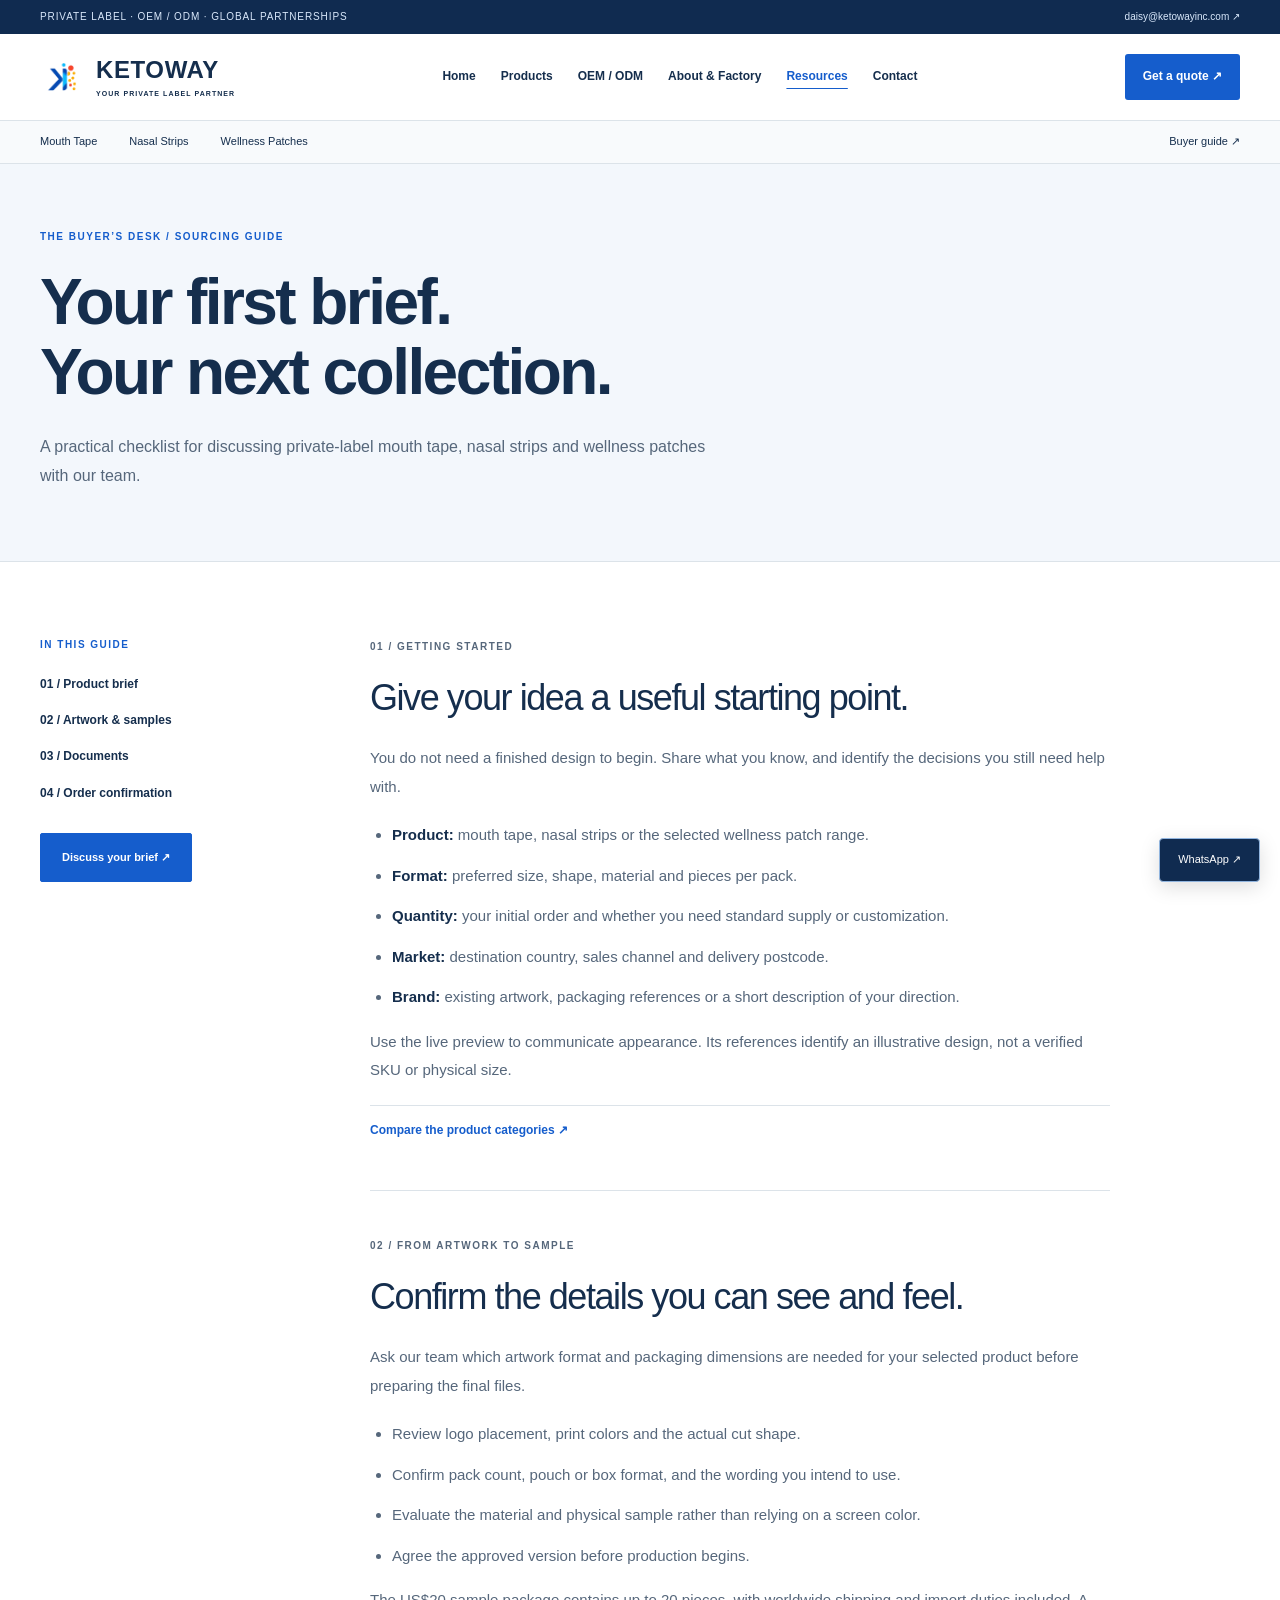
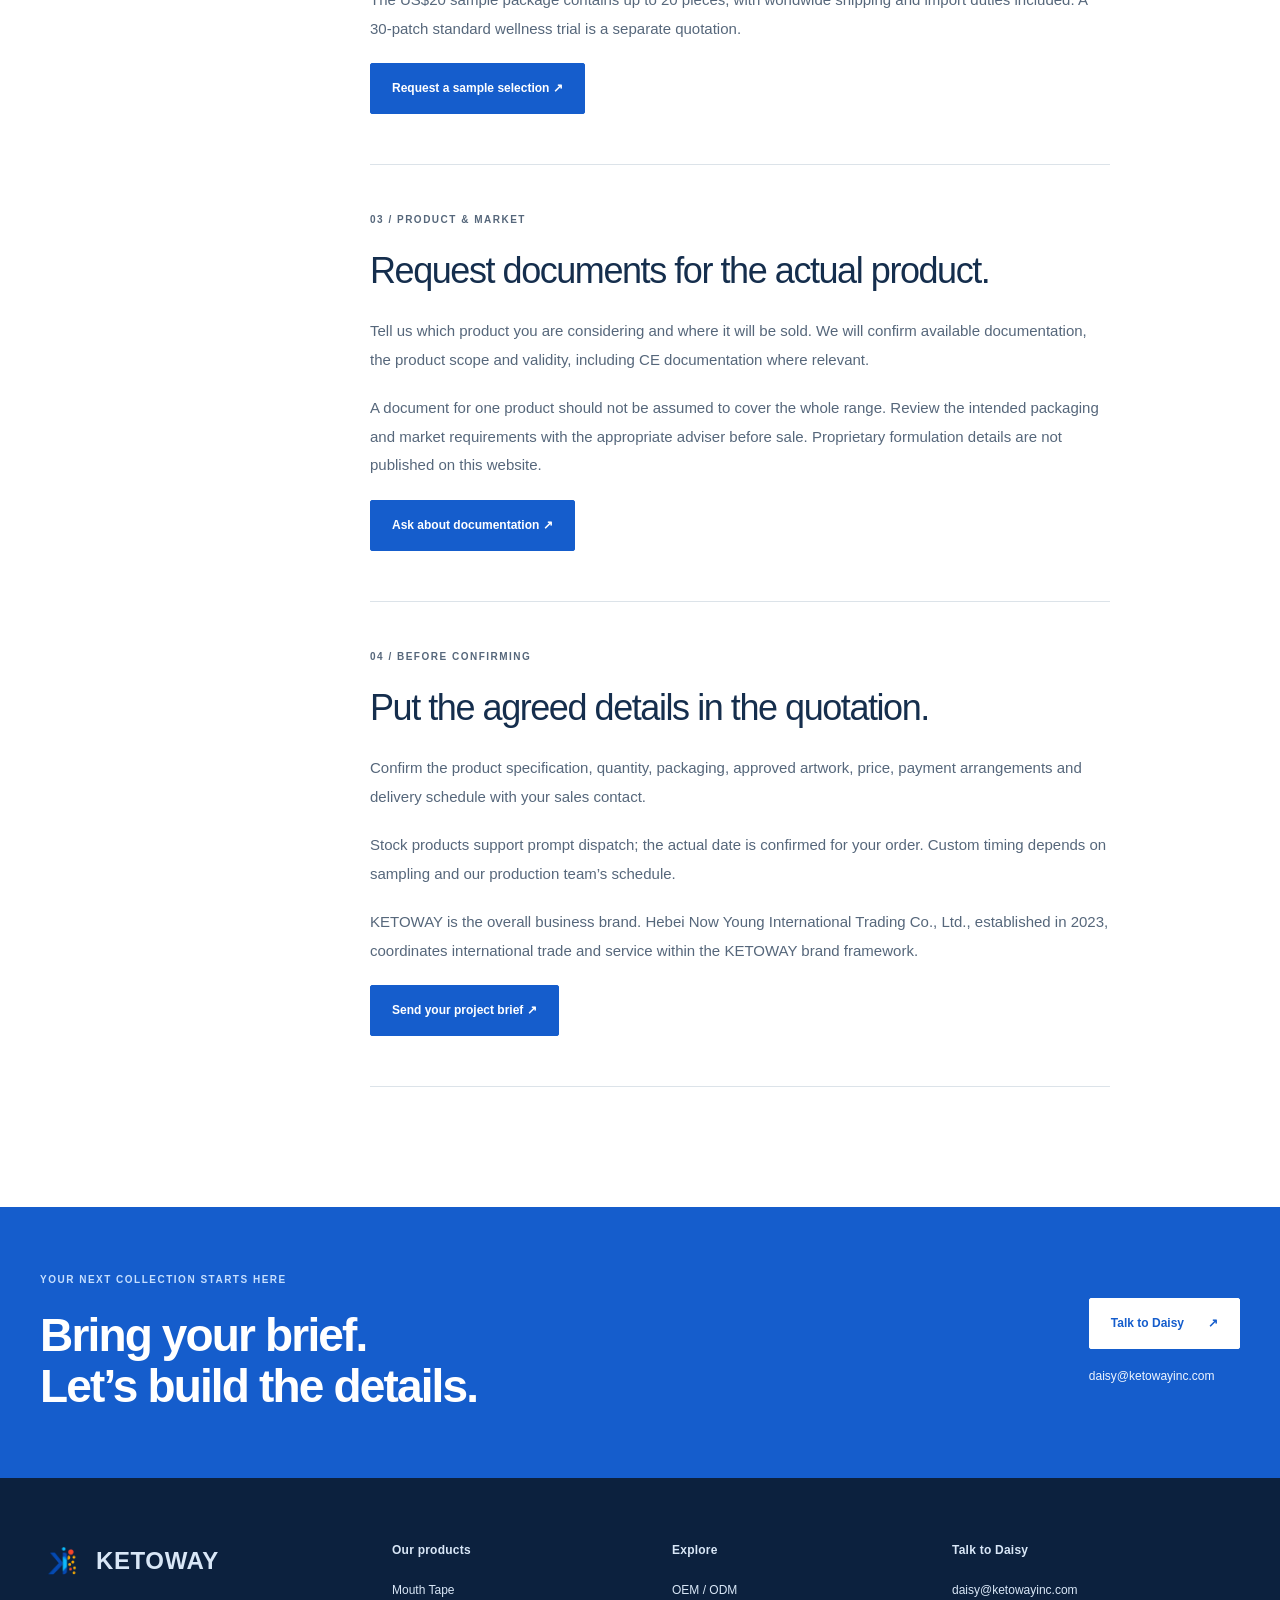
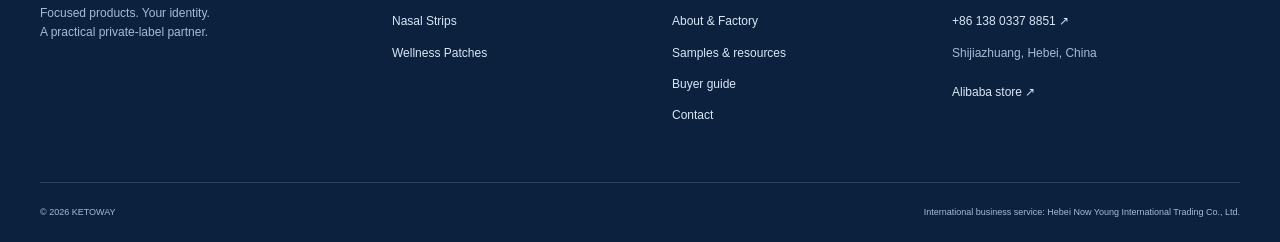
==== buyer-guide.html @ 1aa32ae9 "Refine KETOWAY storytelling, product discovery and buyer resources" ====
<!doctype html><html lang="en"><head><meta charset="utf-8"><meta name="viewport" content="width=device-width,initial-scale=1"><meta name="description" content="Prepare your KETOWAY private-label brief: product options, artwork, samples, documents and order confirmation."><meta name="theme-color" content="#102b50"><title>Private Label Sourcing Guide | KETOWAY</title><link rel="canonical" href="https://www.ketowayinc.com/buyer-guide.html"><link rel="stylesheet" href="styles.css?v=20260922-studio"><link rel="icon" href="assets/ketoway-logo.png"><link rel="stylesheet" href="studio.css?v=20260922-studio"></head><body><a class="skip" href="#main">Skip to content</a><div class="topbar"><div class="container"><span>PRIVATE LABEL · OEM / ODM · GLOBAL PARTNERSHIPS</span><a href="mailto:daisy@ketowayinc.com">daisy@ketowayinc.com ↗</a></div></div><header><div class="container header-inner"><a class="brand" href="index.html" aria-label="KETOWAY home"><img class="" src="assets/ketoway-logo.png" alt="" loading="lazy" decoding="async"><strong>KETOWAY<small>YOUR PRIVATE LABEL PARTNER</small></strong></a><button id="menu-toggle" aria-label="Open navigation" aria-controls="main-nav" aria-expanded="false">☰</button><nav id="main-nav" aria-label="Main navigation"><a href="index.html">Home</a><a href="products.html">Products</a><a href="oem.html">OEM / ODM</a><a href="factory.html">About & Factory</a><a href="resources.html" aria-current="page">Resources</a><a href="contact.html">Contact</a></nav><a class="header-quote" href="contact.html">Get a quote ↗</a></div></header><nav class="category-rail" aria-label="Product shortcuts"><div class="container"><a href="mouth-tape.html">Mouth Tape</a><a href="nasal-strips.html">Nasal Strips</a><a href="functional-patches.html">Wellness Patches</a><a href="buyer-guide.html">Buyer guide ↗</a></div></nav><main id="main"><section class="page-intro"><div class="container"><p class="eyebrow">THE BUYER’S DESK / SOURCING GUIDE</p><h1>Your first brief.<br>Your next collection.</h1><p class="lead">A practical checklist for discussing private-label mouth tape, nasal strips and wellness patches with our team.</p></div></section><div class="container guide-layout"><aside><p class="eyebrow">IN THIS GUIDE</p><nav aria-label="Guide contents"><a href="#brief">01 / Product brief</a><a href="#artwork">02 / Artwork & samples</a><a href="#documents">03 / Documents</a><a href="#order">04 / Order confirmation</a></nav><a class="button" href="contact.html">Discuss your brief ↗</a></aside><article class="guide-article"><section id="brief"><p class="eyebrow">01 / GETTING STARTED</p><h2>Give your idea a useful starting point.</h2><p>You do not need a finished design to begin. Share what you know, and identify the decisions you still need help with.</p><ul><li><strong>Product:</strong> mouth tape, nasal strips or the selected wellness patch range.</li><li><strong>Format:</strong> preferred size, shape, material and pieces per pack.</li><li><strong>Quantity:</strong> your initial order and whether you need standard supply or customization.</li><li><strong>Market:</strong> destination country, sales channel and delivery postcode.</li><li><strong>Brand:</strong> existing artwork, packaging references or a short description of your direction.</li></ul><p>Use the live preview to communicate appearance. Its references identify an illustrative design, not a verified SKU or physical size.</p><a class="text-link" href="products.html">Compare the product categories ↗</a></section><section id="artwork"><p class="eyebrow">02 / FROM ARTWORK TO SAMPLE</p><h2>Confirm the details you can see and feel.</h2><p>Ask our team which artwork format and packaging dimensions are needed for your selected product before preparing the final files.</p><ul><li>Review logo placement, print colors and the actual cut shape.</li><li>Confirm pack count, pouch or box format, and the wording you intend to use.</li><li>Evaluate the material and physical sample rather than relying on a screen color.</li><li>Agree the approved version before production begins.</li></ul><p>The US$20 sample package contains up to 20 pieces, with worldwide shipping and import duties included. A 30-patch standard wellness trial is a separate quotation.</p><a class="button" href="contact.html?request=Sample">Request a sample selection ↗</a></section><section id="documents"><p class="eyebrow">03 / PRODUCT & MARKET</p><h2>Request documents for the actual product.</h2><p>Tell us which product you are considering and where it will be sold. We will confirm available documentation, the product scope and validity, including CE documentation where relevant.</p><p>A document for one product should not be assumed to cover the whole range. Review the intended packaging and market requirements with the appropriate adviser before sale. Proprietary formulation details are not published on this website.</p><a class="button" href="contact.html?request=Documentation">Ask about documentation ↗</a></section><section id="order"><p class="eyebrow">04 / BEFORE CONFIRMING</p><h2>Put the agreed details in the quotation.</h2><p>Confirm the product specification, quantity, packaging, approved artwork, price, payment arrangements and delivery schedule with your sales contact.</p><p>Stock products support prompt dispatch; the actual date is confirmed for your order. Custom timing depends on sampling and our production team’s schedule.</p><p>KETOWAY is the overall business brand. Hebei Now Young International Trading Co., Ltd., established in 2023, coordinates international trade and service within the KETOWAY brand framework.</p><a class="button" href="contact.html">Send your project brief ↗</a></section></article></div><section class="cta"><div class="container cta-inner"><div><p class="eyebrow">YOUR NEXT COLLECTION STARTS HERE</p><h2>Bring your brief.<br>Let’s build the details.</h2></div><div><a class="button" href="contact.html">Talk to Daisy<span aria-hidden="true">↗</span></a><a class="email-link" href="mailto:daisy@ketowayinc.com">daisy@ketowayinc.com</a></div></div></section></main><footer><div class="container footer-grid"><div><a class="brand" href="index.html"><img class="" src="assets/ketoway-logo.png" alt="" loading="lazy" decoding="async"><strong>KETOWAY</strong></a><p>Focused products. Your identity.<br>A practical private-label partner.</p></div><div><h3>Our products</h3><a href="mouth-tape.html">Mouth Tape</a><a href="nasal-strips.html">Nasal Strips</a><a href="functional-patches.html">Wellness Patches</a></div><div><h3>Explore</h3><a href="oem.html">OEM / ODM</a><a href="factory.html">About & Factory</a><a href="resources.html">Samples & resources</a><a href="buyer-guide.html">Buyer guide</a><a href="contact.html">Contact</a></div><div><h3>Talk to Daisy</h3><a href="mailto:daisy@ketowayinc.com">daisy@ketowayinc.com</a><a href="https://wa.me/8613803378851" target="_blank" rel="noopener">+86 138 0337 8851 ↗</a><p>Shijiazhuang, Hebei, China</p><a href="https://ketoway.en.alibaba.com/" target="_blank" rel="noopener">Alibaba store ↗</a></div></div><div class="container footer-bottom"><span>© 2026 KETOWAY</span><span>International business service: Hebei Now Young International Trading Co., Ltd.</span></div></footer><a class="floating-contact" href="https://wa.me/8613803378851" target="_blank" rel="noopener" aria-label="Contact Daisy on WhatsApp">WhatsApp ↗</a><script src="script.js?v=20260922-studio"></script><script src="config-data.js?v=20260922-studio"></script><script src="configurator.js?v=20260922-studio"></script><script src="studio.js?v=20260922-studio"></script></body></html>
---- styles.css ----
/* KETOWAY preview: independent multi-page layout using owned product assets. */
:root{--ink:#173b34;--muted:#64726c;--green:#17594c;--dark:#123e37;--lime:#d5edac;--paper:#fdfdf9;--tint:#f0f3ec;--line:#dce3d9;--orange:#b46c32;--width:1240px}*{box-sizing:border-box}html{scroll-behavior:smooth;scroll-padding-top:100px}body{margin:0;background:var(--paper);color:var(--ink);font-family:Arial,"Microsoft YaHei",sans-serif;line-height:1.6}img{display:block;max-width:100%}a{color:inherit;text-decoration:none}button,input,select,textarea{font:inherit}button,a{-webkit-tap-highlight-color:transparent}a:focus-visible,button:focus-visible,summary:focus-visible{outline:3px solid #d48430;outline-offset:5px}[hidden]{display:none!important}.container{width:min(var(--width),calc(100% - 80px));margin:auto}.skip{position:fixed;top:-100px;background:white;padding:12px;z-index:100}.skip:focus{top:0}.preview-bar{background:#fff0d8;color:#69491e;text-align:center;font-size:11px;letter-spacing:.06em;padding:6px 15px}.preview-bar span{margin-left:15px;letter-spacing:0}.topbar{background:var(--dark);color:#dfede4;font-size:11px;letter-spacing:.08em}.topbar .container{display:flex;justify-content:space-between;padding-block:9px}.topbar a{letter-spacing:0}header{position:sticky;top:0;z-index:30;background:rgba(253,253,249,.97);border-bottom:1px solid var(--line)}.header-inner{display:flex;align-items:center;justify-content:space-between;gap:24px;min-height:90px}.brand{display:flex;align-items:center;gap:9px}.brand img{object-fit:contain}.brand strong{font-size:22px;letter-spacing:.035em;line-height:1}.brand small{display:block;font-size:7px;letter-spacing:.14em;margin-top:8px}nav{display:flex;gap:24px}nav a{font-size:13px;font-weight:600}nav a:hover,nav a[aria-current]{color:var(--green);text-decoration:underline;text-underline-offset:8px}.header-quote{background:var(--green);color:#fff;font-size:12px;font-weight:700;padding:12px 18px;border-radius:4px;white-space:nowrap}#menu-toggle{display:none}h1,h2,h3,p{margin-top:0}h1,h2,h3{line-height:1.1;letter-spacing:-.045em}h1{font-size:clamp(44px,5.1vw,76px);font-weight:600;margin-bottom:26px}h2{font-size:clamp(32px,3.3vw,48px);font-weight:500;margin-bottom:26px}h3{font-size:22px;font-weight:600;letter-spacing:-.025em}p{margin-bottom:20px}em{font-style:normal;color:#487963}.eyebrow{font-size:10px!important;letter-spacing:.17em;font-weight:700;color:var(--green);line-height:1.6;margin-bottom:22px}.lead{font-size:17px;color:var(--muted);line-height:1.8;max-width:530px}.button{display:inline-flex;align-items:center;justify-content:space-between;gap:28px;padding:16px 23px;background:var(--green);color:white;border:1px solid var(--green);border-radius:4px;font-size:13px;line-height:1.4;font-weight:600;cursor:pointer;transition:background .2s,transform .2s}.button:hover{background:#0c4137;transform:translateY(-2px)}.button.secondary{background:transparent;color:var(--ink);border-color:#a5b5a9}.button.secondary:hover{background:#e4eadf}.actions{display:flex;flex-wrap:wrap;gap:12px}.hero{background:#edf1e8;overflow:hidden}.hero-grid{display:grid;grid-template-columns:1fr 1fr;gap:60px;align-items:center;min-height:650px;padding-block:64px}.hero-copy>p:not(.eyebrow){max-width:490px;color:var(--muted);font-size:16px;line-height:1.8;margin-bottom:30px}.hero-foot{font-size:10px;margin-top:38px;color:var(--muted);display:flex;gap:8px;align-items:center}.dot{width:7px;height:7px;background:var(--green);border-radius:50%;display:inline-block}.hero-art{position:relative;padding:10px 10px 55px 25px}.hero-photo{position:relative;background:white;border-radius:110px 8px 8px 8px;overflow:hidden}.hero-photo>img{width:100%;height:435px;object-fit:contain;padding:12px}.image-note{display:block;padding:10px 22px 15px;font-size:9px;letter-spacing:.18em;text-align:right}.hero-factory{position:absolute;bottom:0;left:0;display:flex;align-items:center;background:var(--dark);color:white;border:5px solid #edf1e8;max-width:95%;box-shadow:0 12px 30px #123e3714}.hero-factory img{width:120px;height:95px;object-fit:cover}.hero-factory span{padding:15px 24px}.hero-factory small{display:block;font-size:8px;letter-spacing:.1em;color:#b9cec2;margin-bottom:7px}.hero-factory strong{font-size:13px}.hero-stamp{position:absolute;right:-10px;top:-10px;background:var(--lime);width:87px;height:87px;display:flex;flex-direction:column;align-items:center;justify-content:center;border-radius:50%;font-size:24px;font-weight:700;line-height:1.1;transform:rotate(10deg)}.hero-stamp small{font-size:12px}.service-strip{border-bottom:1px solid var(--line)}.service-strip .container{display:grid;grid-template-columns:repeat(4,1fr);gap:22px;padding-block:23px;font-size:12px}.section{padding:95px 0}.section.compact{padding-top:20px;padding-bottom:65px}.tint{background:var(--tint)}.dark{background:var(--dark);color:#fff}.dark .eyebrow{color:var(--lime)}.section-heading{display:flex;align-items:flex-end;justify-content:space-between;gap:55px;margin-bottom:42px}.section-heading h2{margin-bottom:0}.section-heading>p{max-width:380px;font-size:14px;color:var(--muted);margin:0}.dark .section-heading>p{color:#c0d0c5}.product-grid{display:grid;grid-template-columns:repeat(3,minmax(0,1fr));gap:25px}.product-card{background:white;border:1px solid var(--line);border-radius:7px;overflow:hidden}.product-image{display:block;position:relative;background:#f7f8f3;border-bottom:1px solid var(--line);overflow:hidden}.product-image img{width:100%;height:300px;object-fit:contain;transition:transform .3s}.product-image:hover img{transform:scale(1.035)}.index{position:absolute;z-index:1;top:15px;left:15px;width:30px;height:30px;border-radius:50%;background:#ffffffeb;display:grid;place-items:center;font-size:10px;border:1px solid var(--line)}.product-copy{padding:28px}.product-copy .eyebrow{font-size:8px!important;margin-bottom:12px}.product-copy h3{font-size:27px;margin-bottom:17px}.product-copy>p:not(.eyebrow){font-size:13px;color:var(--muted);min-height:65px}.text-link{display:flex;align-items:center;justify-content:space-between;gap:12px;font-size:12px;font-weight:700;color:var(--green);padding-top:15px;border-top:1px solid var(--line)}.text-link:hover{text-decoration:underline}.split{display:grid;grid-template-columns:1fr 1fr;gap:90px;align-items:start}.custom-grid{display:grid;grid-template-columns:1fr 1fr;gap:25px}.custom-grid article{border-top:1px solid #becbbd;padding-top:20px}.custom-grid article>span{font-size:11px;color:var(--green)}.custom-grid h3{margin:25px 0 12px}.custom-grid p{font-size:13px;color:var(--muted)}.steps{display:grid;grid-template-columns:repeat(4,1fr);list-style:none;padding:0;margin:0;border-top:1px solid var(--line);gap:30px}.steps li{padding-top:25px}.steps li>span{font-size:13px;display:grid;place-items:center;width:40px;height:40px;border:1px solid #a9bbae;border-radius:50%;margin-bottom:28px}.steps h3{font-size:19px}.steps p{font-size:13px;color:var(--muted);margin-bottom:0}.factory-gallery{display:grid;grid-template-columns:1.35fr 1fr 1fr;gap:18px}.factory-gallery figure{margin:0;min-width:0}.factory-gallery img{width:100%;height:310px;object-fit:cover;border-radius:5px}.factory-gallery figcaption{font-size:10px;margin-top:16px;letter-spacing:.04em}.section-bottom{display:flex;justify-content:space-between;align-items:center;gap:25px;margin-top:38px}.section-bottom p{font-size:12px;margin:0;color:#bfd0c5}.dark .button.secondary{color:#fff;border-color:#63897b}.dark .button.secondary:hover{background:#23554a}.three-grid,.four-grid{display:grid;gap:20px;grid-template-columns:repeat(3,minmax(0,1fr))}.four-grid{grid-template-columns:repeat(4,minmax(0,1fr))}.info-card{padding:30px;border:1px solid var(--line);border-radius:5px}.info-card p{color:var(--muted);font-size:13px;margin-bottom:0}.icon-text{font-size:26px;color:var(--green);display:block;margin-bottom:35px}.dark .info-card{border-color:#42665b}.dark .info-card p{color:#c0d0c5}.dark .icon-text{color:var(--lime)}.placeholder{display:flex;gap:16px;align-items:flex-start;border:1px dashed #c1ac85;background:#fbf6ec;padding:26px;border-radius:5px;color:#705735}.placeholder-code{flex-shrink:0;font-size:23px;font-weight:500;min-width:28px;line-height:1.2}.placeholder small{font-size:8px;letter-spacing:.07em}.placeholder h3{font-size:18px;line-height:1.3;margin:12px 0}.placeholder p{font-size:12px;margin:0;line-height:1.7}.sample-block{display:grid;grid-template-columns:1fr 1fr;gap:100px;align-items:center}.sample-block h2{font-size:62px}.sample-block h2 span{display:block;font-size:16px;letter-spacing:0;margin-top:16px}.sample-block p{font-size:14px;color:var(--muted)}.fine{font-size:11px!important;color:var(--muted);line-height:1.7}.faq{border-top:1px solid var(--line)}.faq details{border-bottom:1px solid var(--line);padding:20px 0}.faq summary{cursor:pointer;display:flex;justify-content:space-between;gap:20px;font-size:15px;font-weight:600;list-style:none}.faq summary::-webkit-details-marker{display:none}.faq details[open] summary span{transform:rotate(45deg)}.faq p{font-size:13px;color:var(--muted);margin:17px 0 0}.cta{background:var(--lime);padding:65px 0}.cta-inner{display:flex;align-items:center;justify-content:space-between;gap:40px}.cta h2{margin:0}.email-link{display:block;margin-top:18px;font-size:12px}footer{background:#112f29;color:#d9e4dc;padding:65px 0 0}.footer-grid{display:grid;grid-template-columns:1.3fr 1fr 1fr 1.2fr;gap:40px}.footer-grid .brand{margin-bottom:25px}.footer-grid p{font-size:12px;color:#a9c1b4}.footer-grid h3{font-size:12px;letter-spacing:.02em;margin-bottom:24px}.footer-grid>div>a:not(.brand){display:block;font-size:12px;margin-bottom:12px}.footer-bottom{border-top:1px solid #365249;margin-top:45px;padding-block:22px;display:flex;justify-content:space-between;gap:15px;font-size:9px;color:#a9c1b4}.floating-contact{position:fixed;bottom:18px;right:20px;z-index:25;background:var(--green);border:1px solid #c9deca;color:white;padding:12px 18px;border-radius:30px;font-size:12px;box-shadow:0 5px 20px #0002}.breadcrumb{display:flex;gap:12px;font-size:11px;color:var(--muted);padding-top:25px}.page-intro{padding:50px 0 40px}.page-intro h1{font-size:clamp(40px,4.5vw,64px)}.page-intro .container>p:last-child{max-width:690px;color:var(--muted);font-size:16px}.table-wrap{overflow:auto}table{border-collapse:collapse;width:100%;font-size:13px;background:white;min-width:650px}caption{text-align:left;font-size:11px;padding-bottom:15px;color:var(--muted)}th,td{padding:23px;text-align:left;border-bottom:1px solid var(--line)}thead{background:#e5ecdf}table .text-link{border:0;padding:0;white-space:nowrap}.product-detail{display:grid;grid-template-columns:1fr 1fr;gap:65px;align-items:start;padding-top:30px}.detail-image{background:#f3f4ee;padding:20px;border-radius:6px}.detail-image img{width:100%;height:440px;object-fit:contain;background:white}.detail-image p{font-size:10px;margin:18px 0 0;color:var(--muted)}.detail-copy{padding-top:15px}.detail-copy h1{font-size:clamp(40px,4vw,59px)}.detail-copy .lead{font-size:15px}.tags{display:flex;gap:8px;flex-wrap:wrap;margin:25px 0}.tags span{border:1px solid #cdd9c8;padding:6px 10px;border-radius:3px;font-size:10px}.detail-benefits{margin-bottom:28px}.detail-benefits p{font-size:12px;border-bottom:1px solid var(--line);padding:12px 0;margin:0;color:var(--muted)}.detail-benefits b{color:var(--ink);display:inline-block;margin-right:12px}.detail-copy .fine{margin-top:20px}.detail-nav{background:var(--tint);border-block:1px solid var(--line);padding:18px 0}.detail-nav .container{display:flex;gap:36px;flex-wrap:wrap}.detail-nav a{font-size:12px}.spec-list{margin:0}.spec-list>div{display:grid;grid-template-columns:.8fr 1.2fr;gap:25px;padding:20px 0;border-bottom:1px solid var(--line)}.spec-list>div:first-child{border-top:1px solid var(--line)}dt{font-size:12px;font-weight:600}dd{font-size:13px;color:var(--muted);margin:0}.format-grid{display:grid;grid-template-columns:repeat(3,minmax(0,1fr));gap:20px}.format-card{background:white;border:1px solid var(--line);padding:20px}.format-number{font-size:10px;color:var(--muted)}.image-pending{height:150px;display:flex;flex-direction:column;align-items:center;justify-content:center;background:repeating-linear-gradient(135deg,#f7f4ed,#f7f4ed 10px,#f1eee5 10px,#f1eee5 11px);margin:16px 0 24px;color:#8a795a;font-size:30px}.image-pending small{font-size:8px;margin-top:12px;letter-spacing:.08em}.format-card h3{font-size:18px;min-height:40px}.space-top{margin-top:25px}.wide-photo{position:relative}.wide-photo img{width:100%;height:380px;object-fit:cover;border-radius:5px}.wide-photo span{position:absolute;left:30px;bottom:25px;background:var(--dark);color:#fff;padding:12px 20px;font-size:11px;letter-spacing:.06em}.stack{display:grid;gap:20px}.contact-grid{display:grid;grid-template-columns:.8fr 1.2fr;gap:65px}.contact-panel{background:var(--dark);color:white;padding:40px;border-radius:5px}.contact-panel .eyebrow{color:var(--lime)}.contact-panel dl{margin:35px 0}.contact-panel dt{color:#bed1c4;font-size:10px;margin-top:25px}.contact-panel dd{color:white;margin-top:7px;font-size:14px;overflow-wrap:anywhere}.contact-panel .text-link{color:var(--lime);border-color:#47675a}form h2{font-size:32px}form label{display:grid;gap:8px;font-size:11px;font-weight:600;margin-bottom:20px}.form-grid{display:grid;grid-template-columns:1fr 1fr;gap:0 20px}input,select,textarea{width:100%;min-width:0;padding:12px;border:1px solid #cbd7c7;background:white;color:var(--ink);border-radius:3px;font-size:14px}input:focus,select:focus,textarea:focus{outline:2px solid #609b79;outline-offset:1px}textarea{resize:vertical}form .fine{margin-top:20px}#form-status{font-size:13px}
@media(min-width:1600px){.hero-grid{min-height:720px}}
@media(max-width:1100px){.container{width:calc(100% - 48px)}.header-inner{gap:14px}nav{gap:15px}nav a{font-size:11px}.header-quote{display:none}.hero-grid{gap:28px}.hero-photo>img{height:360px}.hero-stamp{right:-5px}.split,.sample-block{gap:45px}.product-copy{padding:22px}.product-image img{height:250px}.product-copy h3{font-size:24px}.four-grid{grid-template-columns:repeat(2,minmax(0,1fr))}.three-grid{gap:14px}.placeholder{padding:20px}.contact-grid{gap:30px}}
@media(max-width:780px){.container{width:calc(100% - 36px)}.preview-bar{font-size:9px}.preview-bar span{display:block;margin:2px 0 0}.topbar .container{font-size:9px;gap:10px;letter-spacing:0}.header-inner{min-height:74px}.brand strong{font-size:20px}.brand img{width:42px}#menu-toggle{display:block;padding:8px 12px;border:1px solid var(--line);background:transparent;color:var(--ink);border-radius:3px;font-size:22px}#main-nav{display:none;position:absolute;top:100%;left:0;right:0;background:var(--paper);border-bottom:1px solid var(--line);padding:20px;box-shadow:0 15px 20px #0001}#main-nav.is-open{display:grid;grid-template-columns:1fr 1fr;gap:0}#main-nav a{font-size:14px;padding:14px}.hero-grid{grid-template-columns:1fr;padding-block:40px 45px;gap:35px}.hero h1{font-size:54px}.hero-art{max-width:540px;width:100%;margin:auto;padding-left:10px}.hero-photo>img{height:340px}.hero-foot{margin-top:25px}.hero-copy>p:not(.eyebrow){font-size:14px}.hero-stamp{width:72px;height:72px;font-size:20px;right:0}.service-strip .container{grid-template-columns:1fr 1fr;gap:14px;font-size:10px}.section{padding:62px 0}.section-heading{display:block;margin-bottom:30px}.section-heading>p{margin-top:22px}.product-grid{grid-template-columns:1fr}.product-card{display:grid;grid-template-columns:1fr 1fr}.product-image{border:0;border-right:1px solid var(--line);display:flex;align-items:center}.product-image img{height:290px}.product-copy>p:not(.eyebrow){min-height:0}.split,.sample-block,.contact-grid,.product-detail{grid-template-columns:1fr;gap:35px}.three-grid{grid-template-columns:1fr}.steps{grid-template-columns:1fr 1fr;gap:30px}.factory-gallery{grid-template-columns:1fr 1fr}.factory-gallery figure:first-child{grid-column:1/-1}.factory-gallery img{height:230px}.factory-gallery figure:first-child img{height:320px}.section-bottom{align-items:flex-start;flex-direction:column}.sample-block{gap:30px}.sample-block h2{font-size:50px}.cta-inner{display:block}.cta-inner>div:last-child{margin-top:30px}.footer-grid{grid-template-columns:1fr 1fr;gap:32px}.footer-bottom{flex-direction:column;gap:5px;padding-bottom:75px}.page-intro{padding-top:35px}.format-grid{grid-template-columns:repeat(2,minmax(0,1fr))}.detail-image img{height:350px}.detail-nav .container{gap:18px}.detail-nav a{font-size:10px}.contact-panel{padding:30px}.wide-photo img{height:280px}.wide-photo span{left:15px;font-size:9px;max-width:85%}}
@media(max-width:450px){h1{font-size:42px}.hero h1{font-size:49px}.hero-copy .button{font-size:11px;padding:14px;gap:13px}.hero-photo>img{height:295px}.hero-factory img{width:88px;height:78px}.hero-factory span{padding:12px}.hero-factory strong{font-size:11px}.hero-factory small{font-size:7px}.product-card{display:block}.product-image img{height:310px}.product-image{border-right:0;border-bottom:1px solid var(--line)}.product-copy{padding:25px}.custom-grid{gap:20px}.custom-grid h3{font-size:19px}.steps h3{font-size:17px}.steps p{font-size:12px}.factory-gallery img{height:160px}.factory-gallery figure:first-child img{height:240px}.factory-gallery figcaption{font-size:8px}.four-grid{grid-template-columns:1fr}.format-grid{grid-template-columns:1fr}.spec-list>div{grid-template-columns:1fr;gap:9px}.form-grid{grid-template-columns:1fr}.contact-panel h2{font-size:34px}.footer-grid{gap:30px 15px}.footer-grid>div:first-child,.footer-grid>div:last-child{grid-column:1/-1}.detail-image img{height:300px}.detail-copy .actions .button{width:100%}.topbar .container>span{font-size:8px}.section.compact{padding-bottom:40px}}
@media(prefers-reduced-motion:reduce){html{scroll-behavior:auto}*,*::before,*::after{transition:none!important}}

/* Blue-white precision manufacturing direction. Local fonts; no tracking or external font requests. */
:root{--ink:#132b4b;--muted:#586b82;--green:#155dcc;--dark:#102b50;--lime:#b9dcff;--paper:#fff;--tint:#f3f7fc;--line:#dce5ef;--width:1280px}
body{font-family:Arial,Helvetica,sans-serif;-webkit-font-smoothing:antialiased}header{background:#fffffff5;backdrop-filter:blur(14px)}.topbar{background:#102b50;color:#d9e8fb}.topbar .container{padding-block:9px;font-size:10px;letter-spacing:.09em}.header-inner{min-height:86px}.brand img{width:47px;height:36px}.brand strong{font-size:24px;letter-spacing:.025em}.brand small{font-size:7px;letter-spacing:.15em}nav{gap:25px}nav a{font-size:12px}.header-quote{border-radius:3px;padding:13px 18px}h1,h2,h3{letter-spacing:-.045em}h1{font-weight:600}h2{font-size:clamp(32px,3.5vw,48px);line-height:1.12;font-weight:600}h3{line-height:1.2}.eyebrow{font-size:10px!important;letter-spacing:.15em;color:#155dcc}.button{border-radius:3px;font-size:12px;padding:16px 21px;gap:24px}.button:hover{background:#1049a2}.button.secondary{border-color:#b5c6dc;color:#193b65;background:transparent}.button.secondary:hover{background:#e7f0fc}.actions{gap:10px}.hero{background:linear-gradient(110deg,#f5f8fd 0%,#eef4fb 60%,#e6effb 100%);position:relative}.hero-grid{grid-template-columns:1.03fr 1fr;min-height:670px;gap:65px;padding-block:53px 55px}.hero h1{font-size:clamp(52px,5.5vw,78px);line-height:1.015;letter-spacing:-.055em;margin:27px 0}.hero h1 span{color:#155dcc}.hero-copy>.eyebrow{display:flex;gap:9px;align-items:center;margin:0}.status-dot{width:6px;height:6px;background:#155dcc;display:inline-block}.hero-copy>p:not(.eyebrow){font-size:15px;line-height:1.85;margin-bottom:27px}.hero-foot{display:block;font-size:9px;letter-spacing:.1em;line-height:1.9;color:#2d4b70;margin-top:32px}.hero-foot span{font-size:10px;letter-spacing:0;color:var(--muted)}.hero-stage{background:white;border:1px solid #d5e1f0;box-shadow:0 18px 65px #264c7710;padding:0;transform:rotate(-1deg)}.stage-heading{display:flex;justify-content:space-between;padding:17px 22px;border-bottom:1px solid var(--line);font-size:8px;letter-spacing:.13em;color:#546d8a}.stage-main{position:relative;padding:0 0 12px;height:345px;overflow:hidden}.stage-main>img{width:100%;height:100%;object-fit:contain}.stage-label{position:absolute;left:22px;right:22px;bottom:15px;display:flex;align-items:end;justify-content:space-between;pointer-events:none}.stage-label>span{font-size:8px;line-height:1.6;letter-spacing:.1em;color:#355374;background:#ffffffea;padding:5px}.stage-label b{background:#155dcc;color:white;font-size:13px;line-height:1.25;padding:12px 15px;font-weight:500}.stage-bottom{display:grid;grid-template-columns:1fr 1fr;border-top:1px solid var(--line)}.stage-bottom>a{display:flex;gap:13px;padding:14px;align-items:center;min-width:0}.stage-bottom>a+a{border-left:1px solid var(--line)}.stage-bottom img{width:64px;height:64px;object-fit:cover}.stage-bottom span{font-size:11px;line-height:1.5}.stage-bottom b{display:block;color:#155dcc;font-size:15px}.service-strip{background:white}.service-strip .container{padding-block:24px;font-size:11px;color:#355374;text-align:center;gap:0}.service-strip span+span{border-left:1px solid var(--line)}.section{padding:86px 0}.section-heading{gap:40px;margin-bottom:36px}.section-heading>p{line-height:1.8;font-size:13px}.product-grid{gap:22px}.product-card{border-radius:4px;box-shadow:none}.product-image{background:#f7f9fc;border-color:var(--line);position:relative}.product-image img{height:295px;width:100%;object-fit:contain;background:white}.product-image.nasal-strips img{padding:12px}.product-badge{position:absolute;top:15px;left:15px;font-size:8px;letter-spacing:.07em;background:#fff;color:#36526f;border:1px solid var(--line);padding:6px 9px}.product-copy{padding:26px}.product-copy h3{font-size:27px}.product-copy>p:not(.eyebrow){min-height:70px;font-size:13px}.card-spec{font-size:11px;color:#3c5d84;margin:8px 0 20px}.text-link{font-size:12px}.small-number{display:block;font-size:11px;color:#155dcc;margin-bottom:34px}.info-card{border-radius:3px;background:#fff;padding:28px}.info-card h3{font-size:21px;margin-bottom:16px}.info-card p{line-height:1.8}.buyer-grid .info-card{background:transparent;border:0;border-top:1px solid #bbcce1;border-radius:0;padding:25px 0}.buyer-grid{gap:32px}.buyer-grid h3{font-size:21px}.buyer-grid .small-number{margin-bottom:23px}.split{gap:70px;align-items:start}.oem-feature{align-items:center}.editorial-photo{position:relative;overflow:hidden;border-radius:3px}.editorial-photo img{width:100%;height:465px;object-fit:cover}.editorial-photo>span{position:absolute;left:20px;bottom:20px;background:#102b50ef;color:white;font-size:9px;letter-spacing:.1em;padding:13px 17px}.custom-list{margin:25px 0 30px;border-top:1px solid var(--line)}.custom-list>div{display:flex;gap:24px;border-bottom:1px solid var(--line);padding:15px 0;font-size:13px}.custom-list span{color:#155dcc;font-size:10px}.dark{background:#102b50}.dark .eyebrow{color:#9ccbff}.dark .section-heading>p,.dark .section-bottom p{color:#c0d1e7}.dark .button.secondary{border-color:#728fac;color:#fff}.dark .button.secondary:hover{background:#234771}.factory-gallery img{height:290px;border-radius:3px}.factory-gallery figcaption{display:flex;gap:15px;font-size:10px;color:#dae7f6}.factory-gallery figcaption span{color:#86b8f8}.steps{gap:32px}.steps li>span{border-radius:3px;border-color:#bed0e7;color:#155dcc;font-size:12px}.steps h3{font-size:21px}.steps p{line-height:1.8}.document-panel{display:grid;grid-template-columns:70px 1fr auto;gap:35px;align-items:center}.document-panel h2{font-size:34px;margin-bottom:18px}.document-panel p:not(.eyebrow){max-width:620px;font-size:13px;color:var(--muted);margin:0;line-height:1.8}.document-symbol{width:66px;height:83px;border:1px solid #b6cce8;display:grid;place-items:center;font-size:35px;background:#fff;color:#155dcc}.sample-block{gap:90px;grid-template-columns:1.2fr 1fr}.sample-block h2{font-size:43px}.sample-block>div>p:not(.eyebrow){max-width:400px}.sample-ticket{border:1px solid #bed0e7;background:#f4f8ff;padding:28px 35px;position:relative}.ticket-top{display:flex;justify-content:space-between;font-size:9px;letter-spacing:.1em;color:#155dcc}.price{font-size:98px;line-height:1.15;letter-spacing:-.075em;font-weight:600;padding:12px 0 16px;color:#155dcc}.price small{font-size:24px;letter-spacing:-.02em;margin-right:8px;font-weight:400}.sample-ticket ul{list-style:none;padding:0;margin:0 0 20px}.sample-ticket li{font-size:13px;padding:9px 0;border-bottom:1px solid #dce6f4}.sample-ticket li:before{content:'✓';margin-right:12px;color:#155dcc}.sample-ticket p{font-size:11px!important;line-height:1.7;margin:0}.faq summary{font-size:14px;line-height:1.6}.faq p{line-height:1.9}.cta{background:#155dcc;color:white;padding:65px 0}.cta .eyebrow{color:#c6dfff}.cta .button{background:white;color:#155dcc;border-color:white}.cta .button:hover{background:#e7f1ff}.cta h2{font-size:46px}.email-link{color:#eef5ff}footer{background:#0c213e;color:#d9e7f7}.footer-grid p,.footer-bottom{color:#a7bbd4}.footer-bottom{border-color:#2d4260}.floating-contact{background:#102b50;border-color:#91b5df;border-radius:4px;font-size:11px}.page-intro{background:#f3f7fc;padding:65px 0 50px;border-bottom:1px solid var(--line)}.page-intro h1{font-size:clamp(43px,5vw,66px)}.page-intro .lead{max-width:710px}.section.compact{padding-top:48px;padding-bottom:65px}.breadcrumb{padding-top:25px}.product-detail{gap:70px}.detail-image{background:#f3f7fc;border:1px solid var(--line);padding:24px}.detail-image img{height:420px}.detail-image.nasal-strips img{padding:12px}.detail-image p{line-height:1.7}.detail-copy h1{font-size:54px}.tags span{border-color:#c2d5ec;color:#31567d;background:#f6f9fd}.detail-benefits b{display:block;font-size:9px;letter-spacing:.1em;margin-bottom:6px}.detail-benefits p{font-size:14px}.detail-nav a{font-size:12px}.spec-list>div{gap:25px;grid-template-columns:.65fr 1.35fr}.spec-list dd{line-height:1.8}.option-grid{display:grid;grid-template-columns:repeat(3,1fr);gap:18px}.option-card{background:white;border:1px solid var(--line);padding:24px;transition:border-color .2s}.option-card:hover{border-color:#155dcc}.option-card>span{font-size:11px;color:#155dcc}.option-card h3{margin:30px 0 24px;font-size:23px}.option-card p{font-size:11px;color:#155dcc;margin:0}.process-photo{width:100%;object-fit:contain;border:1px solid var(--line)}.table-wrap:focus-visible{outline:2px solid #155dcc;outline-offset:5px}thead{background:#e9f1fb}td,th{line-height:1.7}.placeholder{display:block;background:#f5f8fc;border-color:#b8cbe3;color:#395575}.placeholder .small-number{margin-bottom:25px}.contact-panel{background:#102b50;padding:38px}.contact-panel h2{font-size:45px}.contact-panel>p{font-size:13px;color:#c7d7ed}.contact-panel .eyebrow{color:#acd0ff}.contact-panel dt{color:#b4cdeb}.contact-panel .text-link{color:#c8e1ff;border-color:#426083}.contact-sample{padding:23px 0 0;margin-top:30px;border-top:1px solid #426083;font-size:14px}.contact-sample p{font-size:12px;color:#bed0e8;margin-top:10px;margin-bottom:0}.contact-grid{grid-template-columns:.85fr 1.15fr;gap:65px}input,select,textarea{border-color:#c4d3e5;padding:13px}input:focus,select:focus,textarea:focus{outline-color:#155dcc}form label{font-size:12px}form .fine{font-size:12px!important}a:focus-visible,button:focus-visible,summary:focus-visible{outline-color:#367aff}#form-status{line-height:1.8}.space-top{margin-top:25px}
@media(min-width:1600px){.hero-grid{min-height:700px}}
@media(max-width:1100px){.hero-grid{gap:35px}.hero h1{font-size:62px}.stage-bottom>a{gap:9px;padding:10px}.stage-bottom img{width:50px;height:50px}.stage-bottom span{font-size:10px}.document-panel{grid-template-columns:55px 1fr;gap:25px}.document-panel .button{grid-column:2;justify-self:start}.split,.product-detail,.contact-grid{gap:40px}.sample-block{gap:50px}.product-copy{padding:22px}}
@media(max-width:780px){.topbar .container{font-size:8px;letter-spacing:0}.topbar .container>span{max-width:50%}.header-inner{min-height:74px}.brand strong{font-size:22px}.hero-grid{grid-template-columns:1fr;padding-block:38px 40px;gap:35px}.hero h1{font-size:60px}.hero-copy>p:not(.eyebrow){font-size:15px}.hero-foot{margin-top:24px}.hero-stage{transform:none;max-width:520px;width:100%;margin:auto}.stage-main{height:310px}.stage-bottom>a{padding:12px}.stage-bottom img{width:56px;height:56px}.stage-bottom span{font-size:11px}.service-strip .container{grid-template-columns:1fr 1fr;gap:16px;font-size:10px;padding-block:20px}.service-strip span:nth-child(3){border-left:0}.section{padding:57px 0}.section-heading{margin-bottom:30px}.section-heading>p{margin-top:20px}.product-card{display:block}.product-image img{height:300px}.product-copy>p:not(.eyebrow){min-height:0}.product-copy{padding:25px}.product-grid{gap:25px}.product-image{border:0;border-bottom:1px solid var(--line);display:block}.split,.product-detail,.contact-grid{grid-template-columns:1fr;gap:35px}.editorial-photo img{height:350px}.buyer-grid{gap:20px}.buyer-grid h3{font-size:20px}.buyer-grid p{font-size:12px}.factory-gallery img{height:210px}.factory-gallery figure:first-child img{height:320px}.factory-gallery figcaption{font-size:9px;gap:8px}.document-panel{grid-template-columns:1fr;gap:20px}.document-symbol{width:45px;height:56px;font-size:25px}.document-panel .button{grid-column:1}.document-panel h2{font-size:32px}.sample-block{grid-template-columns:1fr;gap:30px}.sample-block h2{font-size:36px}.sample-ticket{padding:25px}.cta h2{font-size:37px}.page-intro{padding:40px 0 30px}.detail-copy h1{font-size:45px}.option-grid{grid-template-columns:1fr 1fr}.contact-panel{padding:30px}.footer-bottom{font-size:10px;line-height:1.8}.footer-grid>div{min-width:0}.footer-grid a{overflow-wrap:anywhere}.section.compact{padding-top:30px}.steps{gap:25px}.steps h3{font-size:19px}.detail-image img{height:360px}.brand img{width:42px;height:32px}}
@media(max-width:450px){.hero h1{font-size:53px}.hero-copy .button{font-size:11px;padding:14px 16px;gap:16px}.hero-copy>.eyebrow{font-size:8px!important}.stage-main{height:270px}.stage-label{left:14px;right:14px;bottom:8px}.stage-label b{font-size:11px}.stage-bottom span{font-size:10px}.stage-bottom img{width:46px;height:46px}.stage-heading{padding:13px;font-size:7px}.hero-foot{font-size:8px}.hero-foot span{font-size:9px}.four-grid.buyer-grid{grid-template-columns:1fr 1fr}.buyer-grid h3{font-size:18px}.factory-gallery img{height:150px}.factory-gallery figure:first-child img{height:250px}.factory-gallery figcaption{line-height:1.7}.option-grid{grid-template-columns:1fr}.spec-list>div{grid-template-columns:1fr;gap:8px}.detail-image img{height:300px}.steps{grid-template-columns:1fr 1fr}.floating-contact{right:12px;bottom:12px}.topbar .container>a{font-size:8px}.product-copy h3{font-size:27px}.contact-panel dd{font-size:14px}}

/* Image-led product showroom: full-width artwork, restrained supporting copy. */
.header-inner{width:min(1680px,calc(100% - 80px))}.showroom-subtitle strong{margin-left:.2em}.poster-zoom{display:inline-block;font-size:11px;color:#155dcc;margin-top:12px;text-decoration:underline;text-underline-offset:3px}
.showroom-hero{position:relative;background:#edf4fc;overflow:hidden;isolation:isolate}.showroom-art{width:100%;aspect-ratio:2.5;min-height:510px;max-height:850px}.showroom-art>img{width:100%;height:100%;object-fit:cover;object-position:center}.showroom-copy{position:absolute;left:7%;top:50%;transform:translateY(-50%);width:36%;z-index:1}.showroom-copy .eyebrow{font-size:clamp(9px,.75vw,13px)!important;letter-spacing:.14em;margin-bottom:22px;color:#1855a5}.showroom-copy h1{font-size:clamp(36px,3.7vw,74px);line-height:1.02;letter-spacing:-.035em;color:#102f59;margin:0 0 23px;font-weight:750}.showroom-subtitle{font-size:clamp(21px,1.8vw,35px);line-height:1.3;color:#315675;margin-bottom:22px;letter-spacing:-.02em}.showroom-subtitle strong{color:#155dcc;font-weight:600}.showroom-detail{font-size:clamp(11px,.9vw,15px);color:#425e7c;margin-bottom:28px}.showroom-copy .button{font-size:12px;padding:14px 18px;gap:18px}.hero-art-note{position:absolute;right:30px;bottom:16px;font-size:8px;color:#3e5876;background:#ffffffb8;padding:5px 8px;letter-spacing:.08em}.collection-nav{display:grid;grid-template-columns:1fr 1fr 1fr 1fr;gap:0;background:#fff;border-bottom:1px solid var(--line);padding:0 5%;width:100%}.collection-nav>a{display:flex;gap:20px;align-items:center;padding:24px 23px;font-size:15px;font-weight:600;border-right:1px solid var(--line);min-width:0}.collection-nav>a:first-child{border-left:1px solid var(--line)}.collection-nav span{font-size:10px;color:#687e99;letter-spacing:.04em}.collection-nav b{margin-left:auto;color:#155dcc;font-size:19px}.collection-nav a:hover{background:#edf4fc;color:#155dcc;text-decoration:none}.collection-nav .sample-nav{background:#155dcc;color:white}.collection-nav .sample-nav span,.collection-nav .sample-nav b{color:white}.collection-nav .sample-nav:hover{background:#1049a2}.collection-intro{text-align:center;padding-top:66px;padding-bottom:52px}.collection-intro .eyebrow{margin-bottom:15px}.collection-intro h2{font-size:44px;margin-bottom:18px}.collection-intro>p:last-child{font-size:14px;line-height:1.8;color:var(--muted);margin:0}.collection-poster{padding-bottom:32px;background:white;scroll-margin-top:84px}.collection-poster+.collection-poster{border-top:1px solid var(--line);padding-top:45px}.poster-heading{display:flex;justify-content:space-between;align-items:center;gap:35px;padding-bottom:28px}.poster-heading .eyebrow{margin-bottom:11px}.poster-heading h2{font-size:32px;letter-spacing:-.03em;margin-bottom:12px;line-height:1.2}.poster-heading p:not(.eyebrow){font-size:13px;color:var(--muted);line-height:1.8;margin:0;max-width:770px}.poster-heading>.button{flex-shrink:0}.poster-art{display:block;width:100%;background:#f1f4fa;overflow:hidden}.poster-art>img{display:block;width:100%;height:auto;aspect-ratio:1920/899;object-fit:cover}.poster-facts{display:grid;grid-template-columns:1.3fr 1fr 1.3fr;gap:25px;padding:25px 0 14px}.poster-facts>div{padding-right:20px;border-right:1px solid var(--line)}.poster-facts>div:last-child{border:0}.poster-facts span{display:block;font-size:9px;letter-spacing:.1em;color:#657b96;margin-bottom:9px}.poster-facts strong{font-size:13px;line-height:1.7;font-weight:600;color:#284c76}.poster-note{font-size:10px;color:#62738b;line-height:1.8;margin:0}.poster-oem{padding:70px 0;background:#edf4fc}.poster-oem-heading{max-width:830px;margin:0 auto 50px;text-align:center}.poster-oem-heading h2{font-size:44px}.poster-oem-heading>p:not(.eyebrow){max-width:650px;margin:0 auto 25px;font-size:14px;color:var(--muted);line-height:1.8}.oem-number-row{display:grid;grid-template-columns:repeat(4,1fr);gap:35px;border-top:1px solid #c4d4e9;padding-top:30px}.oem-number-row>div>span{display:block;font-size:40px;color:#8cabd1;font-weight:600;letter-spacing:-.04em;margin-bottom:19px}.oem-number-row h3{font-size:20px}.oem-number-row p{font-size:13px;color:var(--muted);margin:0}.production-poster{background:#102b50;color:white;padding-top:65px}.production-poster .poster-heading{padding-bottom:35px}.production-poster .eyebrow{color:#a8ccff}.production-poster .poster-heading h2{font-size:40px}.production-poster .poster-heading p:not(.eyebrow){color:#c1d2e7}.production-poster .button.secondary{color:white;border-color:#90aacc}.production-poster .button.secondary:hover{background:#23476e}.production-art{display:block;max-width:1680px;margin:auto;background:#e9eef4}.production-art img{width:100%;height:auto;object-fit:contain}.production-caption{display:flex;justify-content:space-between;gap:20px;font-size:10px;letter-spacing:.09em;padding-block:28px 32px;color:#c5d7ef}.detail-lookbook{background:#f3f6fb;padding:35px 0 25px}.detail-lookbook h2{font-size:30px}.detail-lookbook>img{width:100%;height:auto}.detail-lookbook .poster-note{padding-top:15px}.showroom-hero~.section{padding-block:65px}
@media(min-width:2000px){.showroom-copy{left:max(7%,calc((100% - 1800px)/2));width:34%}.showroom-art{aspect-ratio:auto;height:800px}.showroom-art img{object-fit:cover}}
@media(max-width:1100px){.showroom-copy{left:4%;width:40%}.showroom-copy h1{font-size:40px}.showroom-copy .eyebrow{font-size:9px!important}.showroom-copy .button{padding:12px;font-size:10px;gap:12px}.showroom-detail{font-size:11px}.showroom-art{min-height:470px}.collection-nav{padding:0}.collection-nav>a{font-size:12px;gap:12px;padding:20px 16px}.collection-nav span{font-size:8px}.poster-heading h2{font-size:29px}.poster-heading>.button{font-size:11px;padding:13px}.poster-facts{gap:18px}.oem-number-row{gap:20px}.oem-number-row h3{font-size:18px}}
@media(max-width:780px){.showroom-hero{display:flex;flex-direction:column}.showroom-art{order:0;min-height:0;max-height:none;aspect-ratio:1.4;width:100%;overflow:hidden}.showroom-art>img{width:168%;max-width:none;height:100%;object-fit:cover;object-position:right;transform:translateX(-40%)}.showroom-copy{position:static;transform:none;order:1;width:100%;padding:25px 24px 30px;background:#edf4fc}.showroom-copy .eyebrow{margin-bottom:12px;font-size:9px!important}.showroom-copy h1{font-size:38px;line-height:1.07;margin-bottom:13px}.showroom-subtitle{font-size:21px;margin-bottom:14px}.showroom-subtitle br{display:none}.showroom-detail{font-size:12px;margin-bottom:20px}.showroom-copy .button{padding:14px 16px;font-size:11px;gap:15px}.hero-art-note{top:10px;right:10px;bottom:auto;font-size:6px}.collection-nav{grid-template-columns:1fr 1fr}.collection-nav>a{padding:17px 14px;font-size:12px;border-bottom:1px solid var(--line)}.collection-nav>a:first-child{border-left:0}.collection-nav b{font-size:16px}.collection-intro{padding-top:40px;padding-bottom:35px}.collection-intro h2{font-size:34px}.collection-intro>p:last-child{font-size:12px}.poster-heading{display:block;padding-bottom:22px}.poster-heading h2{font-size:28px}.poster-heading>.button{margin-top:20px}.poster-heading p:not(.eyebrow){font-size:13px}.collection-poster{padding-bottom:26px}.collection-poster+.collection-poster{padding-top:30px}.poster-art{overflow-x:auto;-webkit-overflow-scrolling:touch}.poster-art>img{width:100%;min-width:0;height:auto;aspect-ratio:1920/899}.poster-facts{grid-template-columns:1fr;padding-top:19px;gap:12px}.poster-facts>div{display:grid;grid-template-columns:105px 1fr;gap:12px;border:0;border-bottom:1px solid var(--line);padding:0 0 10px}.poster-facts span{font-size:8px;margin:0;padding-top:4px}.poster-facts strong{font-size:12px}.poster-note{font-size:9px}.poster-oem{padding:45px 0}.poster-oem-heading{margin-bottom:30px}.poster-oem-heading h2{font-size:33px}.poster-oem-heading>p:not(.eyebrow){font-size:13px}.oem-number-row{grid-template-columns:1fr 1fr;gap:28px 20px;padding-top:25px}.oem-number-row>div>span{font-size:32px;margin-bottom:12px}.oem-number-row h3{font-size:18px}.oem-number-row p{font-size:12px}.production-poster{padding-top:40px}.production-poster .poster-heading h2{font-size:33px}.production-caption{display:grid;grid-template-columns:1fr 1fr;font-size:8px;gap:15px;padding-block:22px}.detail-lookbook h2{font-size:27px}.showroom-hero~.section{padding-block:48px}}
@media(max-width:780px){.header-inner{width:calc(100% - 36px)}}
@media(max-width:360px){.showroom-copy{padding-inline:18px}.showroom-copy h1{font-size:33px}.showroom-copy .button{padding:12px;font-size:10px}.collection-nav>a{font-size:11px;gap:8px}.poster-heading h2{font-size:26px}}

.configurator{background:#f0f3fa;display:grid;grid-template-columns:minmax(0,1.05fr) minmax(0,1fr);gap:30px;padding:35px max(35px,calc((100% - 1280px)/2));align-items:center;min-height:650px}.config-controls{padding:25px 35px 25px 0;max-width:650px}.config-controls .eyebrow{font-size:9px!important;margin-bottom:14px}.config-controls h3{font-size:35px;margin-bottom:12px}.config-intro{font-size:13px;line-height:1.8;color:#5b6e89;margin-bottom:25px}.config-field{border:0;padding:0;margin:0 0 21px;min-width:0}.config-field legend{font-size:12px;font-weight:600;padding:0;margin-bottom:12px;color:#28486d}.shape-options{display:grid;grid-template-columns:repeat(4,minmax(0,1fr));gap:9px}.shape-choice{cursor:pointer;display:flex;align-items:center;justify-content:center;flex-direction:column;gap:8px;background:#ffffff8c;border:1px solid #ccd8e9;border-radius:5px;padding:9px 5px;min-height:63px;color:#547093;transition:background .15s,border-color .15s}.shape-silhouette{display:block;width:63px;height:29px;background:#272b34;mask-size:contain;mask-position:center;mask-repeat:no-repeat;-webkit-mask-size:contain;-webkit-mask-position:center;-webkit-mask-repeat:no-repeat}.shape-ref{font-size:9px;letter-spacing:.05em}.shape-choice:hover{border-color:#6c9cde;background:white}.shape-choice[aria-pressed=true]{border:2px solid #155dcc;padding:8px 4px;background:#fff;box-shadow:0 0 0 2px #155dcc12;color:#155dcc}.finish-options{display:flex;flex-wrap:wrap;gap:8px}.finish-choice{padding:4px;border:2px solid transparent;background:transparent;border-radius:50%;cursor:pointer;display:grid;place-items:center;width:37px;height:37px}.finish-chip{width:25px;height:25px;border-radius:50%;border:1px solid #0002;display:block;background-repeat:repeat}.finish-choice:hover{border-color:#9ab6df}.finish-choice[aria-pressed=true]{border-color:#155dcc;background:#fff;box-shadow:0 0 0 2px #155dcc12}.pattern-options .finish-chip{background-size:25px 25px!important}.config-summary{font-size:12px;line-height:1.7;color:#254970;min-height:22px;margin:0 0 15px;padding:12px 0;border-top:1px solid #cfdaea}.config-actions{display:flex;align-items:center;gap:24px}.config-actions .button{font-size:12px}.config-reset{border:0;border-bottom:1px solid #93a8c5;background:transparent;padding:8px 0;cursor:pointer;color:#355d8e;font-size:12px}.config-disclaimer{font-size:10px;color:#647690;line-height:1.8;margin:17px 0 0;max-width:500px}.config-view{min-width:0;align-self:center}.config-figure{position:relative;margin:0;max-width:490px;margin-inline:auto;line-height:0;overflow:hidden;border-radius:3px;background:#f0f3fa}.config-model{width:100%;height:auto;display:block}.config-mouth{max-width:395px}.config-body{max-width:405px}.applied-patch{position:absolute;display:block;mask-repeat:no-repeat;mask-position:center;mask-size:100% 100%;-webkit-mask-repeat:no-repeat;-webkit-mask-position:center;-webkit-mask-size:100% 100%;background-repeat:repeat;opacity:.97}.patch-fabric{position:absolute;inset:0;background-image:repeating-linear-gradient(0deg,#fff1 0,#fff1 1px,transparent 1px,transparent 3px),repeating-linear-gradient(90deg,#0001 0,#0001 1px,transparent 1px,transparent 3px);mix-blend-mode:soft-light}.config-detail{position:absolute;right:12px;bottom:12px;padding:13px 16px;background:#ffffffef;border:1px solid #cbd9ea;border-radius:4px;min-width:130px;line-height:1.4;display:grid;gap:10px;justify-items:center}.detail-label{font-size:7px;letter-spacing:.08em;color:#53749b}.flat-patch{display:block;width:83px;height:45px;mask-size:contain;mask-position:center;mask-repeat:no-repeat;-webkit-mask-size:contain;-webkit-mask-position:center;-webkit-mask-repeat:no-repeat}.config-body .flat-patch{width:57px;height:57px}.config-view-caption{font-size:11px;text-align:center;color:#526d90;margin:15px 0 0;line-height:1.6}.detail-lookbook .configurator{padding-top:20px}.config-placeholder{font-size:14px;padding:30px}.config-placeholder a{color:#155dcc;text-decoration:underline}
.config-model-stage{position:relative;line-height:0}
@media(max-width:1100px){.configurator{padding:25px;gap:15px}.config-controls{padding:20px 15px 20px 0}.config-controls h3{font-size:30px}.shape-options{gap:6px}.shape-silhouette{width:55px}.config-actions{gap:15px}.config-actions .button{font-size:11px;padding:14px}}
@media(max-width:780px){.configurator{grid-template-columns:minmax(0,1fr) minmax(0,.82fr);padding:20px 18px;gap:16px;min-height:0;align-items:start}.config-controls{padding:0;min-width:0}.config-controls h3{font-size:25px}.config-controls .eyebrow{font-size:7px!important;letter-spacing:.06em}.config-intro{font-size:11px;margin-bottom:18px}.config-field legend{font-size:11px}.shape-options{grid-template-columns:repeat(3,minmax(0,1fr));gap:5px}.shape-choice{min-height:48px;gap:5px;padding:6px 3px}.shape-choice[aria-pressed=true]{padding:5px 2px}.shape-silhouette{width:43px;height:22px}.shape-ref{font-size:8px}.finish-options{gap:3px}.finish-choice{width:30px;height:30px;padding:3px}.finish-chip{width:20px;height:20px}.config-field{margin-bottom:17px}.config-view{position:sticky;top:95px;padding-top:15px;align-self:start}.config-detail{position:static;min-width:0;padding:10px;gap:6px;border-inline:0;border-bottom:0;border-radius:0}.detail-label{font-size:7px}.flat-patch{width:75px;height:35px}.config-body .flat-patch{width:43px;height:43px}.config-actions{flex-wrap:wrap;gap:10px}.config-actions .button{font-size:10px;padding:12px 10px;gap:8px}.config-summary{font-size:10px}.config-disclaimer{font-size:9px}.config-view-caption{font-size:9px}.config-reset{font-size:11px;padding:4px 0}.config-controls h3{line-height:1.2}.config-model{min-height:0}.config-view .config-figure{overflow:visible}.config-view .config-model{border-radius:3px}.config-view .applied-patch{z-index:1}.config-detail{position:relative}.config-figure{line-height:0}}
@media(max-width:400px){.configurator{padding-inline:12px;gap:10px;grid-template-columns:1fr .76fr}.config-controls h3{font-size:22px}.shape-silhouette{width:38px;height:20px}.finish-choice{width:28px;height:28px}.config-intro{font-size:10px}.config-actions .button{font-size:9px;padding:10px 8px}.config-view{top:86px}.config-view-caption{overflow-wrap:anywhere}}
---- studio.css ----
/* Original KETOWAY implementation: large-image storytelling and editorial hierarchy. */
:root{--paper:#fff;--ink:#152e4d;--muted:#56677b;--line:#dce3e9}
body{background:#fff}.header-inner{min-height:86px}h1,h2,h3{letter-spacing:-.04em}.button{border-radius:2px}.category-rail{display:block;border-bottom:1px solid var(--line);background:#f8fafc}.category-rail .container{display:flex;gap:32px;padding-block:12px}.category-rail a{font-size:11px;font-weight:500}.category-rail a:last-child{margin-left:auto}
.studio-hero{background:#f7f7f3}.studio-intro{padding-block:54px 44px}.studio-intro>.eyebrow{margin-bottom:25px}.studio-intro>div{display:grid;grid-template-columns:1fr 1fr;gap:60px;align-items:end}.studio-intro h1{font-size:clamp(52px,5.6vw,90px);font-weight:500;line-height:1.03;margin:0}.studio-intro h1 em{font-family:Georgia,serif;font-weight:400;color:#155dcc}.studio-pitch>p{font-size:16px;line-height:1.8;max-width:470px}.studio-pitch .studio-audience{font-size:9px;letter-spacing:.1em;margin:23px 0 0;color:#56677b}.studio-panorama{display:block;position:relative;overflow:hidden;background:#071a2c}.studio-panorama img{width:100%;height:auto;max-height:670px;object-fit:cover}.studio-panorama>span{position:absolute;bottom:0;left:0;background:#102b50e8;color:#fff;padding:13px 35px;font-size:10px;letter-spacing:.15em}.studio-jump{display:flex;justify-content:space-between;border-bottom:1px solid var(--line);padding-block:24px;gap:20px}.studio-jump a{font-size:11px;font-weight:500;white-space:nowrap}.studio-section-heading{margin-bottom:50px}.studio-section-heading h2{font-size:clamp(34px,4vw,56px);font-weight:500;margin-bottom:20px}.studio-section-heading>p:not(.eyebrow){color:var(--muted);font-size:15px;max-width:570px}.range-section{padding-block:85px}.range-story{display:grid;grid-template-columns:1.1fr 1fr;gap:70px;align-items:center;padding-block:38px;border-top:1px solid var(--line)}.range-story:nth-of-type(even) .range-photo{order:2}.range-photo{position:relative;background:#f4f6f8;min-width:0}.range-photo img{width:100%;height:460px;object-fit:contain;padding:28px;background:#f8fafc}.range-photo>span{display:block;background:white;font-size:8px;letter-spacing:.12em;color:var(--muted);padding-top:12px}.range-story-copy h2{font-size:clamp(32px,3.4vw,48px);font-weight:500}.range-story-copy>p:not(.eyebrow){font-size:14px;line-height:1.9;max-width:440px;color:var(--muted)}.range-story-copy .range-spec{font-size:11px!important;border-top:1px solid var(--line);padding-top:16px}.range-story-copy .button{font-size:11px;padding:14px 17px}.studio-custom-heading{padding-block:65px;background:white}.studio-custom-heading h2{font-size:clamp(35px,4.3vw,60px);font-weight:500}.studio-custom-heading>p:not(.eyebrow){max-width:550px;font-size:15px;color:var(--muted)}.studio-custom-heading nav{flex-wrap:wrap;margin-top:30px}.studio-custom-heading nav a{border-bottom:1px solid #a3b4cc;padding-bottom:8px;font-size:12px}.collection-poster .poster-heading{padding-top:40px;padding-bottom:30px}.collection-poster .poster-heading h2{font-size:30px}.collection-poster{border-top:1px solid var(--line)}.partnership-section{background:#102b50;color:white;padding-block:90px}.partnership-section .eyebrow{color:#accdfb}.partnership-section .studio-section-heading>p:not(.eyebrow){color:#c7d5e7}.partnership-steps{display:grid;grid-template-columns:repeat(4,1fr);gap:32px;padding:0;margin:45px 0;list-style:none}.partnership-steps li{border-top:1px solid #546984;padding-top:25px}.partnership-steps span{font-family:Georgia,serif;font-size:36px;color:#9fc7ff}.partnership-steps h3{font-size:21px;margin:25px 0 16px}.partnership-steps p{font-size:13px;color:#c7d5e7;line-height:1.8}.partnership-section .button{background:white;color:#102b50;border-color:white}.studio-journal{background:#f7f7f3}.journal-grid{display:grid;grid-template-columns:repeat(3,1fr);gap:35px}.journal-grid>a{border-top:2px solid #173b61;padding:24px 0 15px;display:flex;flex-direction:column;align-items:start}.journal-grid span{font-size:9px;letter-spacing:.1em;color:#64738a}.journal-grid h3{font-size:28px;line-height:1.2;margin:35px 0 20px;max-width:310px}.journal-grid p{font-size:14px;color:var(--muted);line-height:1.8}.journal-grid b{margin-top:auto;font-size:12px;padding-top:15px;color:#155dcc}.journal-grid>a:hover h3{text-decoration:underline;text-decoration-thickness:1px;text-underline-offset:5px}.studio-sample{padding:75px 0}.studio-sample>.container{display:grid;grid-template-columns:1.4fr 1fr;gap:50px;align-items:center}.studio-sample h2{font-size:clamp(35px,4vw,54px);font-weight:500}.studio-sample p{font-size:14px;color:var(--muted)}.studio-price{border-left:1px solid var(--line);padding-left:60px;display:flex;flex-direction:column;align-items:start}.studio-price>span{font-size:10px;letter-spacing:.12em}.studio-price strong{font-size:110px;line-height:1.4;font-weight:500;color:#155dcc;letter-spacing:-.08em}.studio-price small{font-size:25px;letter-spacing:0;margin-right:8px}.catalog-tools{display:grid;grid-template-columns:1fr 1.5fr;gap:16px 35px;margin-bottom:30px;align-items:end}.catalog-tools label{font-size:12px;font-weight:600}.catalog-tools input{margin-top:8px}.catalog-filters{display:flex;flex-wrap:wrap;gap:8px}.catalog-filters button{border:1px solid var(--line);background:white;color:var(--ink);padding:11px 16px;cursor:pointer;font-size:12px}.catalog-filters button[aria-pressed=true]{background:#102b50;color:white;border-color:#102b50}#catalog-status{grid-column:1/-1;margin:0;font-size:12px;color:var(--muted)}#catalog-empty{padding:35px;border:1px solid var(--line)}#catalog-empty a{text-decoration:underline}.guide-layout{display:grid;grid-template-columns:240px 1fr;gap:90px;padding-block:75px}.guide-layout aside{position:sticky;top:115px;align-self:start}.guide-layout aside nav{display:grid;gap:17px;margin-bottom:30px}.guide-layout aside nav a{font-size:12px}.guide-layout aside .button{font-size:11px}.guide-article{max-width:740px}.guide-article section{padding-bottom:50px;margin-bottom:45px;border-bottom:1px solid var(--line);scroll-margin-top:110px}.guide-article h2{font-size:36px;font-weight:500}.guide-article p,.guide-article li{font-size:15px;color:var(--muted);line-height:1.9}.guide-article li{margin-bottom:12px}.guide-article ul{padding-left:22px}.guide-article strong{color:var(--ink)}
@media(max-width:1100px){.studio-intro>div{gap:30px}.range-story{gap:35px}.range-photo img{height:360px}.partnership-steps{gap:22px}.guide-layout{gap:40px}.studio-jump{overflow:auto;justify-content:start}.studio-pitch .actions .button{font-size:11px;padding:14px}.journal-grid h3{font-size:25px}}
@media(max-width:780px){.header-inner{min-height:74px}.category-rail .container{gap:20px;overflow:auto}.category-rail a{white-space:nowrap;font-size:10px}.category-rail a:last-child{margin-left:0}.studio-intro{padding-block:35px}.studio-intro>div{grid-template-columns:1fr;gap:25px}.studio-intro h1{font-size:54px}.studio-pitch>p{font-size:14px}.studio-panorama img{min-height:220px;object-fit:cover}.studio-panorama>span{font-size:7px;padding:10px 15px;letter-spacing:.06em}.studio-jump{padding-block:18px;gap:25px}.studio-jump a{font-size:10px}.range-section{padding-block:55px}.studio-section-heading{margin-bottom:30px}.range-story{grid-template-columns:1fr;gap:25px;padding-block:30px 45px}.range-story:nth-of-type(even) .range-photo{order:0}.range-photo img{height:340px;padding:20px}.range-story-copy h2{font-size:36px}.studio-custom-heading{padding-block:40px}.studio-custom-heading nav{gap:20px}.collection-poster .poster-heading h2{font-size:25px}.partnership-section{padding-block:60px}.partnership-steps{grid-template-columns:1fr 1fr;gap:25px}.partnership-steps h3{font-size:18px}.journal-grid{grid-template-columns:1fr;gap:20px}.journal-grid h3{margin-top:20px;font-size:27px;max-width:none}.studio-sample>.container{grid-template-columns:1fr;gap:25px}.studio-price{padding:20px 0 0;border-left:0;border-top:1px solid var(--line)}.studio-price strong{font-size:88px}.catalog-tools{grid-template-columns:1fr}.catalog-filters button{padding:10px 12px;font-size:11px}.guide-layout{grid-template-columns:1fr;padding-block:40px}.guide-layout aside{position:static;border-bottom:1px solid var(--line);padding-bottom:25px}.guide-layout aside nav{grid-template-columns:1fr 1fr;gap:15px}.guide-article h2{font-size:30px}.guide-article p,.guide-article li{font-size:14px}.studio-pitch .studio-audience{font-size:8px}.studio-sample{padding-block:55px}}
@media(prefers-reduced-motion:reduce){html{scroll-behavior:auto}*{transition:none!important}}
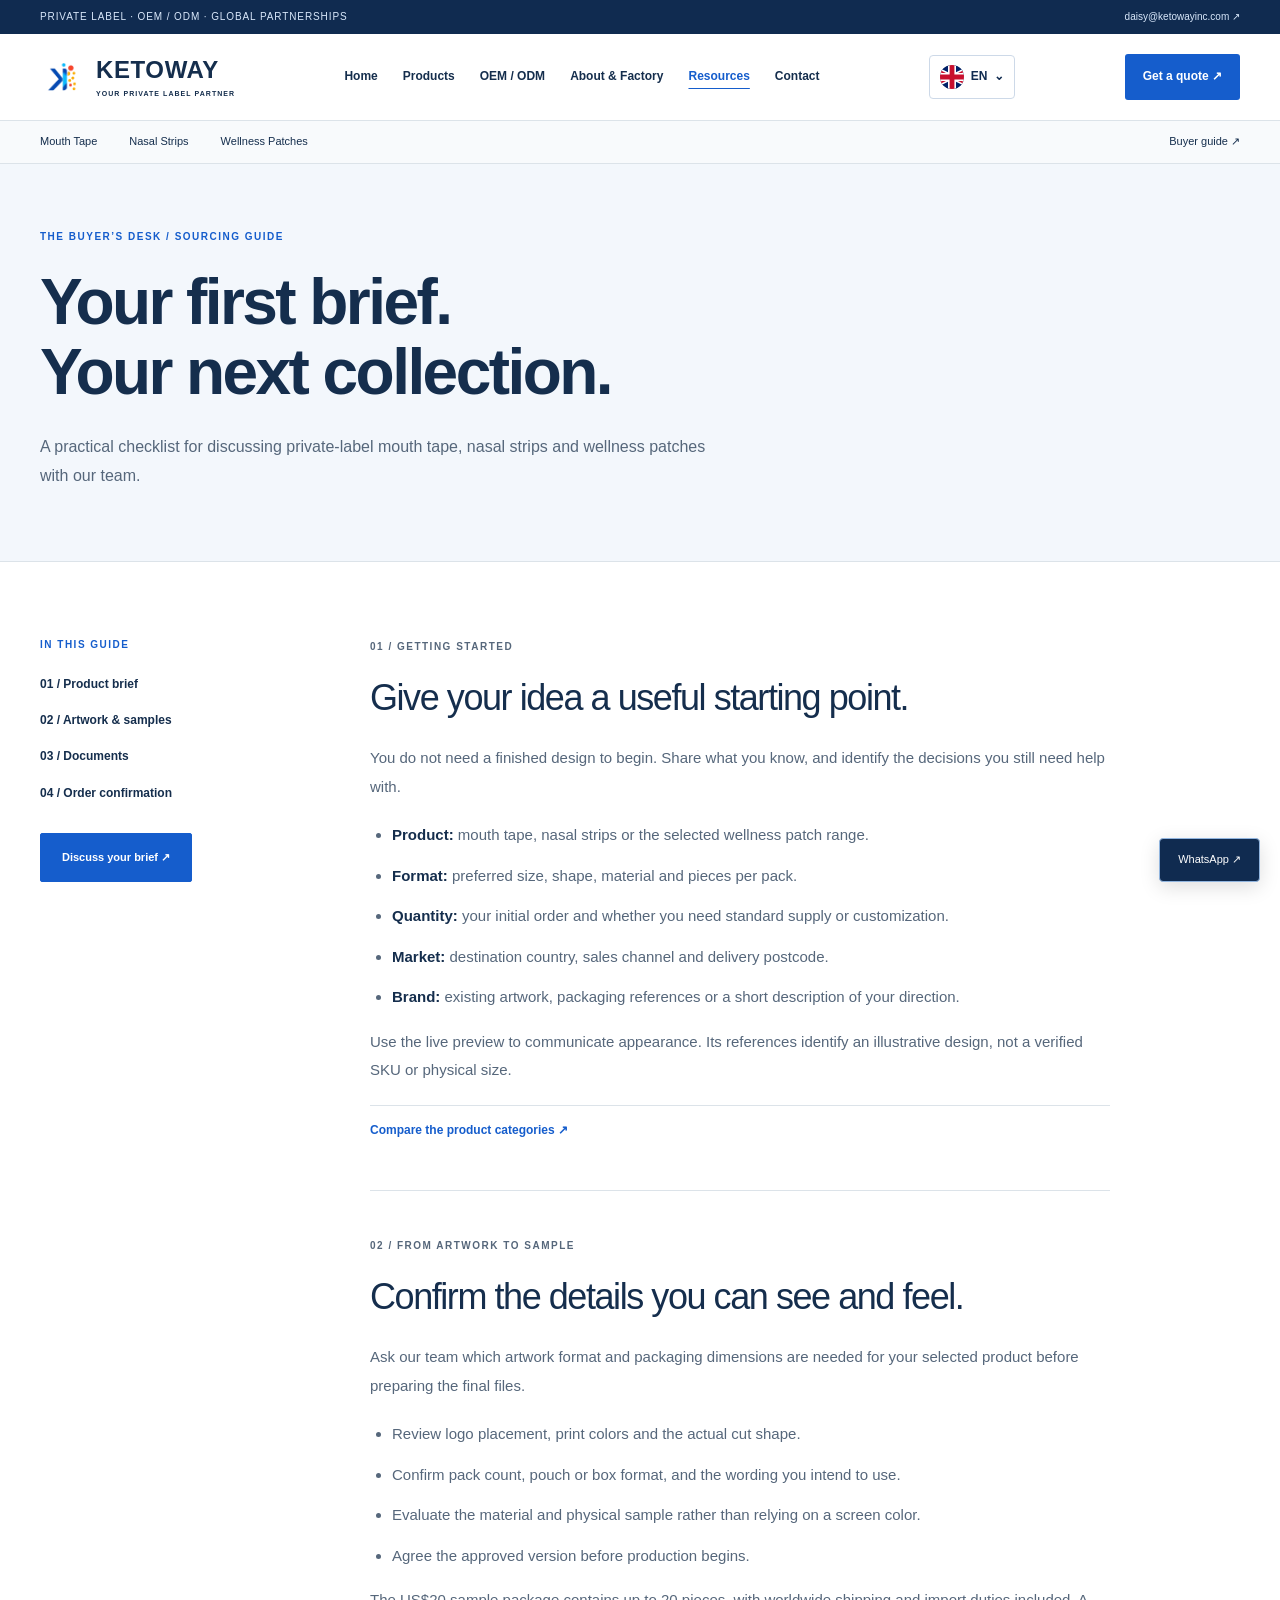
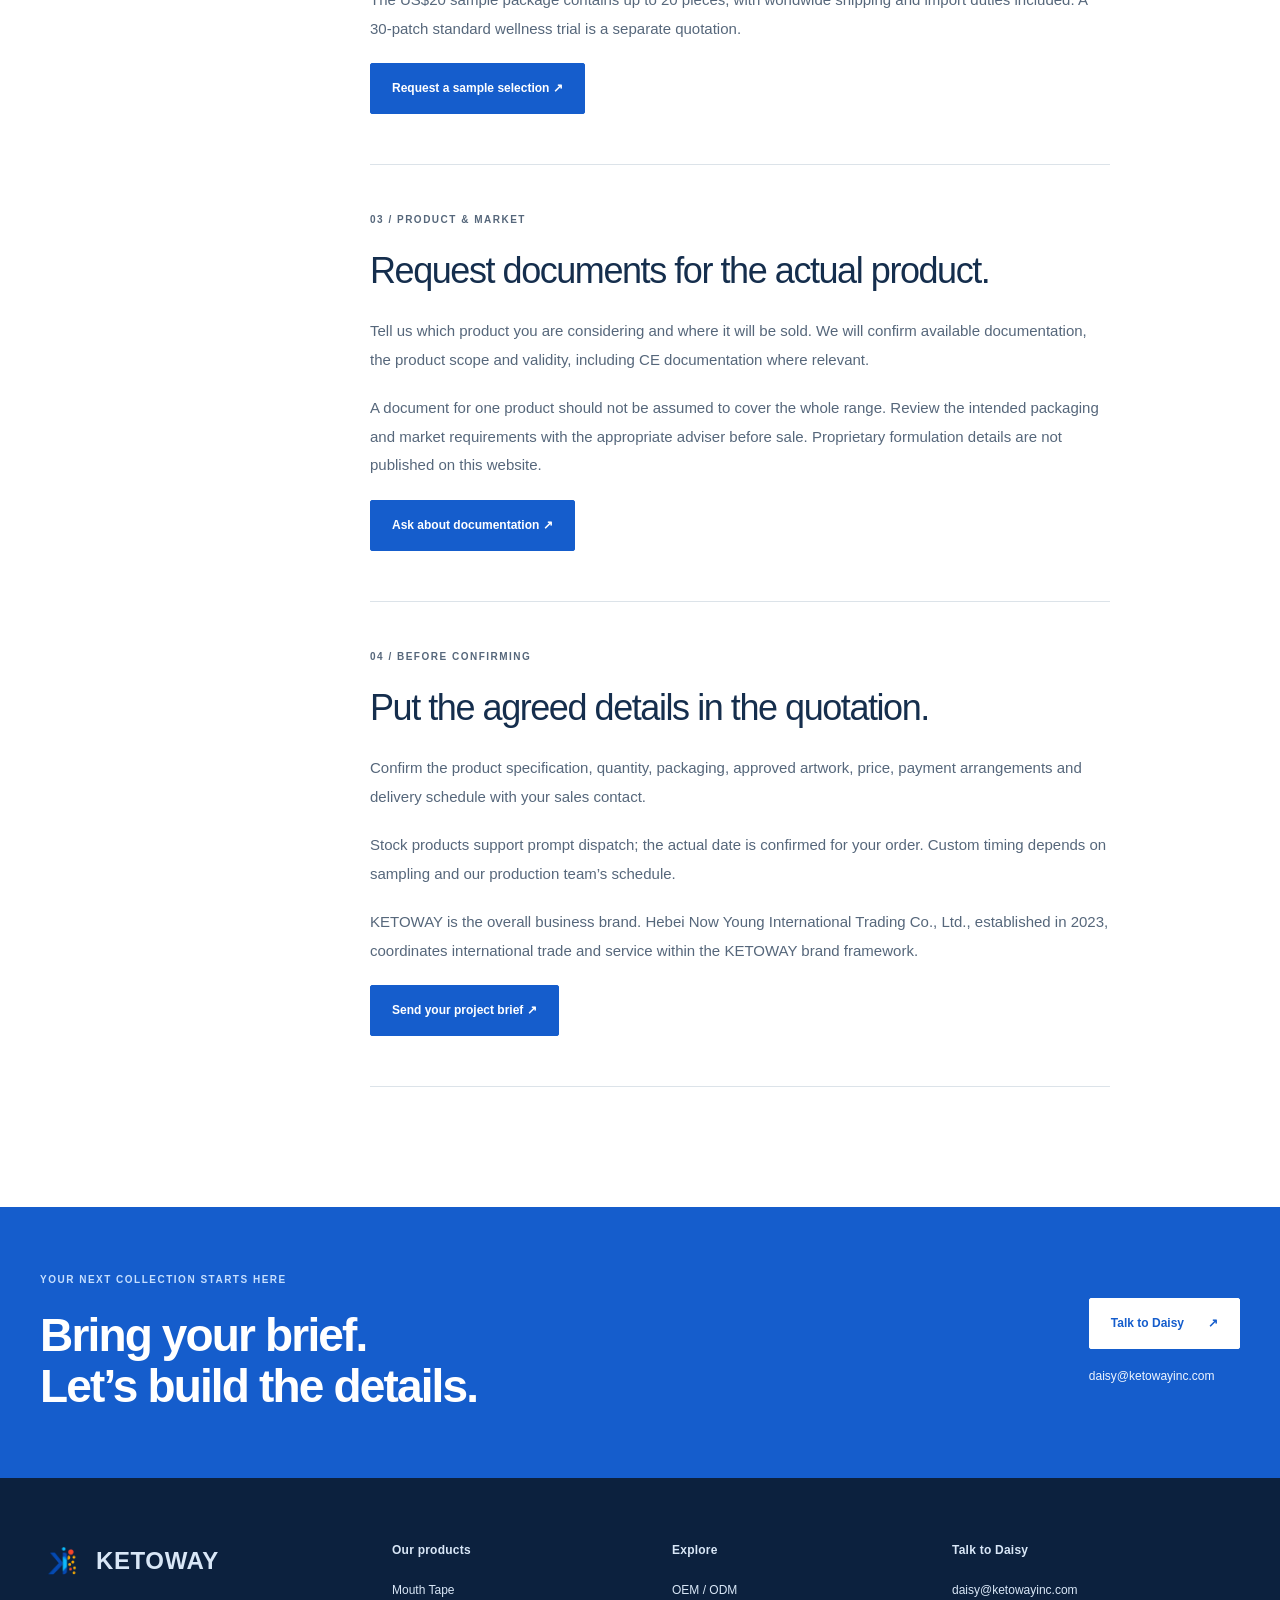
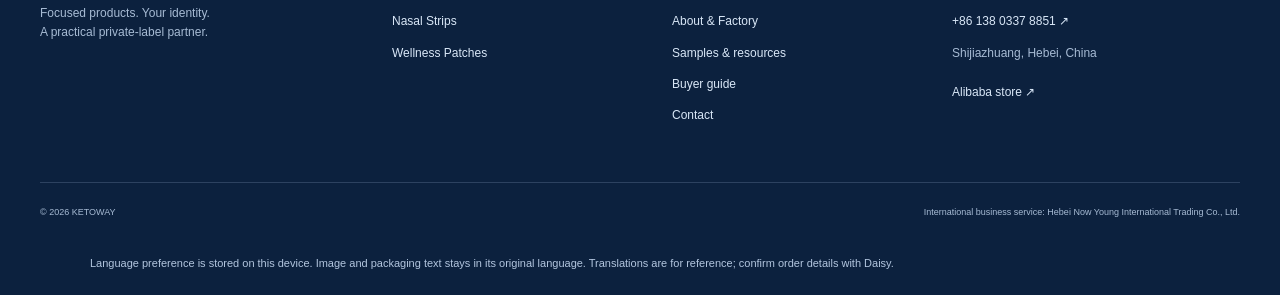
==== commit 7898f2b7: "Add persistent five-language site translation with company flag assets" ====
--- a/buyer-guide.html
+++ b/buyer-guide.html
@@ -1 +1 @@
-<!doctype html><html lang="en"><head><meta charset="utf-8"><meta name="viewport" content="width=device-width,initial-scale=1"><meta name="description" content="Prepare your KETOWAY private-label brief: product options, artwork, samples, documents and order confirmation."><meta name="theme-color" content="#102b50"><title>Private Label Sourcing Guide | KETOWAY</title><link rel="canonical" href="https://www.ketowayinc.com/buyer-guide.html"><link rel="stylesheet" href="styles.css?v=20260922-studio"><link rel="icon" href="assets/ketoway-logo.png"><link rel="stylesheet" href="studio.css?v=20260922-studio"></head><body><a class="skip" href="#main">Skip to content</a><div class="topbar"><div class="container"><span>PRIVATE LABEL · OEM / ODM · GLOBAL PARTNERSHIPS</span><a href="mailto:daisy@ketowayinc.com">daisy@ketowayinc.com ↗</a></div></div><header><div class="container header-inner"><a class="brand" href="index.html" aria-label="KETOWAY home"><img class="" src="assets/ketoway-logo.png" alt="" loading="lazy" decoding="async"><strong>KETOWAY<small>YOUR PRIVATE LABEL PARTNER</small></strong></a><button id="menu-toggle" aria-label="Open navigation" aria-controls="main-nav" aria-expanded="false">☰</button><nav id="main-nav" aria-label="Main navigation"><a href="index.html">Home</a><a href="products.html">Products</a><a href="oem.html">OEM / ODM</a><a href="factory.html">About & Factory</a><a href="resources.html" aria-current="page">Resources</a><a href="contact.html">Contact</a></nav><a class="header-quote" href="contact.html">Get a quote ↗</a></div></header><nav class="category-rail" aria-label="Product shortcuts"><div class="container"><a href="mouth-tape.html">Mouth Tape</a><a href="nasal-strips.html">Nasal Strips</a><a href="functional-patches.html">Wellness Patches</a><a href="buyer-guide.html">Buyer guide ↗</a></div></nav><main id="main"><section class="page-intro"><div class="container"><p class="eyebrow">THE BUYER’S DESK / SOURCING GUIDE</p><h1>Your first brief.<br>Your next collection.</h1><p class="lead">A practical checklist for discussing private-label mouth tape, nasal strips and wellness patches with our team.</p></div></section><div class="container guide-layout"><aside><p class="eyebrow">IN THIS GUIDE</p><nav aria-label="Guide contents"><a href="#brief">01 / Product brief</a><a href="#artwork">02 / Artwork & samples</a><a href="#documents">03 / Documents</a><a href="#order">04 / Order confirmation</a></nav><a class="button" href="contact.html">Discuss your brief ↗</a></aside><article class="guide-article"><section id="brief"><p class="eyebrow">01 / GETTING STARTED</p><h2>Give your idea a useful starting point.</h2><p>You do not need a finished design to begin. Share what you know, and identify the decisions you still need help with.</p><ul><li><strong>Product:</strong> mouth tape, nasal strips or the selected wellness patch range.</li><li><strong>Format:</strong> preferred size, shape, material and pieces per pack.</li><li><strong>Quantity:</strong> your initial order and whether you need standard supply or customization.</li><li><strong>Market:</strong> destination country, sales channel and delivery postcode.</li><li><strong>Brand:</strong> existing artwork, packaging references or a short description of your direction.</li></ul><p>Use the live preview to communicate appearance. Its references identify an illustrative design, not a verified SKU or physical size.</p><a class="text-link" href="products.html">Compare the product categories ↗</a></section><section id="artwork"><p class="eyebrow">02 / FROM ARTWORK TO SAMPLE</p><h2>Confirm the details you can see and feel.</h2><p>Ask our team which artwork format and packaging dimensions are needed for your selected product before preparing the final files.</p><ul><li>Review logo placement, print colors and the actual cut shape.</li><li>Confirm pack count, pouch or box format, and the wording you intend to use.</li><li>Evaluate the material and physical sample rather than relying on a screen color.</li><li>Agree the approved version before production begins.</li></ul><p>The US$20 sample package contains up to 20 pieces, with worldwide shipping and import duties included. A 30-patch standard wellness trial is a separate quotation.</p><a class="button" href="contact.html?request=Sample">Request a sample selection ↗</a></section><section id="documents"><p class="eyebrow">03 / PRODUCT & MARKET</p><h2>Request documents for the actual product.</h2><p>Tell us which product you are considering and where it will be sold. We will confirm available documentation, the product scope and validity, including CE documentation where relevant.</p><p>A document for one product should not be assumed to cover the whole range. Review the intended packaging and market requirements with the appropriate adviser before sale. Proprietary formulation details are not published on this website.</p><a class="button" href="contact.html?request=Documentation">Ask about documentation ↗</a></section><section id="order"><p class="eyebrow">04 / BEFORE CONFIRMING</p><h2>Put the agreed details in the quotation.</h2><p>Confirm the product specification, quantity, packaging, approved artwork, price, payment arrangements and delivery schedule with your sales contact.</p><p>Stock products support prompt dispatch; the actual date is confirmed for your order. Custom timing depends on sampling and our production team’s schedule.</p><p>KETOWAY is the overall business brand. Hebei Now Young International Trading Co., Ltd., established in 2023, coordinates international trade and service within the KETOWAY brand framework.</p><a class="button" href="contact.html">Send your project brief ↗</a></section></article></div><section class="cta"><div class="container cta-inner"><div><p class="eyebrow">YOUR NEXT COLLECTION STARTS HERE</p><h2>Bring your brief.<br>Let’s build the details.</h2></div><div><a class="button" href="contact.html">Talk to Daisy<span aria-hidden="true">↗</span></a><a class="email-link" href="mailto:daisy@ketowayinc.com">daisy@ketowayinc.com</a></div></div></section></main><footer><div class="container footer-grid"><div><a class="brand" href="index.html"><img class="" src="assets/ketoway-logo.png" alt="" loading="lazy" decoding="async"><strong>KETOWAY</strong></a><p>Focused products. Your identity.<br>A practical private-label partner.</p></div><div><h3>Our products</h3><a href="mouth-tape.html">Mouth Tape</a><a href="nasal-strips.html">Nasal Strips</a><a href="functional-patches.html">Wellness Patches</a></div><div><h3>Explore</h3><a href="oem.html">OEM / ODM</a><a href="factory.html">About & Factory</a><a href="resources.html">Samples & resources</a><a href="buyer-guide.html">Buyer guide</a><a href="contact.html">Contact</a></div><div><h3>Talk to Daisy</h3><a href="mailto:daisy@ketowayinc.com">daisy@ketowayinc.com</a><a href="https://wa.me/8613803378851" target="_blank" rel="noopener">+86 138 0337 8851 ↗</a><p>Shijiazhuang, Hebei, China</p><a href="https://ketoway.en.alibaba.com/" target="_blank" rel="noopener">Alibaba store ↗</a></div></div><div class="container footer-bottom"><span>© 2026 KETOWAY</span><span>International business service: Hebei Now Young International Trading Co., Ltd.</span></div></footer><a class="floating-contact" href="https://wa.me/8613803378851" target="_blank" rel="noopener" aria-label="Contact Daisy on WhatsApp">WhatsApp ↗</a><script src="script.js?v=20260922-studio"></script><script src="config-data.js?v=20260922-studio"></script><script src="configurator.js?v=20260922-studio"></script><script src="studio.js?v=20260922-studio"></script></body></html>+<!doctype html><html lang="en"><head><meta charset="utf-8"><meta name="viewport" content="width=device-width,initial-scale=1"><meta name="description" content="Prepare your KETOWAY private-label brief: product options, artwork, samples, documents and order confirmation."><meta name="theme-color" content="#102b50"><title>Private Label Sourcing Guide | KETOWAY</title><link rel="canonical" href="https://www.ketowayinc.com/buyer-guide.html"><link rel="stylesheet" href="styles.css?v=20260922-studio"><link rel="icon" href="assets/ketoway-logo.png"><link rel="stylesheet" href="studio.css?v=20260922-studio"><link rel="stylesheet" href="languages.css?v=20260923-language"></head><body><a class="skip" href="#main">Skip to content</a><div class="topbar"><div class="container"><span>PRIVATE LABEL · OEM / ODM · GLOBAL PARTNERSHIPS</span><a href="mailto:daisy@ketowayinc.com">daisy@ketowayinc.com ↗</a></div></div><header><div class="container header-inner"><a class="brand" href="index.html" aria-label="KETOWAY home"><img class="" src="assets/ketoway-logo.png" alt="" loading="lazy" decoding="async"><strong>KETOWAY<small>YOUR PRIVATE LABEL PARTNER</small></strong></a><button id="menu-toggle" aria-label="Open navigation" aria-controls="main-nav" aria-expanded="false">☰</button><nav id="main-nav" aria-label="Main navigation"><a href="index.html">Home</a><a href="products.html">Products</a><a href="oem.html">OEM / ODM</a><a href="factory.html">About & Factory</a><a href="resources.html" aria-current="page">Resources</a><a href="contact.html">Contact</a></nav><a class="header-quote" href="contact.html">Get a quote ↗</a></div></header><nav class="category-rail" aria-label="Product shortcuts"><div class="container"><a href="mouth-tape.html">Mouth Tape</a><a href="nasal-strips.html">Nasal Strips</a><a href="functional-patches.html">Wellness Patches</a><a href="buyer-guide.html">Buyer guide ↗</a></div></nav><main id="main"><section class="page-intro"><div class="container"><p class="eyebrow">THE BUYER’S DESK / SOURCING GUIDE</p><h1>Your first brief.<br>Your next collection.</h1><p class="lead">A practical checklist for discussing private-label mouth tape, nasal strips and wellness patches with our team.</p></div></section><div class="container guide-layout"><aside><p class="eyebrow">IN THIS GUIDE</p><nav aria-label="Guide contents"><a href="#brief">01 / Product brief</a><a href="#artwork">02 / Artwork & samples</a><a href="#documents">03 / Documents</a><a href="#order">04 / Order confirmation</a></nav><a class="button" href="contact.html">Discuss your brief ↗</a></aside><article class="guide-article"><section id="brief"><p class="eyebrow">01 / GETTING STARTED</p><h2>Give your idea a useful starting point.</h2><p>You do not need a finished design to begin. Share what you know, and identify the decisions you still need help with.</p><ul><li><strong>Product:</strong> mouth tape, nasal strips or the selected wellness patch range.</li><li><strong>Format:</strong> preferred size, shape, material and pieces per pack.</li><li><strong>Quantity:</strong> your initial order and whether you need standard supply or customization.</li><li><strong>Market:</strong> destination country, sales channel and delivery postcode.</li><li><strong>Brand:</strong> existing artwork, packaging references or a short description of your direction.</li></ul><p>Use the live preview to communicate appearance. Its references identify an illustrative design, not a verified SKU or physical size.</p><a class="text-link" href="products.html">Compare the product categories ↗</a></section><section id="artwork"><p class="eyebrow">02 / FROM ARTWORK TO SAMPLE</p><h2>Confirm the details you can see and feel.</h2><p>Ask our team which artwork format and packaging dimensions are needed for your selected product before preparing the final files.</p><ul><li>Review logo placement, print colors and the actual cut shape.</li><li>Confirm pack count, pouch or box format, and the wording you intend to use.</li><li>Evaluate the material and physical sample rather than relying on a screen color.</li><li>Agree the approved version before production begins.</li></ul><p>The US$20 sample package contains up to 20 pieces, with worldwide shipping and import duties included. A 30-patch standard wellness trial is a separate quotation.</p><a class="button" href="contact.html?request=Sample">Request a sample selection ↗</a></section><section id="documents"><p class="eyebrow">03 / PRODUCT & MARKET</p><h2>Request documents for the actual product.</h2><p>Tell us which product you are considering and where it will be sold. We will confirm available documentation, the product scope and validity, including CE documentation where relevant.</p><p>A document for one product should not be assumed to cover the whole range. Review the intended packaging and market requirements with the appropriate adviser before sale. Proprietary formulation details are not published on this website.</p><a class="button" href="contact.html?request=Documentation">Ask about documentation ↗</a></section><section id="order"><p class="eyebrow">04 / BEFORE CONFIRMING</p><h2>Put the agreed details in the quotation.</h2><p>Confirm the product specification, quantity, packaging, approved artwork, price, payment arrangements and delivery schedule with your sales contact.</p><p>Stock products support prompt dispatch; the actual date is confirmed for your order. Custom timing depends on sampling and our production team’s schedule.</p><p>KETOWAY is the overall business brand. Hebei Now Young International Trading Co., Ltd., established in 2023, coordinates international trade and service within the KETOWAY brand framework.</p><a class="button" href="contact.html">Send your project brief ↗</a></section></article></div><section class="cta"><div class="container cta-inner"><div><p class="eyebrow">YOUR NEXT COLLECTION STARTS HERE</p><h2>Bring your brief.<br>Let’s build the details.</h2></div><div><a class="button" href="contact.html">Talk to Daisy<span aria-hidden="true">↗</span></a><a class="email-link" href="mailto:daisy@ketowayinc.com">daisy@ketowayinc.com</a></div></div></section></main><footer><div class="container footer-grid"><div><a class="brand" href="index.html"><img class="" src="assets/ketoway-logo.png" alt="" loading="lazy" decoding="async"><strong>KETOWAY</strong></a><p>Focused products. Your identity.<br>A practical private-label partner.</p></div><div><h3>Our products</h3><a href="mouth-tape.html">Mouth Tape</a><a href="nasal-strips.html">Nasal Strips</a><a href="functional-patches.html">Wellness Patches</a></div><div><h3>Explore</h3><a href="oem.html">OEM / ODM</a><a href="factory.html">About & Factory</a><a href="resources.html">Samples & resources</a><a href="buyer-guide.html">Buyer guide</a><a href="contact.html">Contact</a></div><div><h3>Talk to Daisy</h3><a href="mailto:daisy@ketowayinc.com">daisy@ketowayinc.com</a><a href="https://wa.me/8613803378851" target="_blank" rel="noopener">+86 138 0337 8851 ↗</a><p>Shijiazhuang, Hebei, China</p><a href="https://ketoway.en.alibaba.com/" target="_blank" rel="noopener">Alibaba store ↗</a></div></div><div class="container footer-bottom"><span>© 2026 KETOWAY</span><span>International business service: Hebei Now Young International Trading Co., Ltd.</span></div><div class="language-note container" data-language-note></div></footer><a class="floating-contact" href="https://wa.me/8613803378851" target="_blank" rel="noopener" aria-label="Contact Daisy on WhatsApp">WhatsApp ↗</a><script src="script.js?v=20260922-studio"></script><script src="config-data.js?v=20260922-studio"></script><script src="configurator.js?v=20260922-studio"></script><script src="studio.js?v=20260922-studio"></script><script src="translations.js?v=20260923-language"></script><script src="languages.js?v=20260923-language"></script></body></html>
--- a/languages.css
+++ b/languages.css
@@ -0,0 +1,6 @@
+.language-picker{position:relative;flex-shrink:0;color:#102b50}.language-picker summary{display:flex;align-items:center;gap:7px;cursor:pointer;list-style:none;border:1px solid #cdd9e8;background:#fff;border-radius:4px;padding:9px 10px;min-height:42px;font-size:12px;font-weight:600}.language-picker summary::-webkit-details-marker{display:none}.language-picker summary:focus-visible{outline:2px solid #155dcc;outline-offset:3px}.language-flag{display:inline-flex;flex:none;width:24px;height:24px;align-items:center;justify-content:center;border-radius:50%;overflow:hidden;background-color:#102b50;color:#fff;font-size:9px;line-height:1;font-weight:700}.flag-de,.flag-es,.flag-fr{background-image:url('assets/language-flags.jpg');background-size:720px 60.375px;background-repeat:no-repeat}.flag-de{background-position:-136px -19px}.flag-es{background-position:-192.5px -19px}.flag-fr{background-position:-220.875px -19px}.flag-cn{background:#c7252d;font-size:14px}.language-panel{position:absolute;right:0;top:calc(100% + 12px);width:270px;max-width:calc(100vw - 28px);background:#fff;border:1px solid #d8e1ee;box-shadow:0 14px 45px #102b5026;padding:20px;border-radius:7px;z-index:80}.language-panel>strong{display:block;font-size:14px;margin-bottom:15px}.language-panel button{display:flex;align-items:center;gap:12px;width:100%;padding:10px 8px;border:0;border-radius:3px;background:#fff;color:#173451;cursor:pointer;font-size:14px;text-align:left;min-height:44px}.language-panel button:hover,.language-panel button[aria-pressed=true]{background:#edf4ff}.language-check{margin-left:auto;visibility:hidden;color:#155dcc}.language-panel button[aria-pressed=true] .language-check{visibility:visible}.language-panel p{font-size:11px;line-height:1.6;color:#54667c;border-top:1px solid #d8e1ee;padding-top:14px;margin:12px 0 0}.language-note{font-size:11px;line-height:1.8;color:#b3c6df;padding-block:12px 22px;max-width:1100px}html:not([lang=en]) h1,html:not([lang=en]) h2,html:not([lang=en]) h3{overflow-wrap:anywhere}html:not([lang=en]) .studio-intro h1{font-size:clamp(38px,4.5vw,72px)}html:not([lang=en]) .button{white-space:normal}html:not([lang=en]) #main-nav{gap:15px}html:not([lang=en]) #main-nav a{font-size:12px}html:not([lang=en]) .studio-jump{overflow:auto;justify-content:flex-start}html:not([lang=en]) .category-rail .container{overflow:auto}html:not([lang=en]) .category-rail a{white-space:nowrap}html:not([lang=en]) .config-controls h3{font-size:28px}html:not([lang=en]) .configurator{min-width:0}html:not([lang=en]) .config-actions .button{overflow-wrap:anywhere}html:not([lang=en]) .header-quote{display:none}
+.language-flag svg{width:100%;height:100%;display:block}.flag-cn{background:#de2910}
+@media(max-width:1250px){.header-quote{display:none}.header-inner{gap:12px}#main-nav{gap:12px}}
+@media(max-width:1050px) and (min-width:781px){html:not([lang=en]) .brand small{display:none}html:not([lang=en]) .brand strong{font-size:18px}html:not([lang=en]) #main-nav{gap:9px}html:not([lang=en]) #main-nav a{font-size:10px}}
+@media(max-width:780px){.header-inner{gap:8px}.brand strong{font-size:18px}.brand small{font-size:6px;letter-spacing:.08em}.brand img{width:32px}.language-picker{order:2}#menu-toggle{order:3;margin-left:0;font-size:20px;padding:6px 9px}.language-picker summary{font-size:10px;padding:6px;gap:4px;min-height:38px}.language-flag{width:22px;height:22px}.language-panel{right:-43px}.language-panel .language-flag{width:24px;height:24px}.header-inner .brand{margin-right:auto}.language-panel button{font-size:14px}html:not([lang=en]) .config-controls h3{font-size:21px}html:not([lang=en]) .config-field legend{font-size:10px}html:not([lang=en]) .studio-intro h1{font-size:43px}html:not([lang=en]) .config-actions .button{font-size:10px}.language-note{padding-bottom:75px}}
+@media(max-width:360px){.brand strong{font-size:16px}.brand small{display:none}.brand img{width:29px}.language-panel{right:-39px}}
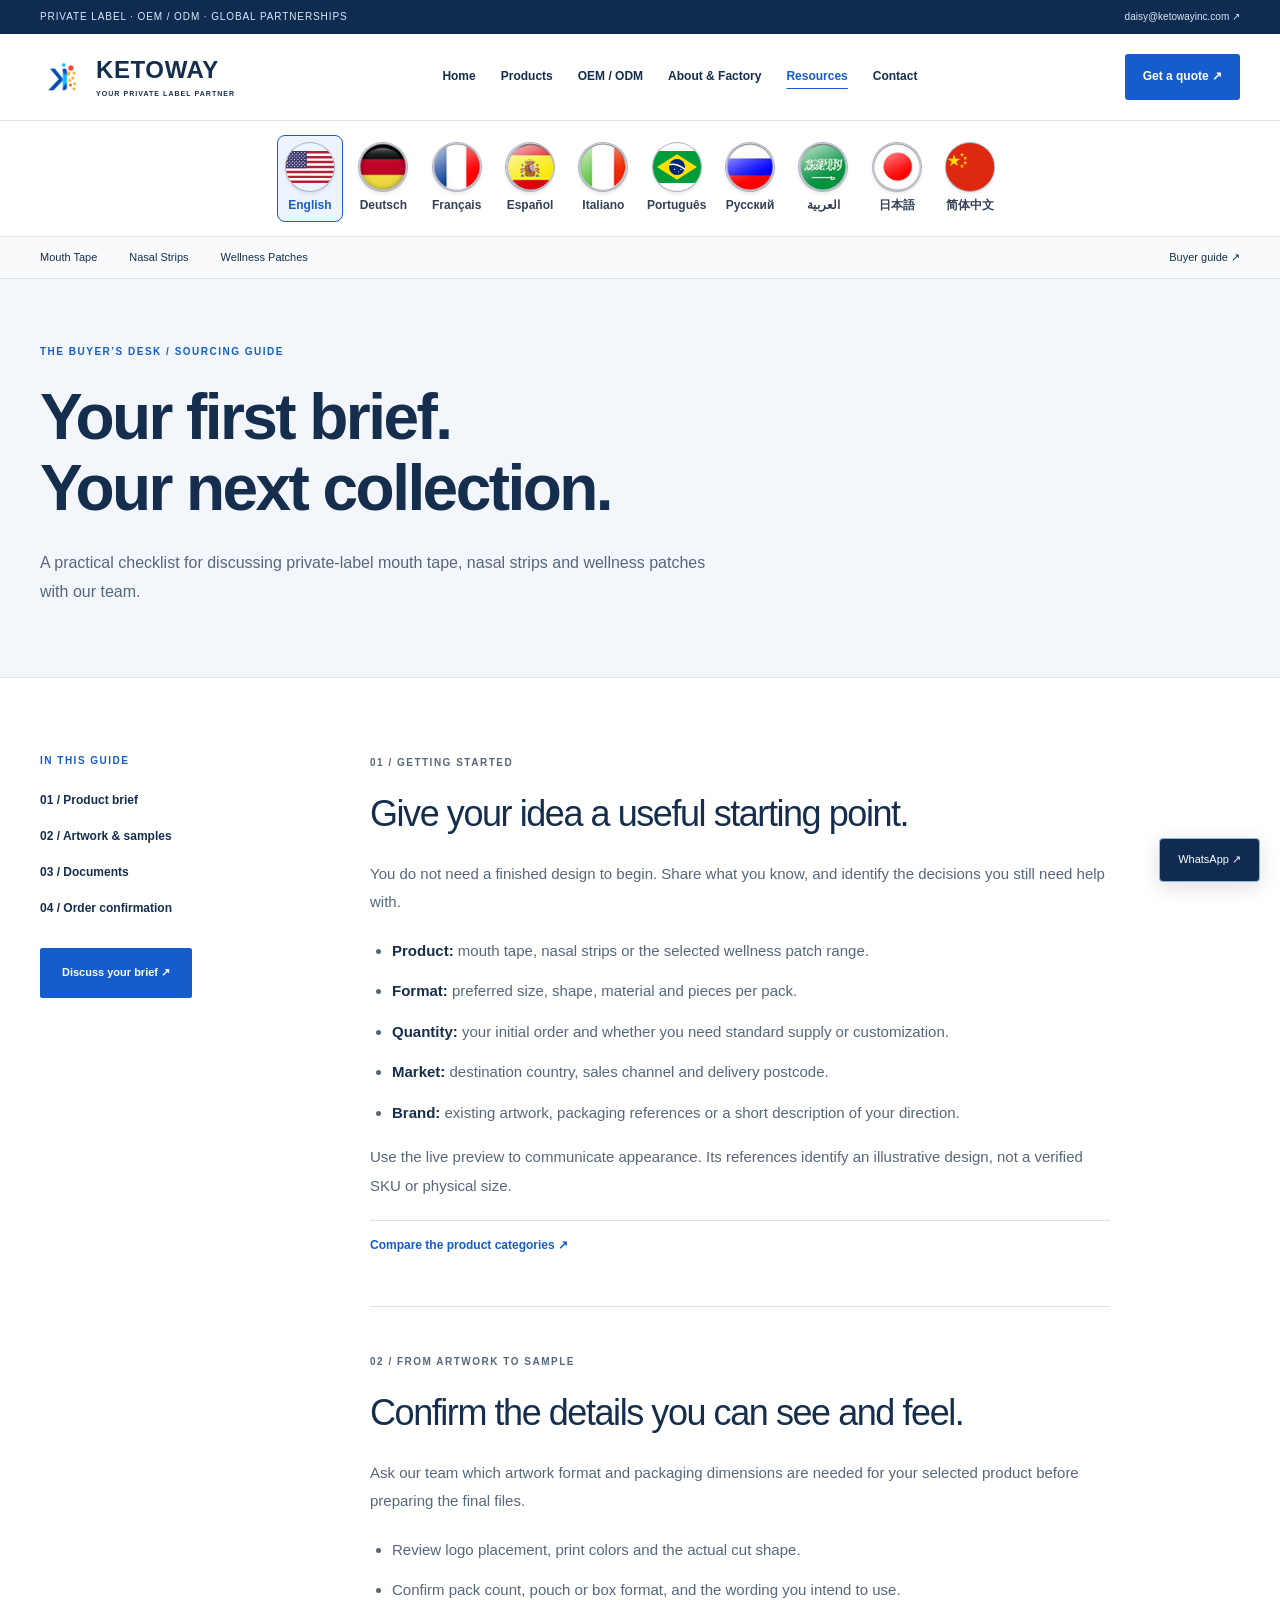
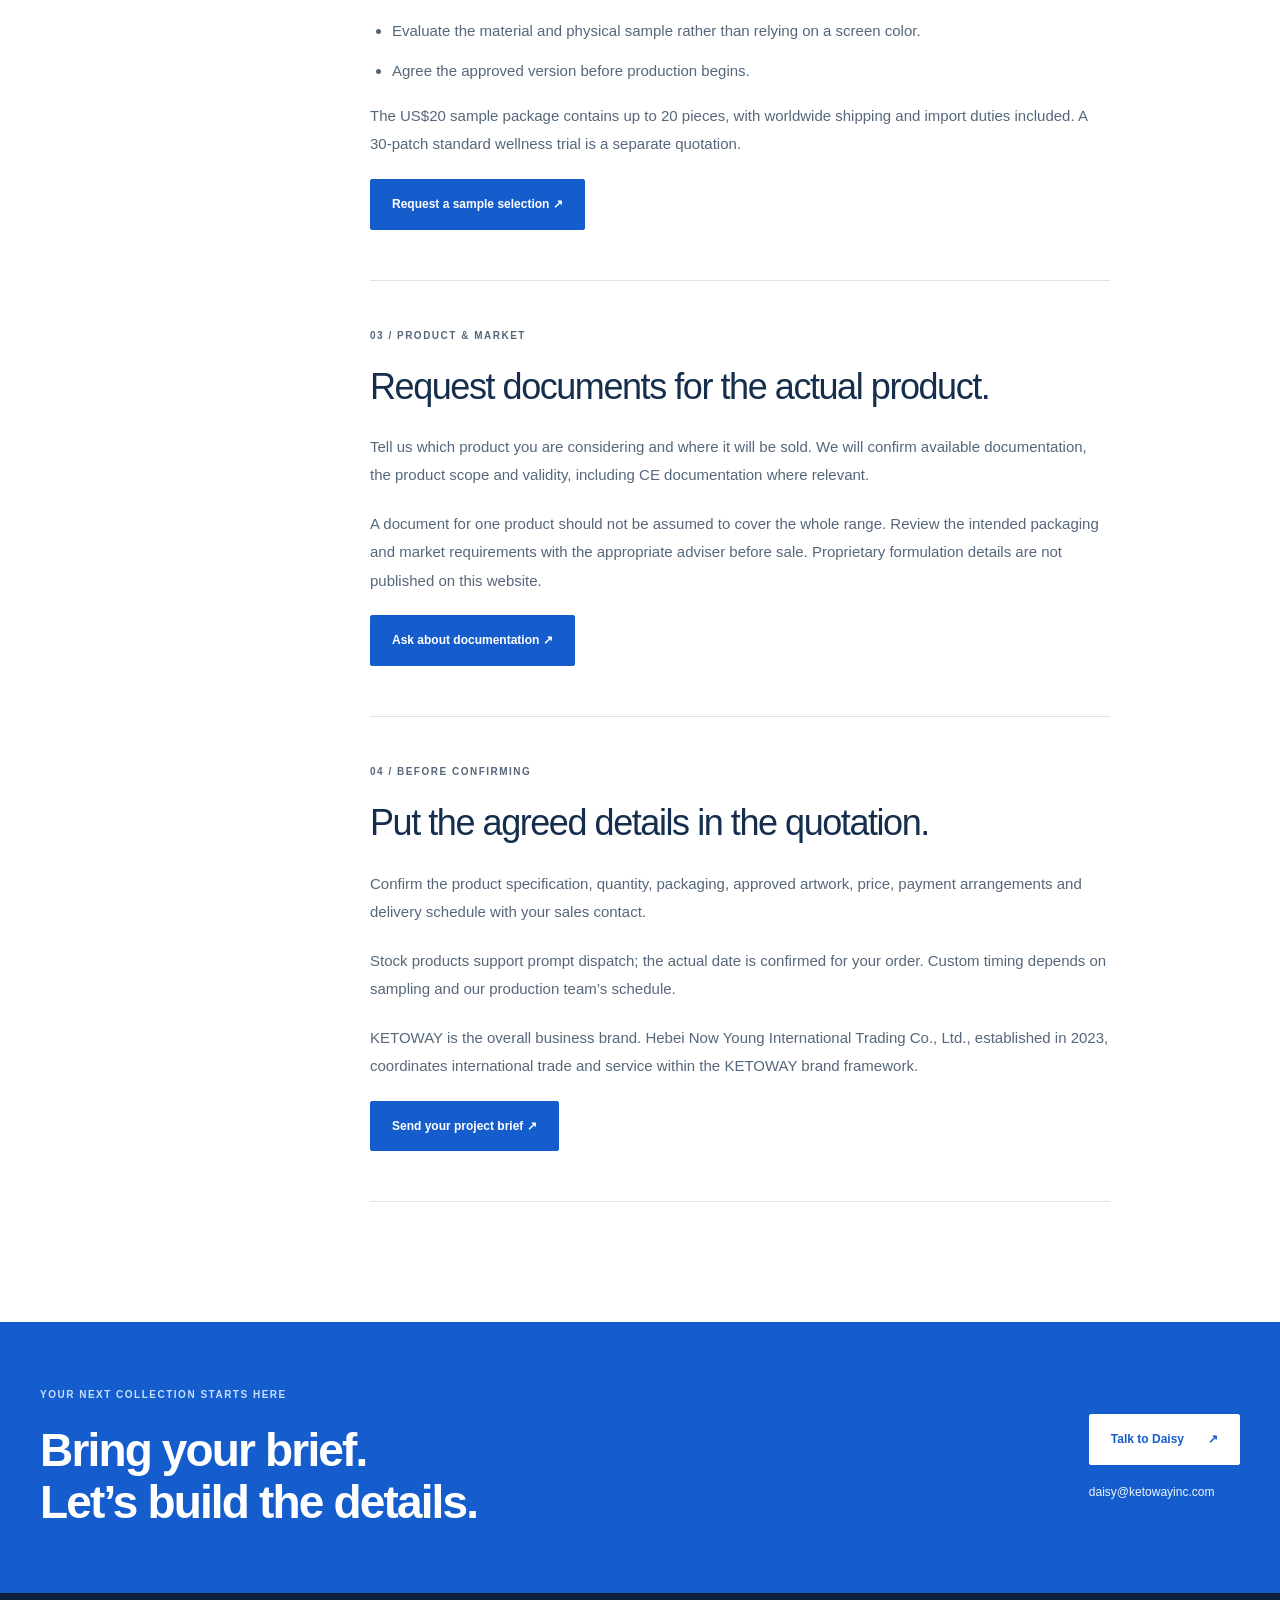
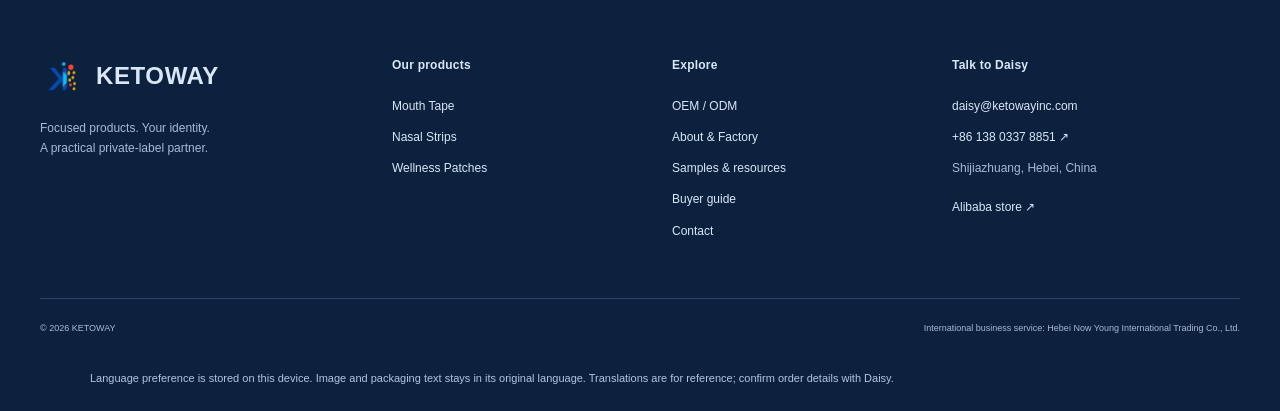
==== commit 88618db7: "Replace language dropdown with ten-language horizontal flag bar and RTL support" ====
--- a/buyer-guide.html
+++ b/buyer-guide.html
@@ -1 +1 @@
-<!doctype html><html lang="en"><head><meta charset="utf-8"><meta name="viewport" content="width=device-width,initial-scale=1"><meta name="description" content="Prepare your KETOWAY private-label brief: product options, artwork, samples, documents and order confirmation."><meta name="theme-color" content="#102b50"><title>Private Label Sourcing Guide | KETOWAY</title><link rel="canonical" href="https://www.ketowayinc.com/buyer-guide.html"><link rel="stylesheet" href="styles.css?v=20260922-studio"><link rel="icon" href="assets/ketoway-logo.png"><link rel="stylesheet" href="studio.css?v=20260922-studio"><link rel="stylesheet" href="languages.css?v=20260923-language"></head><body><a class="skip" href="#main">Skip to content</a><div class="topbar"><div class="container"><span>PRIVATE LABEL · OEM / ODM · GLOBAL PARTNERSHIPS</span><a href="mailto:daisy@ketowayinc.com">daisy@ketowayinc.com ↗</a></div></div><header><div class="container header-inner"><a class="brand" href="index.html" aria-label="KETOWAY home"><img class="" src="assets/ketoway-logo.png" alt="" loading="lazy" decoding="async"><strong>KETOWAY<small>YOUR PRIVATE LABEL PARTNER</small></strong></a><button id="menu-toggle" aria-label="Open navigation" aria-controls="main-nav" aria-expanded="false">☰</button><nav id="main-nav" aria-label="Main navigation"><a href="index.html">Home</a><a href="products.html">Products</a><a href="oem.html">OEM / ODM</a><a href="factory.html">About & Factory</a><a href="resources.html" aria-current="page">Resources</a><a href="contact.html">Contact</a></nav><a class="header-quote" href="contact.html">Get a quote ↗</a></div></header><nav class="category-rail" aria-label="Product shortcuts"><div class="container"><a href="mouth-tape.html">Mouth Tape</a><a href="nasal-strips.html">Nasal Strips</a><a href="functional-patches.html">Wellness Patches</a><a href="buyer-guide.html">Buyer guide ↗</a></div></nav><main id="main"><section class="page-intro"><div class="container"><p class="eyebrow">THE BUYER’S DESK / SOURCING GUIDE</p><h1>Your first brief.<br>Your next collection.</h1><p class="lead">A practical checklist for discussing private-label mouth tape, nasal strips and wellness patches with our team.</p></div></section><div class="container guide-layout"><aside><p class="eyebrow">IN THIS GUIDE</p><nav aria-label="Guide contents"><a href="#brief">01 / Product brief</a><a href="#artwork">02 / Artwork & samples</a><a href="#documents">03 / Documents</a><a href="#order">04 / Order confirmation</a></nav><a class="button" href="contact.html">Discuss your brief ↗</a></aside><article class="guide-article"><section id="brief"><p class="eyebrow">01 / GETTING STARTED</p><h2>Give your idea a useful starting point.</h2><p>You do not need a finished design to begin. Share what you know, and identify the decisions you still need help with.</p><ul><li><strong>Product:</strong> mouth tape, nasal strips or the selected wellness patch range.</li><li><strong>Format:</strong> preferred size, shape, material and pieces per pack.</li><li><strong>Quantity:</strong> your initial order and whether you need standard supply or customization.</li><li><strong>Market:</strong> destination country, sales channel and delivery postcode.</li><li><strong>Brand:</strong> existing artwork, packaging references or a short description of your direction.</li></ul><p>Use the live preview to communicate appearance. Its references identify an illustrative design, not a verified SKU or physical size.</p><a class="text-link" href="products.html">Compare the product categories ↗</a></section><section id="artwork"><p class="eyebrow">02 / FROM ARTWORK TO SAMPLE</p><h2>Confirm the details you can see and feel.</h2><p>Ask our team which artwork format and packaging dimensions are needed for your selected product before preparing the final files.</p><ul><li>Review logo placement, print colors and the actual cut shape.</li><li>Confirm pack count, pouch or box format, and the wording you intend to use.</li><li>Evaluate the material and physical sample rather than relying on a screen color.</li><li>Agree the approved version before production begins.</li></ul><p>The US$20 sample package contains up to 20 pieces, with worldwide shipping and import duties included. A 30-patch standard wellness trial is a separate quotation.</p><a class="button" href="contact.html?request=Sample">Request a sample selection ↗</a></section><section id="documents"><p class="eyebrow">03 / PRODUCT & MARKET</p><h2>Request documents for the actual product.</h2><p>Tell us which product you are considering and where it will be sold. We will confirm available documentation, the product scope and validity, including CE documentation where relevant.</p><p>A document for one product should not be assumed to cover the whole range. Review the intended packaging and market requirements with the appropriate adviser before sale. Proprietary formulation details are not published on this website.</p><a class="button" href="contact.html?request=Documentation">Ask about documentation ↗</a></section><section id="order"><p class="eyebrow">04 / BEFORE CONFIRMING</p><h2>Put the agreed details in the quotation.</h2><p>Confirm the product specification, quantity, packaging, approved artwork, price, payment arrangements and delivery schedule with your sales contact.</p><p>Stock products support prompt dispatch; the actual date is confirmed for your order. Custom timing depends on sampling and our production team’s schedule.</p><p>KETOWAY is the overall business brand. Hebei Now Young International Trading Co., Ltd., established in 2023, coordinates international trade and service within the KETOWAY brand framework.</p><a class="button" href="contact.html">Send your project brief ↗</a></section></article></div><section class="cta"><div class="container cta-inner"><div><p class="eyebrow">YOUR NEXT COLLECTION STARTS HERE</p><h2>Bring your brief.<br>Let’s build the details.</h2></div><div><a class="button" href="contact.html">Talk to Daisy<span aria-hidden="true">↗</span></a><a class="email-link" href="mailto:daisy@ketowayinc.com">daisy@ketowayinc.com</a></div></div></section></main><footer><div class="container footer-grid"><div><a class="brand" href="index.html"><img class="" src="assets/ketoway-logo.png" alt="" loading="lazy" decoding="async"><strong>KETOWAY</strong></a><p>Focused products. Your identity.<br>A practical private-label partner.</p></div><div><h3>Our products</h3><a href="mouth-tape.html">Mouth Tape</a><a href="nasal-strips.html">Nasal Strips</a><a href="functional-patches.html">Wellness Patches</a></div><div><h3>Explore</h3><a href="oem.html">OEM / ODM</a><a href="factory.html">About & Factory</a><a href="resources.html">Samples & resources</a><a href="buyer-guide.html">Buyer guide</a><a href="contact.html">Contact</a></div><div><h3>Talk to Daisy</h3><a href="mailto:daisy@ketowayinc.com">daisy@ketowayinc.com</a><a href="https://wa.me/8613803378851" target="_blank" rel="noopener">+86 138 0337 8851 ↗</a><p>Shijiazhuang, Hebei, China</p><a href="https://ketoway.en.alibaba.com/" target="_blank" rel="noopener">Alibaba store ↗</a></div></div><div class="container footer-bottom"><span>© 2026 KETOWAY</span><span>International business service: Hebei Now Young International Trading Co., Ltd.</span></div><div class="language-note container" data-language-note></div></footer><a class="floating-contact" href="https://wa.me/8613803378851" target="_blank" rel="noopener" aria-label="Contact Daisy on WhatsApp">WhatsApp ↗</a><script src="script.js?v=20260922-studio"></script><script src="config-data.js?v=20260922-studio"></script><script src="configurator.js?v=20260922-studio"></script><script src="studio.js?v=20260922-studio"></script><script src="translations.js?v=20260923-language"></script><script src="languages.js?v=20260923-language"></script></body></html>+<!doctype html><html lang="en"><head><meta charset="utf-8"><meta name="viewport" content="width=device-width,initial-scale=1"><meta name="description" content="Prepare your KETOWAY private-label brief: product options, artwork, samples, documents and order confirmation."><meta name="theme-color" content="#102b50"><title>Private Label Sourcing Guide | KETOWAY</title><link rel="canonical" href="https://www.ketowayinc.com/buyer-guide.html"><link rel="stylesheet" href="styles.css?v=20260922-studio"><link rel="icon" href="assets/ketoway-logo.png"><link rel="stylesheet" href="studio.css?v=20260922-studio"><link rel="stylesheet" href="languages.css?v=20260923-flags10"></head><body><a class="skip" href="#main">Skip to content</a><div class="topbar"><div class="container"><span>PRIVATE LABEL · OEM / ODM · GLOBAL PARTNERSHIPS</span><a href="mailto:daisy@ketowayinc.com">daisy@ketowayinc.com ↗</a></div></div><header><div class="container header-inner"><a class="brand" href="index.html" aria-label="KETOWAY home"><img class="" src="assets/ketoway-logo.png" alt="" loading="lazy" decoding="async"><strong>KETOWAY<small>YOUR PRIVATE LABEL PARTNER</small></strong></a><button id="menu-toggle" aria-label="Open navigation" aria-controls="main-nav" aria-expanded="false">☰</button><nav id="main-nav" aria-label="Main navigation"><a href="index.html">Home</a><a href="products.html">Products</a><a href="oem.html">OEM / ODM</a><a href="factory.html">About & Factory</a><a href="resources.html" aria-current="page">Resources</a><a href="contact.html">Contact</a></nav><a class="header-quote" href="contact.html">Get a quote ↗</a></div></header><nav class="category-rail" aria-label="Product shortcuts"><div class="container"><a href="mouth-tape.html">Mouth Tape</a><a href="nasal-strips.html">Nasal Strips</a><a href="functional-patches.html">Wellness Patches</a><a href="buyer-guide.html">Buyer guide ↗</a></div></nav><main id="main"><section class="page-intro"><div class="container"><p class="eyebrow">THE BUYER’S DESK / SOURCING GUIDE</p><h1>Your first brief.<br>Your next collection.</h1><p class="lead">A practical checklist for discussing private-label mouth tape, nasal strips and wellness patches with our team.</p></div></section><div class="container guide-layout"><aside><p class="eyebrow">IN THIS GUIDE</p><nav aria-label="Guide contents"><a href="#brief">01 / Product brief</a><a href="#artwork">02 / Artwork & samples</a><a href="#documents">03 / Documents</a><a href="#order">04 / Order confirmation</a></nav><a class="button" href="contact.html">Discuss your brief ↗</a></aside><article class="guide-article"><section id="brief"><p class="eyebrow">01 / GETTING STARTED</p><h2>Give your idea a useful starting point.</h2><p>You do not need a finished design to begin. Share what you know, and identify the decisions you still need help with.</p><ul><li><strong>Product:</strong> mouth tape, nasal strips or the selected wellness patch range.</li><li><strong>Format:</strong> preferred size, shape, material and pieces per pack.</li><li><strong>Quantity:</strong> your initial order and whether you need standard supply or customization.</li><li><strong>Market:</strong> destination country, sales channel and delivery postcode.</li><li><strong>Brand:</strong> existing artwork, packaging references or a short description of your direction.</li></ul><p>Use the live preview to communicate appearance. Its references identify an illustrative design, not a verified SKU or physical size.</p><a class="text-link" href="products.html">Compare the product categories ↗</a></section><section id="artwork"><p class="eyebrow">02 / FROM ARTWORK TO SAMPLE</p><h2>Confirm the details you can see and feel.</h2><p>Ask our team which artwork format and packaging dimensions are needed for your selected product before preparing the final files.</p><ul><li>Review logo placement, print colors and the actual cut shape.</li><li>Confirm pack count, pouch or box format, and the wording you intend to use.</li><li>Evaluate the material and physical sample rather than relying on a screen color.</li><li>Agree the approved version before production begins.</li></ul><p>The US$20 sample package contains up to 20 pieces, with worldwide shipping and import duties included. A 30-patch standard wellness trial is a separate quotation.</p><a class="button" href="contact.html?request=Sample">Request a sample selection ↗</a></section><section id="documents"><p class="eyebrow">03 / PRODUCT & MARKET</p><h2>Request documents for the actual product.</h2><p>Tell us which product you are considering and where it will be sold. We will confirm available documentation, the product scope and validity, including CE documentation where relevant.</p><p>A document for one product should not be assumed to cover the whole range. Review the intended packaging and market requirements with the appropriate adviser before sale. Proprietary formulation details are not published on this website.</p><a class="button" href="contact.html?request=Documentation">Ask about documentation ↗</a></section><section id="order"><p class="eyebrow">04 / BEFORE CONFIRMING</p><h2>Put the agreed details in the quotation.</h2><p>Confirm the product specification, quantity, packaging, approved artwork, price, payment arrangements and delivery schedule with your sales contact.</p><p>Stock products support prompt dispatch; the actual date is confirmed for your order. Custom timing depends on sampling and our production team’s schedule.</p><p>KETOWAY is the overall business brand. Hebei Now Young International Trading Co., Ltd., established in 2023, coordinates international trade and service within the KETOWAY brand framework.</p><a class="button" href="contact.html">Send your project brief ↗</a></section></article></div><section class="cta"><div class="container cta-inner"><div><p class="eyebrow">YOUR NEXT COLLECTION STARTS HERE</p><h2>Bring your brief.<br>Let’s build the details.</h2></div><div><a class="button" href="contact.html">Talk to Daisy<span aria-hidden="true">↗</span></a><a class="email-link" href="mailto:daisy@ketowayinc.com">daisy@ketowayinc.com</a></div></div></section></main><footer><div class="container footer-grid"><div><a class="brand" href="index.html"><img class="" src="assets/ketoway-logo.png" alt="" loading="lazy" decoding="async"><strong>KETOWAY</strong></a><p>Focused products. Your identity.<br>A practical private-label partner.</p></div><div><h3>Our products</h3><a href="mouth-tape.html">Mouth Tape</a><a href="nasal-strips.html">Nasal Strips</a><a href="functional-patches.html">Wellness Patches</a></div><div><h3>Explore</h3><a href="oem.html">OEM / ODM</a><a href="factory.html">About & Factory</a><a href="resources.html">Samples & resources</a><a href="buyer-guide.html">Buyer guide</a><a href="contact.html">Contact</a></div><div><h3>Talk to Daisy</h3><a href="mailto:daisy@ketowayinc.com">daisy@ketowayinc.com</a><a href="https://wa.me/8613803378851" target="_blank" rel="noopener">+86 138 0337 8851 ↗</a><p>Shijiazhuang, Hebei, China</p><a href="https://ketoway.en.alibaba.com/" target="_blank" rel="noopener">Alibaba store ↗</a></div></div><div class="container footer-bottom"><span>© 2026 KETOWAY</span><span>International business service: Hebei Now Young International Trading Co., Ltd.</span></div><div class="language-note container" data-language-note></div></footer><a class="floating-contact" href="https://wa.me/8613803378851" target="_blank" rel="noopener" aria-label="Contact Daisy on WhatsApp">WhatsApp ↗</a><script src="script.js?v=20260922-studio"></script><script src="config-data.js?v=20260922-studio"></script><script src="configurator.js?v=20260922-studio"></script><script src="studio.js?v=20260922-studio"></script><script src="translations.js?v=20260923-flags10"></script><script src="languages.js?v=20260923-flags10"></script></body></html>
--- a/languages.css
+++ b/languages.css
@@ -1,6 +1,9 @@
-.language-picker{position:relative;flex-shrink:0;color:#102b50}.language-picker summary{display:flex;align-items:center;gap:7px;cursor:pointer;list-style:none;border:1px solid #cdd9e8;background:#fff;border-radius:4px;padding:9px 10px;min-height:42px;font-size:12px;font-weight:600}.language-picker summary::-webkit-details-marker{display:none}.language-picker summary:focus-visible{outline:2px solid #155dcc;outline-offset:3px}.language-flag{display:inline-flex;flex:none;width:24px;height:24px;align-items:center;justify-content:center;border-radius:50%;overflow:hidden;background-color:#102b50;color:#fff;font-size:9px;line-height:1;font-weight:700}.flag-de,.flag-es,.flag-fr{background-image:url('assets/language-flags.jpg');background-size:720px 60.375px;background-repeat:no-repeat}.flag-de{background-position:-136px -19px}.flag-es{background-position:-192.5px -19px}.flag-fr{background-position:-220.875px -19px}.flag-cn{background:#c7252d;font-size:14px}.language-panel{position:absolute;right:0;top:calc(100% + 12px);width:270px;max-width:calc(100vw - 28px);background:#fff;border:1px solid #d8e1ee;box-shadow:0 14px 45px #102b5026;padding:20px;border-radius:7px;z-index:80}.language-panel>strong{display:block;font-size:14px;margin-bottom:15px}.language-panel button{display:flex;align-items:center;gap:12px;width:100%;padding:10px 8px;border:0;border-radius:3px;background:#fff;color:#173451;cursor:pointer;font-size:14px;text-align:left;min-height:44px}.language-panel button:hover,.language-panel button[aria-pressed=true]{background:#edf4ff}.language-check{margin-left:auto;visibility:hidden;color:#155dcc}.language-panel button[aria-pressed=true] .language-check{visibility:visible}.language-panel p{font-size:11px;line-height:1.6;color:#54667c;border-top:1px solid #d8e1ee;padding-top:14px;margin:12px 0 0}.language-note{font-size:11px;line-height:1.8;color:#b3c6df;padding-block:12px 22px;max-width:1100px}html:not([lang=en]) h1,html:not([lang=en]) h2,html:not([lang=en]) h3{overflow-wrap:anywhere}html:not([lang=en]) .studio-intro h1{font-size:clamp(38px,4.5vw,72px)}html:not([lang=en]) .button{white-space:normal}html:not([lang=en]) #main-nav{gap:15px}html:not([lang=en]) #main-nav a{font-size:12px}html:not([lang=en]) .studio-jump{overflow:auto;justify-content:flex-start}html:not([lang=en]) .category-rail .container{overflow:auto}html:not([lang=en]) .category-rail a{white-space:nowrap}html:not([lang=en]) .config-controls h3{font-size:28px}html:not([lang=en]) .configurator{min-width:0}html:not([lang=en]) .config-actions .button{overflow-wrap:anywhere}html:not([lang=en]) .header-quote{display:none}
+.language-note{font-size:11px;line-height:1.8;color:#b3c6df;padding-block:12px 22px;max-width:1100px}html:not([lang=en]) h1,html:not([lang=en]) h2,html:not([lang=en]) h3{overflow-wrap:anywhere}html:not([lang=en]) .studio-intro h1{font-size:clamp(38px,4.5vw,72px)}html:not([lang=en]) .button{white-space:normal}html:not([lang=en]) #main-nav{gap:15px}html:not([lang=en]) #main-nav a{font-size:12px}html:not([lang=en]) .studio-jump{overflow:auto;justify-content:flex-start}html:not([lang=en]) .category-rail .container{overflow:auto}html:not([lang=en]) .category-rail a{white-space:nowrap}html:not([lang=en]) .config-controls h3{font-size:28px}html:not([lang=en]) .configurator{min-width:0}html:not([lang=en]) .config-actions .button{overflow-wrap:anywhere}html:not([lang=en]) .header-quote{display:none}
 .language-flag svg{width:100%;height:100%;display:block}.flag-cn{background:#de2910}
 @media(max-width:1250px){.header-quote{display:none}.header-inner{gap:12px}#main-nav{gap:12px}}
 @media(max-width:1050px) and (min-width:781px){html:not([lang=en]) .brand small{display:none}html:not([lang=en]) .brand strong{font-size:18px}html:not([lang=en]) #main-nav{gap:9px}html:not([lang=en]) #main-nav a{font-size:10px}}
 @media(max-width:780px){.header-inner{gap:8px}.brand strong{font-size:18px}.brand small{font-size:6px;letter-spacing:.08em}.brand img{width:32px}.language-picker{order:2}#menu-toggle{order:3;margin-left:0;font-size:20px;padding:6px 9px}.language-picker summary{font-size:10px;padding:6px;gap:4px;min-height:38px}.language-flag{width:22px;height:22px}.language-panel{right:-43px}.language-panel .language-flag{width:24px;height:24px}.header-inner .brand{margin-right:auto}.language-panel button{font-size:14px}html:not([lang=en]) .config-controls h3{font-size:21px}html:not([lang=en]) .config-field legend{font-size:10px}html:not([lang=en]) .studio-intro h1{font-size:43px}html:not([lang=en]) .config-actions .button{font-size:10px}.language-note{padding-bottom:75px}}
 @media(max-width:360px){.brand strong{font-size:16px}.brand small{display:none}.brand img{width:29px}.language-panel{right:-39px}}
+
+.language-strip{background:#fff;border-bottom:1px solid #e1e7ef;padding:14px 20px;direction:ltr}.language-options{display:grid;grid-template-columns:repeat(10,minmax(0,1fr));max-width:1050px;margin:auto;gap:8px}.language-options button{display:flex;flex-direction:column;align-items:center;justify-content:center;gap:7px;border:1px solid transparent;border-radius:8px;padding:7px 2px;background:white;color:#334155;font:600 12px/1.3 Arial,sans-serif;cursor:pointer;min-width:0}.language-options button:hover{background:#f1f6fe}.language-options button[aria-pressed=true]{background:#edf4ff;border-color:#155dcc;color:#155dcc}.language-options button:focus-visible{outline:3px solid #155dcc;outline-offset:2px}.language-check{display:none}.language-flag{display:block;width:48px;height:48px;border-radius:50%;overflow:hidden;flex:none;background-repeat:no-repeat;box-shadow:0 0 0 1px #aab4c2,0 2px 4px #0002}.language-flag svg{width:100%;height:100%;object-fit:cover}.flag-de,.flag-fr,.flag-es,.flag-it,.flag-ru,.flag-jp,.flag-sa{background-image:url('assets/language-flags.jpg');background-size:1440px 120.75px}.flag-de{background-position:-272.25px -37.5px}.flag-es{background-position:-384.75px -37.5px}.flag-fr{background-position:-444px -37.5px}.flag-it{background-position:-501px -37.5px}.flag-ru{background-position:-557.25px -37.5px}.flag-jp{background-position:-669.75px -37.5px}.flag-sa{background-position:-725.25px -37.5px}.language-flag svg{object-fit:cover}html[dir=rtl] .configurator{direction:ltr}html[dir=rtl] .config-controls{direction:rtl;text-align:right}html[dir=rtl] a[href^='mailto:'],html[dir=rtl] a[href^='tel:']{direction:ltr;unicode-bidi:isolate}html[dir=rtl] .config-view,html[dir=rtl] .config-stage{direction:ltr}html[dir=rtl] input[type=email]{direction:ltr}html[dir=rtl] .brand{direction:ltr}
+@media(max-width:780px){.language-strip{padding:10px 12px}.language-options{grid-template-columns:repeat(5,minmax(0,1fr));gap:5px}.language-options button{font-size:10px;padding:6px 1px;gap:5px}.language-flag{width:48px;height:48px}.language-strip .language-flag{transform:scale(.83);margin:-4px}}
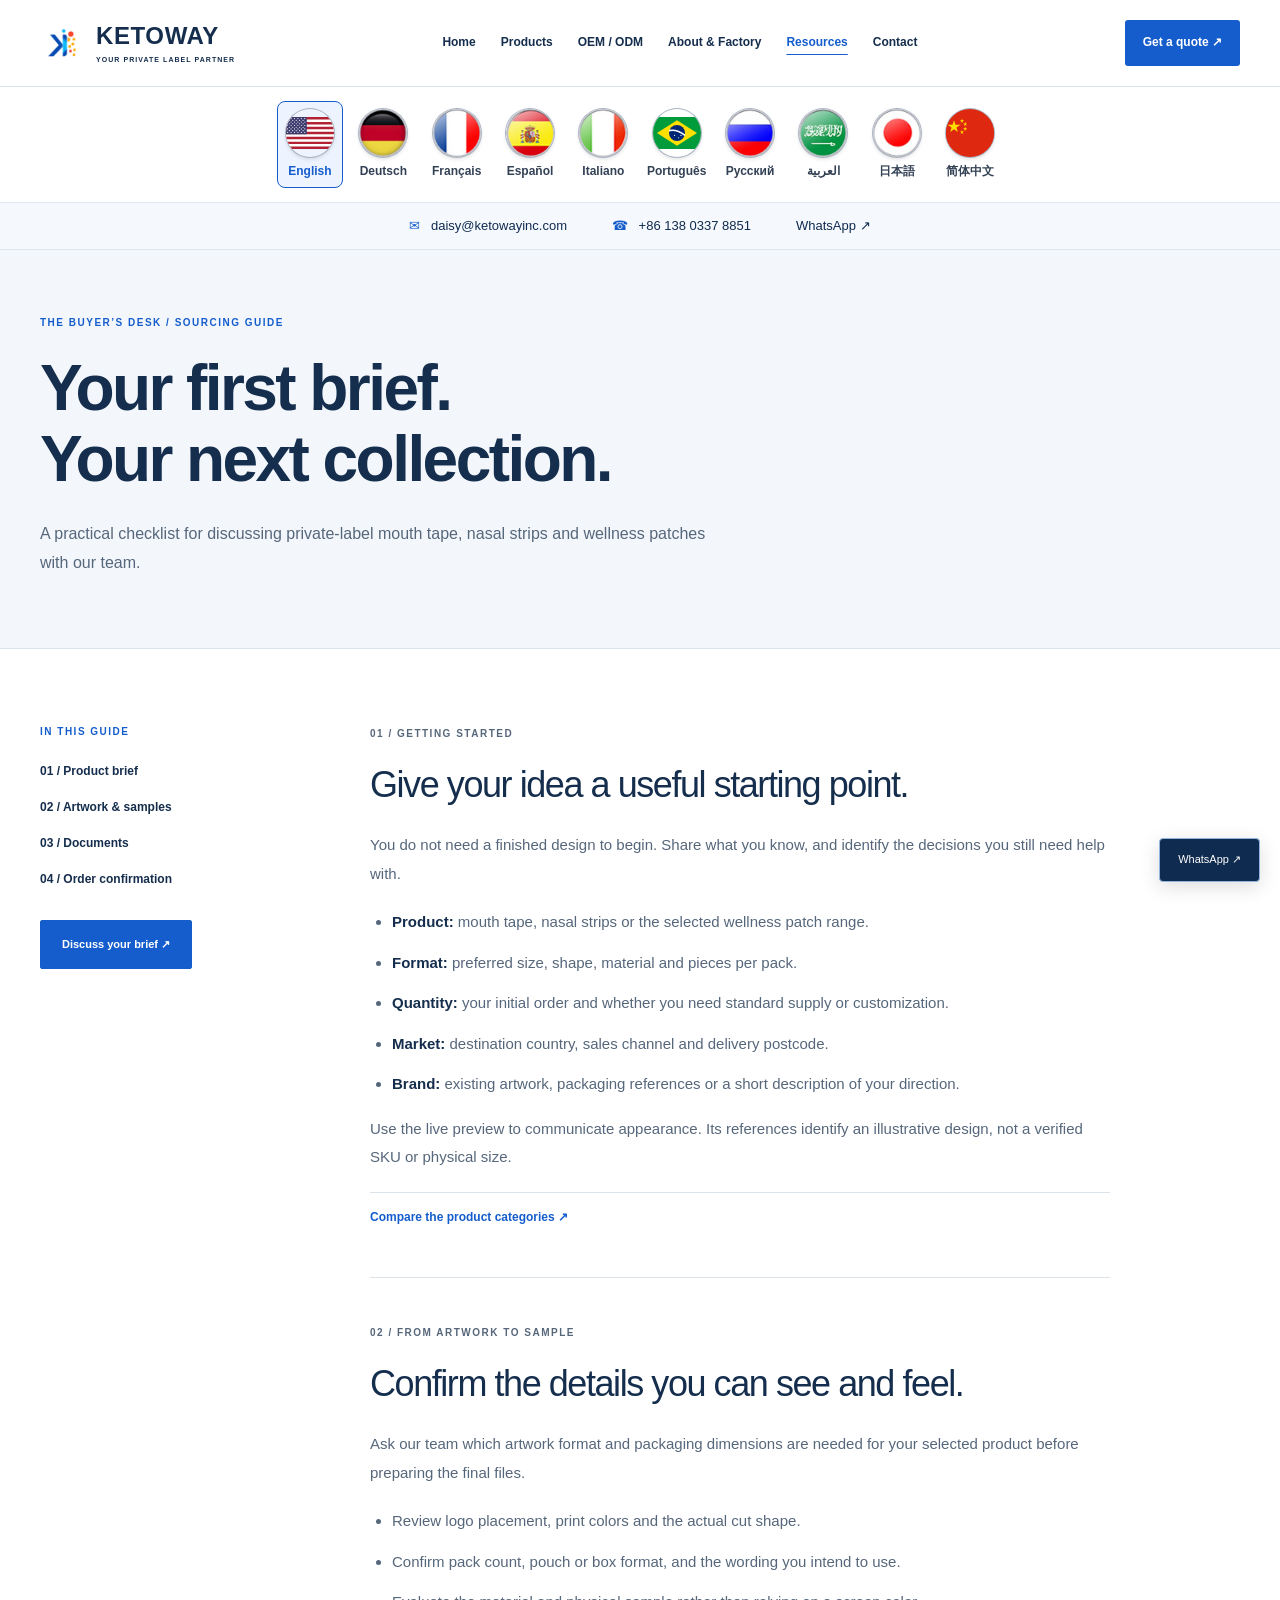
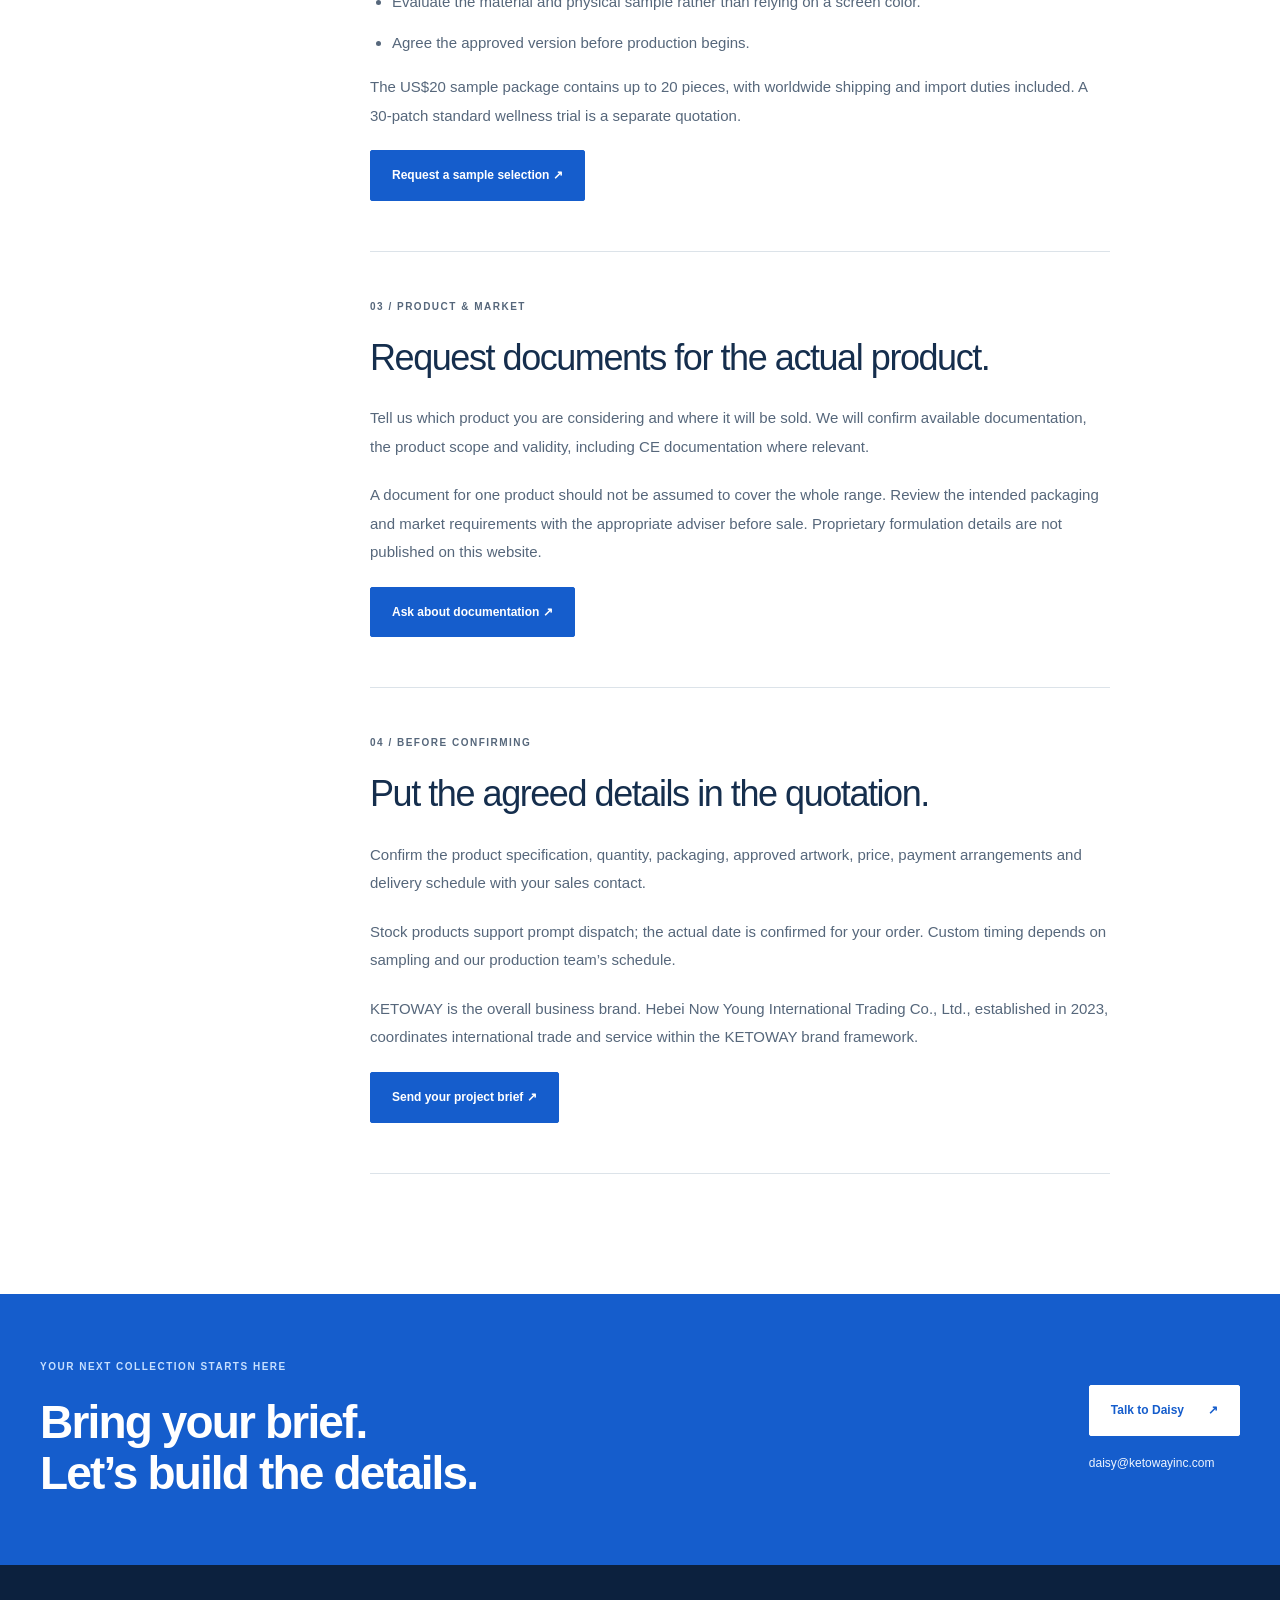
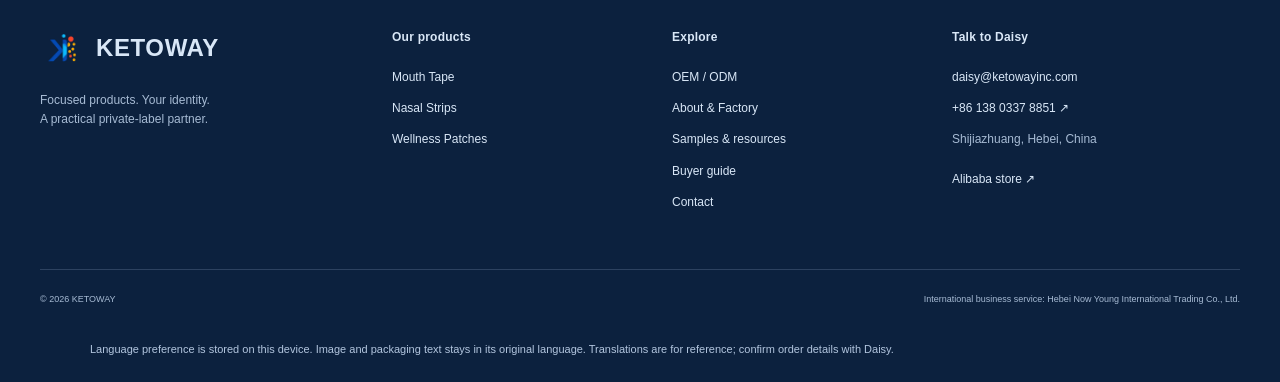
==== commit f19378df: "Move contact details below flags and lead homepage with product panorama" ====
--- a/buyer-guide.html
+++ b/buyer-guide.html
@@ -1 +1 @@
-<!doctype html><html lang="en"><head><meta charset="utf-8"><meta name="viewport" content="width=device-width,initial-scale=1"><meta name="description" content="Prepare your KETOWAY private-label brief: product options, artwork, samples, documents and order confirmation."><meta name="theme-color" content="#102b50"><title>Private Label Sourcing Guide | KETOWAY</title><link rel="canonical" href="https://www.ketowayinc.com/buyer-guide.html"><link rel="stylesheet" href="styles.css?v=20260922-studio"><link rel="icon" href="assets/ketoway-logo.png"><link rel="stylesheet" href="studio.css?v=20260922-studio"><link rel="stylesheet" href="languages.css?v=20260923-flags10"></head><body><a class="skip" href="#main">Skip to content</a><div class="topbar"><div class="container"><span>PRIVATE LABEL · OEM / ODM · GLOBAL PARTNERSHIPS</span><a href="mailto:daisy@ketowayinc.com">daisy@ketowayinc.com ↗</a></div></div><header><div class="container header-inner"><a class="brand" href="index.html" aria-label="KETOWAY home"><img class="" src="assets/ketoway-logo.png" alt="" loading="lazy" decoding="async"><strong>KETOWAY<small>YOUR PRIVATE LABEL PARTNER</small></strong></a><button id="menu-toggle" aria-label="Open navigation" aria-controls="main-nav" aria-expanded="false">☰</button><nav id="main-nav" aria-label="Main navigation"><a href="index.html">Home</a><a href="products.html">Products</a><a href="oem.html">OEM / ODM</a><a href="factory.html">About & Factory</a><a href="resources.html" aria-current="page">Resources</a><a href="contact.html">Contact</a></nav><a class="header-quote" href="contact.html">Get a quote ↗</a></div></header><nav class="category-rail" aria-label="Product shortcuts"><div class="container"><a href="mouth-tape.html">Mouth Tape</a><a href="nasal-strips.html">Nasal Strips</a><a href="functional-patches.html">Wellness Patches</a><a href="buyer-guide.html">Buyer guide ↗</a></div></nav><main id="main"><section class="page-intro"><div class="container"><p class="eyebrow">THE BUYER’S DESK / SOURCING GUIDE</p><h1>Your first brief.<br>Your next collection.</h1><p class="lead">A practical checklist for discussing private-label mouth tape, nasal strips and wellness patches with our team.</p></div></section><div class="container guide-layout"><aside><p class="eyebrow">IN THIS GUIDE</p><nav aria-label="Guide contents"><a href="#brief">01 / Product brief</a><a href="#artwork">02 / Artwork & samples</a><a href="#documents">03 / Documents</a><a href="#order">04 / Order confirmation</a></nav><a class="button" href="contact.html">Discuss your brief ↗</a></aside><article class="guide-article"><section id="brief"><p class="eyebrow">01 / GETTING STARTED</p><h2>Give your idea a useful starting point.</h2><p>You do not need a finished design to begin. Share what you know, and identify the decisions you still need help with.</p><ul><li><strong>Product:</strong> mouth tape, nasal strips or the selected wellness patch range.</li><li><strong>Format:</strong> preferred size, shape, material and pieces per pack.</li><li><strong>Quantity:</strong> your initial order and whether you need standard supply or customization.</li><li><strong>Market:</strong> destination country, sales channel and delivery postcode.</li><li><strong>Brand:</strong> existing artwork, packaging references or a short description of your direction.</li></ul><p>Use the live preview to communicate appearance. Its references identify an illustrative design, not a verified SKU or physical size.</p><a class="text-link" href="products.html">Compare the product categories ↗</a></section><section id="artwork"><p class="eyebrow">02 / FROM ARTWORK TO SAMPLE</p><h2>Confirm the details you can see and feel.</h2><p>Ask our team which artwork format and packaging dimensions are needed for your selected product before preparing the final files.</p><ul><li>Review logo placement, print colors and the actual cut shape.</li><li>Confirm pack count, pouch or box format, and the wording you intend to use.</li><li>Evaluate the material and physical sample rather than relying on a screen color.</li><li>Agree the approved version before production begins.</li></ul><p>The US$20 sample package contains up to 20 pieces, with worldwide shipping and import duties included. A 30-patch standard wellness trial is a separate quotation.</p><a class="button" href="contact.html?request=Sample">Request a sample selection ↗</a></section><section id="documents"><p class="eyebrow">03 / PRODUCT & MARKET</p><h2>Request documents for the actual product.</h2><p>Tell us which product you are considering and where it will be sold. We will confirm available documentation, the product scope and validity, including CE documentation where relevant.</p><p>A document for one product should not be assumed to cover the whole range. Review the intended packaging and market requirements with the appropriate adviser before sale. Proprietary formulation details are not published on this website.</p><a class="button" href="contact.html?request=Documentation">Ask about documentation ↗</a></section><section id="order"><p class="eyebrow">04 / BEFORE CONFIRMING</p><h2>Put the agreed details in the quotation.</h2><p>Confirm the product specification, quantity, packaging, approved artwork, price, payment arrangements and delivery schedule with your sales contact.</p><p>Stock products support prompt dispatch; the actual date is confirmed for your order. Custom timing depends on sampling and our production team’s schedule.</p><p>KETOWAY is the overall business brand. Hebei Now Young International Trading Co., Ltd., established in 2023, coordinates international trade and service within the KETOWAY brand framework.</p><a class="button" href="contact.html">Send your project brief ↗</a></section></article></div><section class="cta"><div class="container cta-inner"><div><p class="eyebrow">YOUR NEXT COLLECTION STARTS HERE</p><h2>Bring your brief.<br>Let’s build the details.</h2></div><div><a class="button" href="contact.html">Talk to Daisy<span aria-hidden="true">↗</span></a><a class="email-link" href="mailto:daisy@ketowayinc.com">daisy@ketowayinc.com</a></div></div></section></main><footer><div class="container footer-grid"><div><a class="brand" href="index.html"><img class="" src="assets/ketoway-logo.png" alt="" loading="lazy" decoding="async"><strong>KETOWAY</strong></a><p>Focused products. Your identity.<br>A practical private-label partner.</p></div><div><h3>Our products</h3><a href="mouth-tape.html">Mouth Tape</a><a href="nasal-strips.html">Nasal Strips</a><a href="functional-patches.html">Wellness Patches</a></div><div><h3>Explore</h3><a href="oem.html">OEM / ODM</a><a href="factory.html">About & Factory</a><a href="resources.html">Samples & resources</a><a href="buyer-guide.html">Buyer guide</a><a href="contact.html">Contact</a></div><div><h3>Talk to Daisy</h3><a href="mailto:daisy@ketowayinc.com">daisy@ketowayinc.com</a><a href="https://wa.me/8613803378851" target="_blank" rel="noopener">+86 138 0337 8851 ↗</a><p>Shijiazhuang, Hebei, China</p><a href="https://ketoway.en.alibaba.com/" target="_blank" rel="noopener">Alibaba store ↗</a></div></div><div class="container footer-bottom"><span>© 2026 KETOWAY</span><span>International business service: Hebei Now Young International Trading Co., Ltd.</span></div><div class="language-note container" data-language-note></div></footer><a class="floating-contact" href="https://wa.me/8613803378851" target="_blank" rel="noopener" aria-label="Contact Daisy on WhatsApp">WhatsApp ↗</a><script src="script.js?v=20260922-studio"></script><script src="config-data.js?v=20260922-studio"></script><script src="configurator.js?v=20260922-studio"></script><script src="studio.js?v=20260922-studio"></script><script src="translations.js?v=20260923-flags10"></script><script src="languages.js?v=20260923-flags10"></script></body></html>+<!doctype html><html lang="en"><head><meta charset="utf-8"><meta name="viewport" content="width=device-width,initial-scale=1"><meta name="description" content="Prepare your KETOWAY private-label brief: product options, artwork, samples, documents and order confirmation."><meta name="theme-color" content="#102b50"><title>Private Label Sourcing Guide | KETOWAY</title><link rel="canonical" href="https://www.ketowayinc.com/buyer-guide.html"><link rel="stylesheet" href="styles.css?v=20260922-studio"><link rel="icon" href="assets/ketoway-logo.png"><link rel="stylesheet" href="studio.css?v=20260922-studio"><link rel="stylesheet" href="languages.css?v=20260923-layout"></head><body><a class="skip" href="#main">Skip to content</a><header><div class="container header-inner"><a class="brand" href="index.html" aria-label="KETOWAY home"><img class="" src="assets/ketoway-logo.png" alt="" loading="lazy" decoding="async"><strong>KETOWAY<small>YOUR PRIVATE LABEL PARTNER</small></strong></a><button id="menu-toggle" aria-label="Open navigation" aria-controls="main-nav" aria-expanded="false">☰</button><nav id="main-nav" aria-label="Main navigation"><a href="index.html">Home</a><a href="products.html">Products</a><a href="oem.html">OEM / ODM</a><a href="factory.html">About & Factory</a><a href="resources.html" aria-current="page">Resources</a><a href="contact.html">Contact</a></nav><a class="header-quote" href="contact.html">Get a quote ↗</a></div></header><div class="contact-strip"><div class="container" data-no-translate><a href="mailto:daisy@ketowayinc.com"><span aria-hidden="true">✉</span> daisy@ketowayinc.com</a><a href="tel:+8613803378851"><span aria-hidden="true">☎</span> +86 138 0337 8851</a><a href="https://wa.me/8613803378851" target="_blank" rel="noopener">WhatsApp ↗</a></div></div><main id="main"><section class="page-intro"><div class="container"><p class="eyebrow">THE BUYER’S DESK / SOURCING GUIDE</p><h1>Your first brief.<br>Your next collection.</h1><p class="lead">A practical checklist for discussing private-label mouth tape, nasal strips and wellness patches with our team.</p></div></section><div class="container guide-layout"><aside><p class="eyebrow">IN THIS GUIDE</p><nav aria-label="Guide contents"><a href="#brief">01 / Product brief</a><a href="#artwork">02 / Artwork & samples</a><a href="#documents">03 / Documents</a><a href="#order">04 / Order confirmation</a></nav><a class="button" href="contact.html">Discuss your brief ↗</a></aside><article class="guide-article"><section id="brief"><p class="eyebrow">01 / GETTING STARTED</p><h2>Give your idea a useful starting point.</h2><p>You do not need a finished design to begin. Share what you know, and identify the decisions you still need help with.</p><ul><li><strong>Product:</strong> mouth tape, nasal strips or the selected wellness patch range.</li><li><strong>Format:</strong> preferred size, shape, material and pieces per pack.</li><li><strong>Quantity:</strong> your initial order and whether you need standard supply or customization.</li><li><strong>Market:</strong> destination country, sales channel and delivery postcode.</li><li><strong>Brand:</strong> existing artwork, packaging references or a short description of your direction.</li></ul><p>Use the live preview to communicate appearance. Its references identify an illustrative design, not a verified SKU or physical size.</p><a class="text-link" href="products.html">Compare the product categories ↗</a></section><section id="artwork"><p class="eyebrow">02 / FROM ARTWORK TO SAMPLE</p><h2>Confirm the details you can see and feel.</h2><p>Ask our team which artwork format and packaging dimensions are needed for your selected product before preparing the final files.</p><ul><li>Review logo placement, print colors and the actual cut shape.</li><li>Confirm pack count, pouch or box format, and the wording you intend to use.</li><li>Evaluate the material and physical sample rather than relying on a screen color.</li><li>Agree the approved version before production begins.</li></ul><p>The US$20 sample package contains up to 20 pieces, with worldwide shipping and import duties included. A 30-patch standard wellness trial is a separate quotation.</p><a class="button" href="contact.html?request=Sample">Request a sample selection ↗</a></section><section id="documents"><p class="eyebrow">03 / PRODUCT & MARKET</p><h2>Request documents for the actual product.</h2><p>Tell us which product you are considering and where it will be sold. We will confirm available documentation, the product scope and validity, including CE documentation where relevant.</p><p>A document for one product should not be assumed to cover the whole range. Review the intended packaging and market requirements with the appropriate adviser before sale. Proprietary formulation details are not published on this website.</p><a class="button" href="contact.html?request=Documentation">Ask about documentation ↗</a></section><section id="order"><p class="eyebrow">04 / BEFORE CONFIRMING</p><h2>Put the agreed details in the quotation.</h2><p>Confirm the product specification, quantity, packaging, approved artwork, price, payment arrangements and delivery schedule with your sales contact.</p><p>Stock products support prompt dispatch; the actual date is confirmed for your order. Custom timing depends on sampling and our production team’s schedule.</p><p>KETOWAY is the overall business brand. Hebei Now Young International Trading Co., Ltd., established in 2023, coordinates international trade and service within the KETOWAY brand framework.</p><a class="button" href="contact.html">Send your project brief ↗</a></section></article></div><section class="cta"><div class="container cta-inner"><div><p class="eyebrow">YOUR NEXT COLLECTION STARTS HERE</p><h2>Bring your brief.<br>Let’s build the details.</h2></div><div><a class="button" href="contact.html">Talk to Daisy<span aria-hidden="true">↗</span></a><a class="email-link" href="mailto:daisy@ketowayinc.com">daisy@ketowayinc.com</a></div></div></section></main><footer><div class="container footer-grid"><div><a class="brand" href="index.html"><img class="" src="assets/ketoway-logo.png" alt="" loading="lazy" decoding="async"><strong>KETOWAY</strong></a><p>Focused products. Your identity.<br>A practical private-label partner.</p></div><div><h3>Our products</h3><a href="mouth-tape.html">Mouth Tape</a><a href="nasal-strips.html">Nasal Strips</a><a href="functional-patches.html">Wellness Patches</a></div><div><h3>Explore</h3><a href="oem.html">OEM / ODM</a><a href="factory.html">About & Factory</a><a href="resources.html">Samples & resources</a><a href="buyer-guide.html">Buyer guide</a><a href="contact.html">Contact</a></div><div><h3>Talk to Daisy</h3><a href="mailto:daisy@ketowayinc.com">daisy@ketowayinc.com</a><a href="https://wa.me/8613803378851" target="_blank" rel="noopener">+86 138 0337 8851 ↗</a><p>Shijiazhuang, Hebei, China</p><a href="https://ketoway.en.alibaba.com/" target="_blank" rel="noopener">Alibaba store ↗</a></div></div><div class="container footer-bottom"><span>© 2026 KETOWAY</span><span>International business service: Hebei Now Young International Trading Co., Ltd.</span></div><div class="language-note container" data-language-note></div></footer><a class="floating-contact" href="https://wa.me/8613803378851" target="_blank" rel="noopener" aria-label="Contact Daisy on WhatsApp">WhatsApp ↗</a><script src="script.js?v=20260922-studio"></script><script src="config-data.js?v=20260922-studio"></script><script src="configurator.js?v=20260922-studio"></script><script src="studio.js?v=20260922-studio"></script><script src="translations.js?v=20260923-flags10"></script><script src="languages.js?v=20260923-flags10"></script></body></html>
--- a/languages.css
+++ b/languages.css
@@ -7,3 +7,5 @@
 
 .language-strip{background:#fff;border-bottom:1px solid #e1e7ef;padding:14px 20px;direction:ltr}.language-options{display:grid;grid-template-columns:repeat(10,minmax(0,1fr));max-width:1050px;margin:auto;gap:8px}.language-options button{display:flex;flex-direction:column;align-items:center;justify-content:center;gap:7px;border:1px solid transparent;border-radius:8px;padding:7px 2px;background:white;color:#334155;font:600 12px/1.3 Arial,sans-serif;cursor:pointer;min-width:0}.language-options button:hover{background:#f1f6fe}.language-options button[aria-pressed=true]{background:#edf4ff;border-color:#155dcc;color:#155dcc}.language-options button:focus-visible{outline:3px solid #155dcc;outline-offset:2px}.language-check{display:none}.language-flag{display:block;width:48px;height:48px;border-radius:50%;overflow:hidden;flex:none;background-repeat:no-repeat;box-shadow:0 0 0 1px #aab4c2,0 2px 4px #0002}.language-flag svg{width:100%;height:100%;object-fit:cover}.flag-de,.flag-fr,.flag-es,.flag-it,.flag-ru,.flag-jp,.flag-sa{background-image:url('assets/language-flags.jpg');background-size:1440px 120.75px}.flag-de{background-position:-272.25px -37.5px}.flag-es{background-position:-384.75px -37.5px}.flag-fr{background-position:-444px -37.5px}.flag-it{background-position:-501px -37.5px}.flag-ru{background-position:-557.25px -37.5px}.flag-jp{background-position:-669.75px -37.5px}.flag-sa{background-position:-725.25px -37.5px}.language-flag svg{object-fit:cover}html[dir=rtl] .configurator{direction:ltr}html[dir=rtl] .config-controls{direction:rtl;text-align:right}html[dir=rtl] a[href^='mailto:'],html[dir=rtl] a[href^='tel:']{direction:ltr;unicode-bidi:isolate}html[dir=rtl] .config-view,html[dir=rtl] .config-stage{direction:ltr}html[dir=rtl] input[type=email]{direction:ltr}html[dir=rtl] .brand{direction:ltr}
 @media(max-width:780px){.language-strip{padding:10px 12px}.language-options{grid-template-columns:repeat(5,minmax(0,1fr));gap:5px}.language-options button{font-size:10px;padding:6px 1px;gap:5px}.language-flag{width:48px;height:48px}.language-strip .language-flag{transform:scale(.83);margin:-4px}}
+
+.contact-strip{background:#f5f8fc;border-bottom:1px solid #dde5ef;color:#102b50}.contact-strip .container{display:flex;align-items:center;justify-content:center;gap:45px;padding-block:13px;direction:ltr}.contact-strip a{font-size:13px;text-decoration:none;white-space:nowrap}.contact-strip a:hover{text-decoration:underline}.contact-strip a:focus-visible{outline:2px solid #155dcc;outline-offset:4px}.contact-strip a span{color:#155dcc;margin-right:7px}.studio-hero>.studio-panorama{display:block}.studio-hero>.studio-intro{border-bottom:1px solid #e1e7ef}@media(max-width:600px){.contact-strip .container{gap:7px 16px;flex-wrap:wrap;padding-block:12px}.contact-strip a{font-size:11px}.contact-strip a:first-child{flex-basis:100%;text-align:center}}
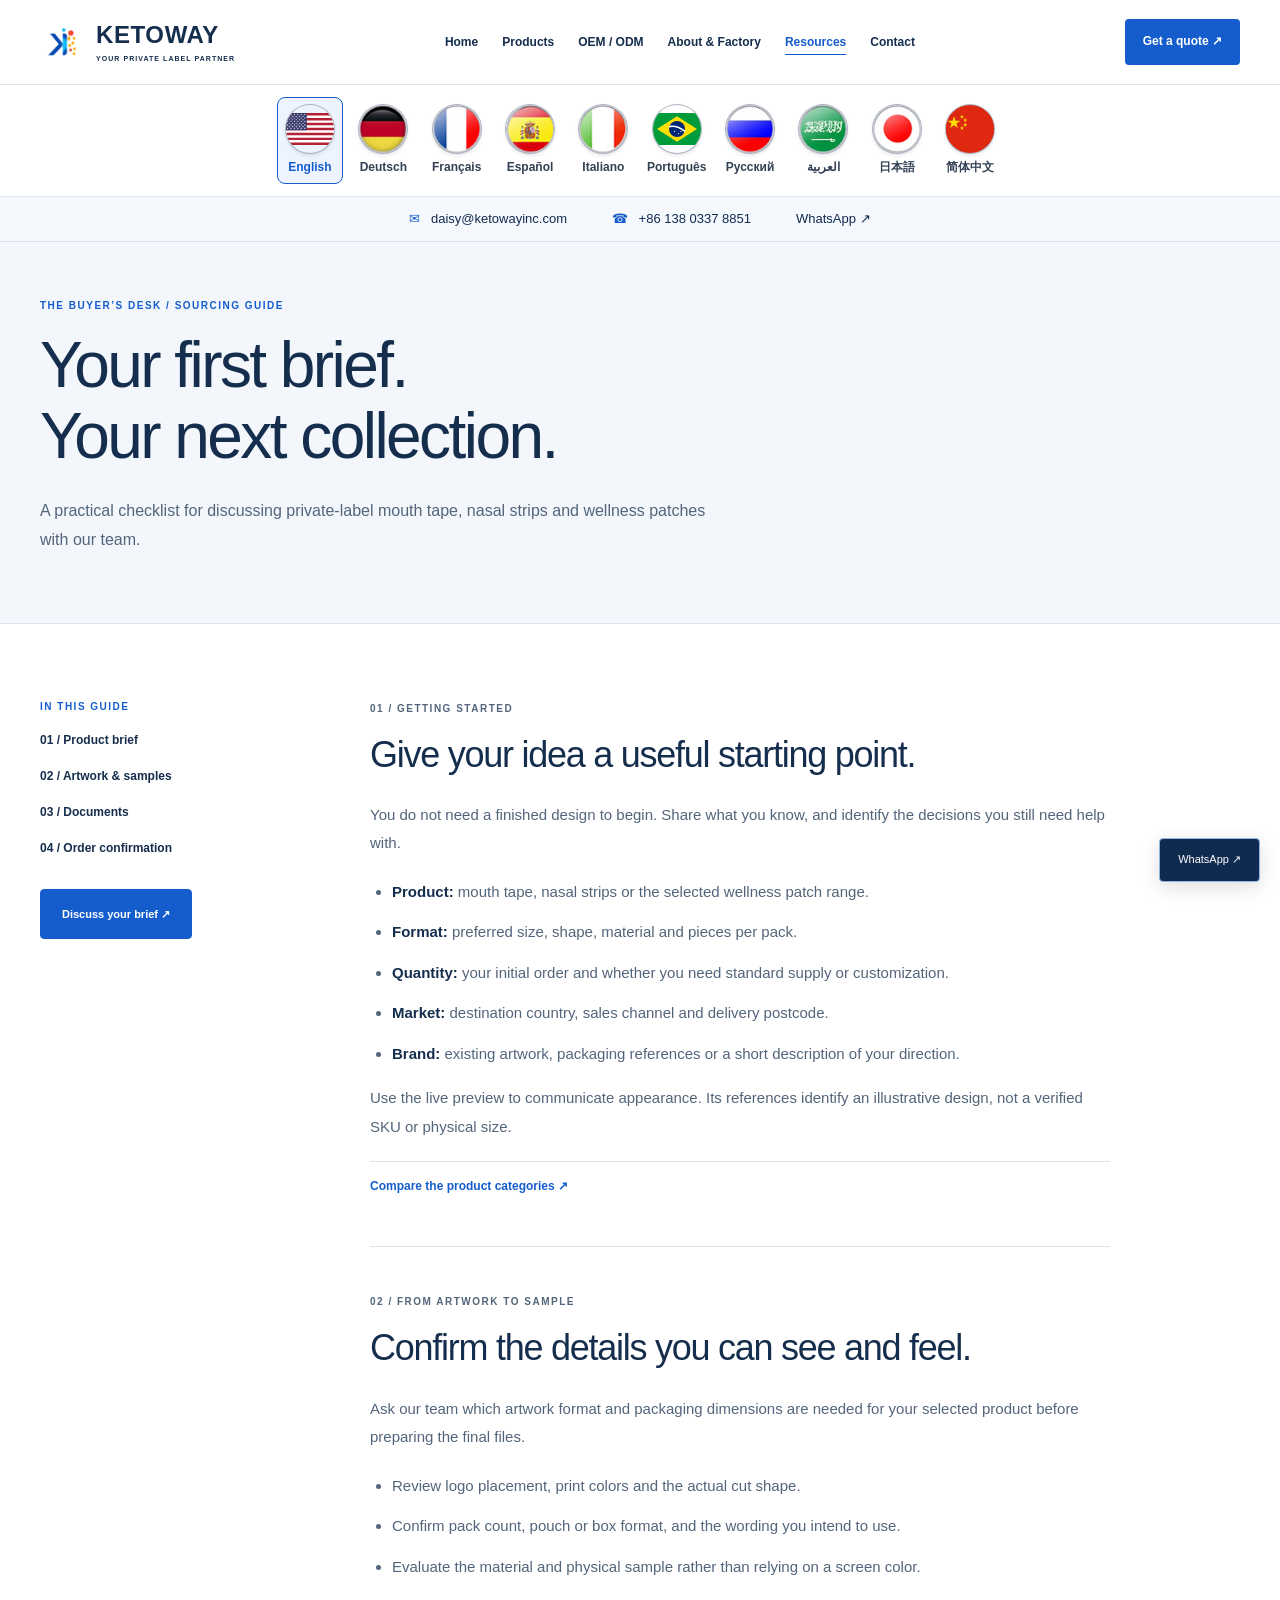
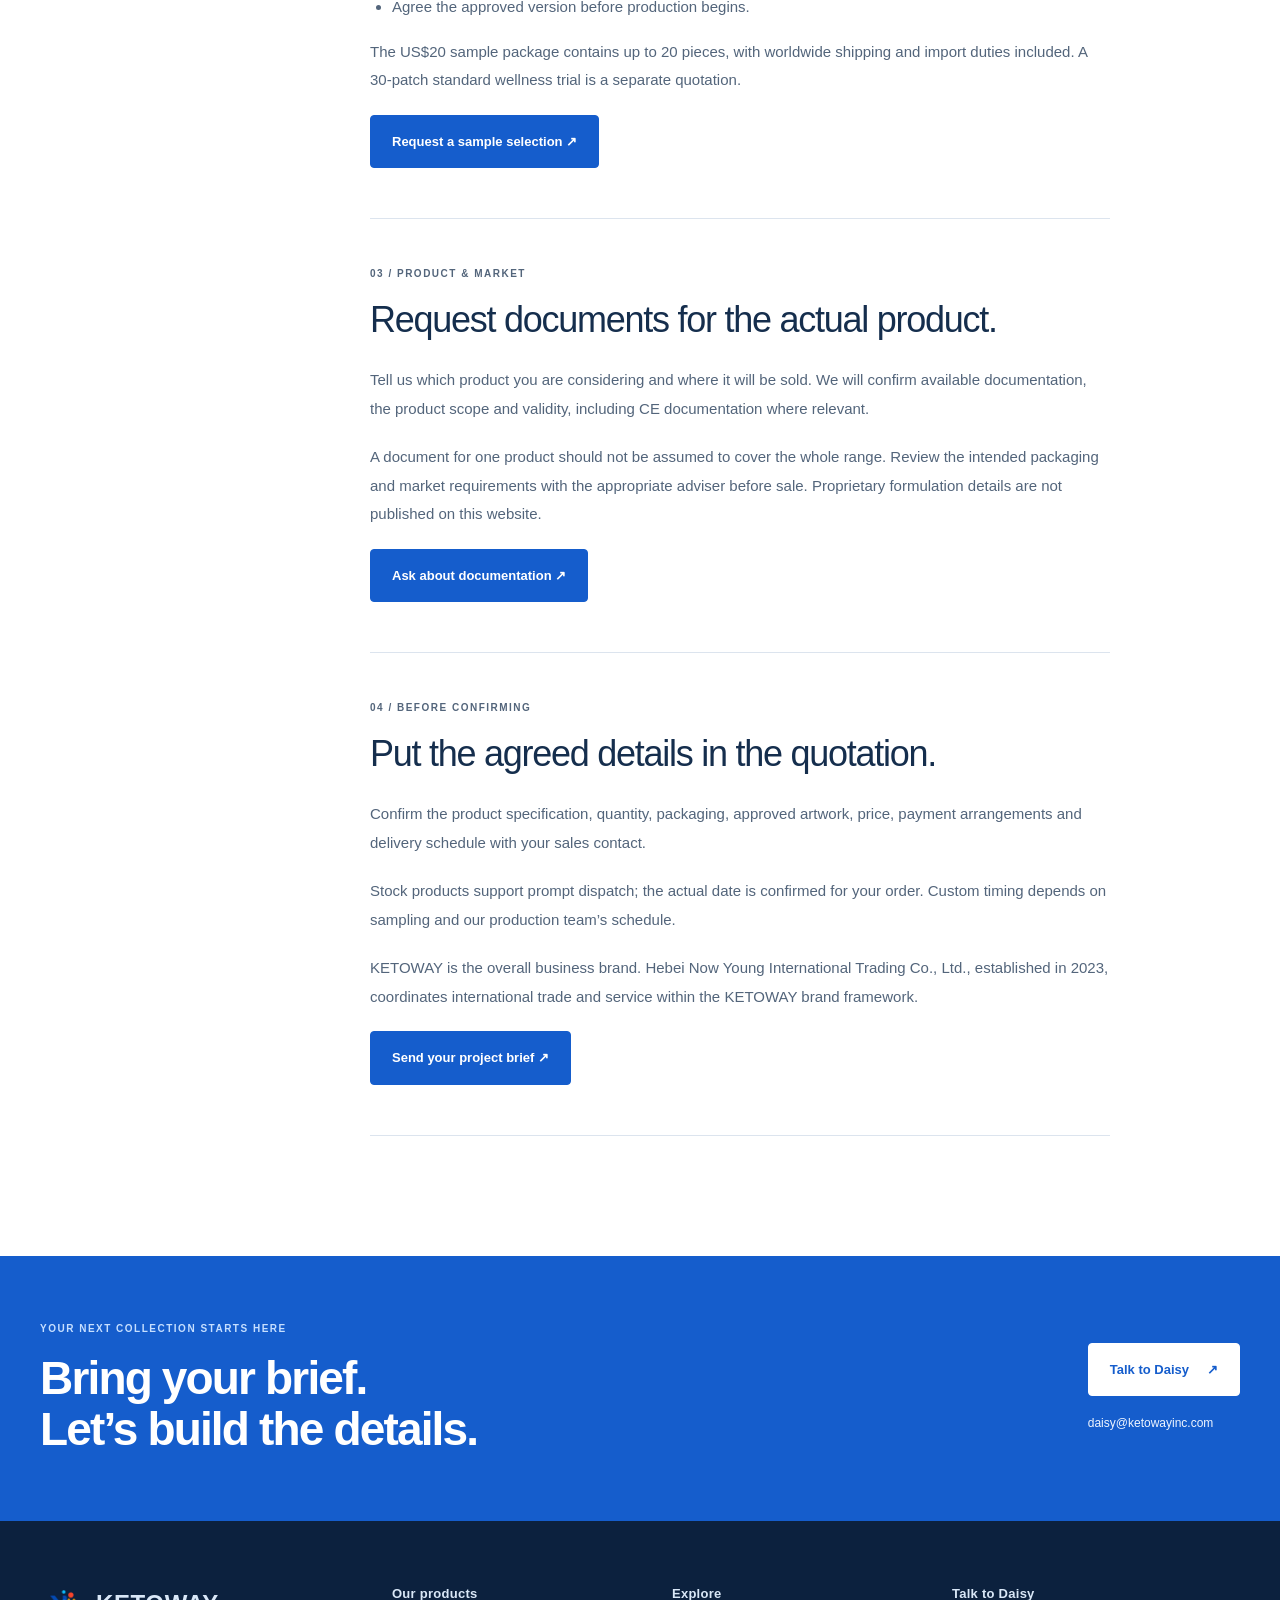
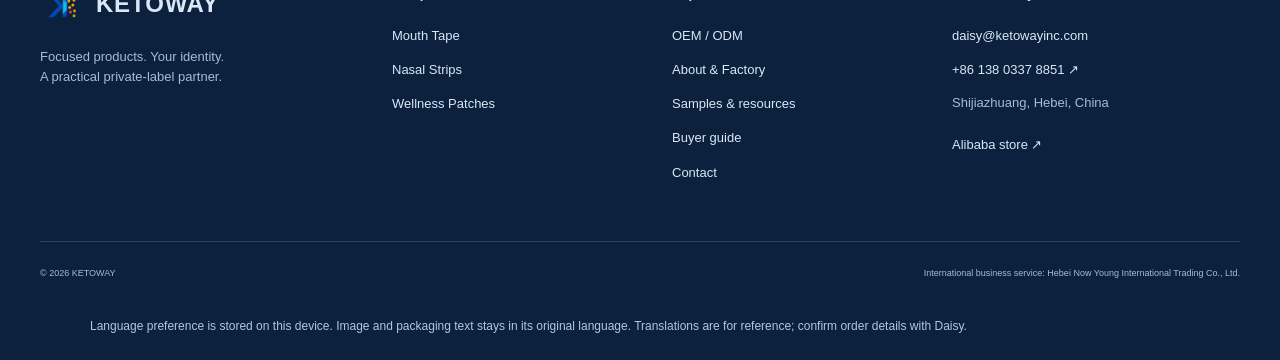
==== commit 40d518cc: "Unify responsive spacing and typography; add supplied mouth and nasal customization assets" ====
--- a/buyer-guide.html
+++ b/buyer-guide.html
@@ -1 +1 @@
-<!doctype html><html lang="en"><head><meta charset="utf-8"><meta name="viewport" content="width=device-width,initial-scale=1"><meta name="description" content="Prepare your KETOWAY private-label brief: product options, artwork, samples, documents and order confirmation."><meta name="theme-color" content="#102b50"><title>Private Label Sourcing Guide | KETOWAY</title><link rel="canonical" href="https://www.ketowayinc.com/buyer-guide.html"><link rel="stylesheet" href="styles.css?v=20260922-studio"><link rel="icon" href="assets/ketoway-logo.png"><link rel="stylesheet" href="studio.css?v=20260922-studio"><link rel="stylesheet" href="languages.css?v=20260923-layout"></head><body><a class="skip" href="#main">Skip to content</a><header><div class="container header-inner"><a class="brand" href="index.html" aria-label="KETOWAY home"><img class="" src="assets/ketoway-logo.png" alt="" loading="lazy" decoding="async"><strong>KETOWAY<small>YOUR PRIVATE LABEL PARTNER</small></strong></a><button id="menu-toggle" aria-label="Open navigation" aria-controls="main-nav" aria-expanded="false">☰</button><nav id="main-nav" aria-label="Main navigation"><a href="index.html">Home</a><a href="products.html">Products</a><a href="oem.html">OEM / ODM</a><a href="factory.html">About & Factory</a><a href="resources.html" aria-current="page">Resources</a><a href="contact.html">Contact</a></nav><a class="header-quote" href="contact.html">Get a quote ↗</a></div></header><div class="contact-strip"><div class="container" data-no-translate><a href="mailto:daisy@ketowayinc.com"><span aria-hidden="true">✉</span> daisy@ketowayinc.com</a><a href="tel:+8613803378851"><span aria-hidden="true">☎</span> +86 138 0337 8851</a><a href="https://wa.me/8613803378851" target="_blank" rel="noopener">WhatsApp ↗</a></div></div><main id="main"><section class="page-intro"><div class="container"><p class="eyebrow">THE BUYER’S DESK / SOURCING GUIDE</p><h1>Your first brief.<br>Your next collection.</h1><p class="lead">A practical checklist for discussing private-label mouth tape, nasal strips and wellness patches with our team.</p></div></section><div class="container guide-layout"><aside><p class="eyebrow">IN THIS GUIDE</p><nav aria-label="Guide contents"><a href="#brief">01 / Product brief</a><a href="#artwork">02 / Artwork & samples</a><a href="#documents">03 / Documents</a><a href="#order">04 / Order confirmation</a></nav><a class="button" href="contact.html">Discuss your brief ↗</a></aside><article class="guide-article"><section id="brief"><p class="eyebrow">01 / GETTING STARTED</p><h2>Give your idea a useful starting point.</h2><p>You do not need a finished design to begin. Share what you know, and identify the decisions you still need help with.</p><ul><li><strong>Product:</strong> mouth tape, nasal strips or the selected wellness patch range.</li><li><strong>Format:</strong> preferred size, shape, material and pieces per pack.</li><li><strong>Quantity:</strong> your initial order and whether you need standard supply or customization.</li><li><strong>Market:</strong> destination country, sales channel and delivery postcode.</li><li><strong>Brand:</strong> existing artwork, packaging references or a short description of your direction.</li></ul><p>Use the live preview to communicate appearance. Its references identify an illustrative design, not a verified SKU or physical size.</p><a class="text-link" href="products.html">Compare the product categories ↗</a></section><section id="artwork"><p class="eyebrow">02 / FROM ARTWORK TO SAMPLE</p><h2>Confirm the details you can see and feel.</h2><p>Ask our team which artwork format and packaging dimensions are needed for your selected product before preparing the final files.</p><ul><li>Review logo placement, print colors and the actual cut shape.</li><li>Confirm pack count, pouch or box format, and the wording you intend to use.</li><li>Evaluate the material and physical sample rather than relying on a screen color.</li><li>Agree the approved version before production begins.</li></ul><p>The US$20 sample package contains up to 20 pieces, with worldwide shipping and import duties included. A 30-patch standard wellness trial is a separate quotation.</p><a class="button" href="contact.html?request=Sample">Request a sample selection ↗</a></section><section id="documents"><p class="eyebrow">03 / PRODUCT & MARKET</p><h2>Request documents for the actual product.</h2><p>Tell us which product you are considering and where it will be sold. We will confirm available documentation, the product scope and validity, including CE documentation where relevant.</p><p>A document for one product should not be assumed to cover the whole range. Review the intended packaging and market requirements with the appropriate adviser before sale. Proprietary formulation details are not published on this website.</p><a class="button" href="contact.html?request=Documentation">Ask about documentation ↗</a></section><section id="order"><p class="eyebrow">04 / BEFORE CONFIRMING</p><h2>Put the agreed details in the quotation.</h2><p>Confirm the product specification, quantity, packaging, approved artwork, price, payment arrangements and delivery schedule with your sales contact.</p><p>Stock products support prompt dispatch; the actual date is confirmed for your order. Custom timing depends on sampling and our production team’s schedule.</p><p>KETOWAY is the overall business brand. Hebei Now Young International Trading Co., Ltd., established in 2023, coordinates international trade and service within the KETOWAY brand framework.</p><a class="button" href="contact.html">Send your project brief ↗</a></section></article></div><section class="cta"><div class="container cta-inner"><div><p class="eyebrow">YOUR NEXT COLLECTION STARTS HERE</p><h2>Bring your brief.<br>Let’s build the details.</h2></div><div><a class="button" href="contact.html">Talk to Daisy<span aria-hidden="true">↗</span></a><a class="email-link" href="mailto:daisy@ketowayinc.com">daisy@ketowayinc.com</a></div></div></section></main><footer><div class="container footer-grid"><div><a class="brand" href="index.html"><img class="" src="assets/ketoway-logo.png" alt="" loading="lazy" decoding="async"><strong>KETOWAY</strong></a><p>Focused products. Your identity.<br>A practical private-label partner.</p></div><div><h3>Our products</h3><a href="mouth-tape.html">Mouth Tape</a><a href="nasal-strips.html">Nasal Strips</a><a href="functional-patches.html">Wellness Patches</a></div><div><h3>Explore</h3><a href="oem.html">OEM / ODM</a><a href="factory.html">About & Factory</a><a href="resources.html">Samples & resources</a><a href="buyer-guide.html">Buyer guide</a><a href="contact.html">Contact</a></div><div><h3>Talk to Daisy</h3><a href="mailto:daisy@ketowayinc.com">daisy@ketowayinc.com</a><a href="https://wa.me/8613803378851" target="_blank" rel="noopener">+86 138 0337 8851 ↗</a><p>Shijiazhuang, Hebei, China</p><a href="https://ketoway.en.alibaba.com/" target="_blank" rel="noopener">Alibaba store ↗</a></div></div><div class="container footer-bottom"><span>© 2026 KETOWAY</span><span>International business service: Hebei Now Young International Trading Co., Ltd.</span></div><div class="language-note container" data-language-note></div></footer><a class="floating-contact" href="https://wa.me/8613803378851" target="_blank" rel="noopener" aria-label="Contact Daisy on WhatsApp">WhatsApp ↗</a><script src="script.js?v=20260922-studio"></script><script src="config-data.js?v=20260922-studio"></script><script src="configurator.js?v=20260922-studio"></script><script src="studio.js?v=20260922-studio"></script><script src="translations.js?v=20260923-flags10"></script><script src="languages.js?v=20260923-flags10"></script></body></html>+<!doctype html><html lang="en"><head><meta charset="utf-8"><meta name="viewport" content="width=device-width,initial-scale=1"><meta name="description" content="Prepare your KETOWAY private-label brief: product options, artwork, samples, documents and order confirmation."><meta name="theme-color" content="#102b50"><title>Private Label Sourcing Guide | KETOWAY</title><link rel="canonical" href="https://www.ketowayinc.com/buyer-guide.html"><link rel="stylesheet" href="styles.css?v=20260922-studio"><link rel="icon" href="assets/ketoway-logo.png"><link rel="stylesheet" href="studio.css?v=20260922-studio"><link rel="stylesheet" href="languages.css?v=20260923-layout"><link rel="stylesheet" href="design-polish.css?v=20260923-polish"></head><body><a class="skip" href="#main">Skip to content</a><header><div class="container header-inner"><a class="brand" href="index.html" aria-label="KETOWAY home"><img class="" src="assets/ketoway-logo.png" alt="" loading="lazy" decoding="async"><strong>KETOWAY<small>YOUR PRIVATE LABEL PARTNER</small></strong></a><button id="menu-toggle" aria-label="Open navigation" aria-controls="main-nav" aria-expanded="false">☰</button><nav id="main-nav" aria-label="Main navigation"><a href="index.html">Home</a><a href="products.html">Products</a><a href="oem.html">OEM / ODM</a><a href="factory.html">About & Factory</a><a href="resources.html" aria-current="page">Resources</a><a href="contact.html">Contact</a></nav><a class="header-quote" href="contact.html">Get a quote ↗</a></div></header><div class="contact-strip"><div class="container" data-no-translate><a href="mailto:daisy@ketowayinc.com"><span aria-hidden="true">✉</span> daisy@ketowayinc.com</a><a href="tel:+8613803378851"><span aria-hidden="true">☎</span> +86 138 0337 8851</a><a href="https://wa.me/8613803378851" target="_blank" rel="noopener">WhatsApp ↗</a></div></div><main id="main"><section class="page-intro"><div class="container"><p class="eyebrow">THE BUYER’S DESK / SOURCING GUIDE</p><h1>Your first brief.<br>Your next collection.</h1><p class="lead">A practical checklist for discussing private-label mouth tape, nasal strips and wellness patches with our team.</p></div></section><div class="container guide-layout"><aside><p class="eyebrow">IN THIS GUIDE</p><nav aria-label="Guide contents"><a href="#brief">01 / Product brief</a><a href="#artwork">02 / Artwork & samples</a><a href="#documents">03 / Documents</a><a href="#order">04 / Order confirmation</a></nav><a class="button" href="contact.html">Discuss your brief ↗</a></aside><article class="guide-article"><section id="brief"><p class="eyebrow">01 / GETTING STARTED</p><h2>Give your idea a useful starting point.</h2><p>You do not need a finished design to begin. Share what you know, and identify the decisions you still need help with.</p><ul><li><strong>Product:</strong> mouth tape, nasal strips or the selected wellness patch range.</li><li><strong>Format:</strong> preferred size, shape, material and pieces per pack.</li><li><strong>Quantity:</strong> your initial order and whether you need standard supply or customization.</li><li><strong>Market:</strong> destination country, sales channel and delivery postcode.</li><li><strong>Brand:</strong> existing artwork, packaging references or a short description of your direction.</li></ul><p>Use the live preview to communicate appearance. Its references identify an illustrative design, not a verified SKU or physical size.</p><a class="text-link" href="products.html">Compare the product categories ↗</a></section><section id="artwork"><p class="eyebrow">02 / FROM ARTWORK TO SAMPLE</p><h2>Confirm the details you can see and feel.</h2><p>Ask our team which artwork format and packaging dimensions are needed for your selected product before preparing the final files.</p><ul><li>Review logo placement, print colors and the actual cut shape.</li><li>Confirm pack count, pouch or box format, and the wording you intend to use.</li><li>Evaluate the material and physical sample rather than relying on a screen color.</li><li>Agree the approved version before production begins.</li></ul><p>The US$20 sample package contains up to 20 pieces, with worldwide shipping and import duties included. A 30-patch standard wellness trial is a separate quotation.</p><a class="button" href="contact.html?request=Sample">Request a sample selection ↗</a></section><section id="documents"><p class="eyebrow">03 / PRODUCT & MARKET</p><h2>Request documents for the actual product.</h2><p>Tell us which product you are considering and where it will be sold. We will confirm available documentation, the product scope and validity, including CE documentation where relevant.</p><p>A document for one product should not be assumed to cover the whole range. Review the intended packaging and market requirements with the appropriate adviser before sale. Proprietary formulation details are not published on this website.</p><a class="button" href="contact.html?request=Documentation">Ask about documentation ↗</a></section><section id="order"><p class="eyebrow">04 / BEFORE CONFIRMING</p><h2>Put the agreed details in the quotation.</h2><p>Confirm the product specification, quantity, packaging, approved artwork, price, payment arrangements and delivery schedule with your sales contact.</p><p>Stock products support prompt dispatch; the actual date is confirmed for your order. Custom timing depends on sampling and our production team’s schedule.</p><p>KETOWAY is the overall business brand. Hebei Now Young International Trading Co., Ltd., established in 2023, coordinates international trade and service within the KETOWAY brand framework.</p><a class="button" href="contact.html">Send your project brief ↗</a></section></article></div><section class="cta"><div class="container cta-inner"><div><p class="eyebrow">YOUR NEXT COLLECTION STARTS HERE</p><h2>Bring your brief.<br>Let’s build the details.</h2></div><div><a class="button" href="contact.html">Talk to Daisy<span aria-hidden="true">↗</span></a><a class="email-link" href="mailto:daisy@ketowayinc.com">daisy@ketowayinc.com</a></div></div></section></main><footer><div class="container footer-grid"><div><a class="brand" href="index.html"><img class="" src="assets/ketoway-logo.png" alt="" loading="lazy" decoding="async"><strong>KETOWAY</strong></a><p>Focused products. Your identity.<br>A practical private-label partner.</p></div><div><h3>Our products</h3><a href="mouth-tape.html">Mouth Tape</a><a href="nasal-strips.html">Nasal Strips</a><a href="functional-patches.html">Wellness Patches</a></div><div><h3>Explore</h3><a href="oem.html">OEM / ODM</a><a href="factory.html">About & Factory</a><a href="resources.html">Samples & resources</a><a href="buyer-guide.html">Buyer guide</a><a href="contact.html">Contact</a></div><div><h3>Talk to Daisy</h3><a href="mailto:daisy@ketowayinc.com">daisy@ketowayinc.com</a><a href="https://wa.me/8613803378851" target="_blank" rel="noopener">+86 138 0337 8851 ↗</a><p>Shijiazhuang, Hebei, China</p><a href="https://ketoway.en.alibaba.com/" target="_blank" rel="noopener">Alibaba store ↗</a></div></div><div class="container footer-bottom"><span>© 2026 KETOWAY</span><span>International business service: Hebei Now Young International Trading Co., Ltd.</span></div><div class="language-note container" data-language-note></div></footer><a class="floating-contact" href="https://wa.me/8613803378851" target="_blank" rel="noopener" aria-label="Contact Daisy on WhatsApp">WhatsApp ↗</a><script src="script.js?v=20260922-studio"></script><script src="config-data.js?v=20260922-studio"></script><script src="configurator.js?v=20260922-studio"></script><script src="studio.js?v=20260922-studio"></script><script src="translations.js?v=20260923-flags10"></script><script src="languages.js?v=20260923-flags10"></script></body></html>
--- a/design-polish.css
+++ b/design-polish.css
@@ -0,0 +1,14 @@
+/* Shared visual rhythm, preserving the approved image-first page order. */
+:root{--brand-blue:#155dcc;--ink:#152e4d;--muted:#53657b;--line:#dce4ee;--tint:#f3f7fc;--section-space:80px;--card-radius:4px}
+header{background:#fff}.header-inner{width:min(1280px,calc(100% - 80px));min-height:84px}.header-inner .brand{flex-shrink:0}#main-nav{gap:24px}#main-nav a{line-height:1.5;padding-block:12px}.header-quote,.button{border-radius:var(--card-radius);min-height:46px}.header-quote{display:inline-flex;align-items:center}.button{font-size:13px;line-height:1.5;gap:18px}.button:hover{transform:none}.button.secondary:hover{background:#eaf2ff}.language-options{max-width:1000px}.language-strip{padding-block:12px}.contact-strip .container{padding-block:12px}.contact-strip a{font-size:13px}
+.studio-hero,.studio-journal{background:#f3f7fc}.studio-panorama img{max-height:none;aspect-ratio:2.5;object-fit:contain;background:#dcefff}.studio-panorama>span{font-size:11px;letter-spacing:.08em;padding:14px 24px}.studio-intro{padding-block:56px}.studio-intro>div{align-items:center;gap:48px}.studio-intro .eyebrow{margin-bottom:20px}.studio-pitch .studio-audience{font-size:11px;line-height:1.8;letter-spacing:.05em}.studio-jump{padding-block:22px}.studio-jump a{font-size:12px}
+.section,.range-section,.partnership-section,.studio-sample{padding-block:var(--section-space)}.studio-section-heading,.section-heading{margin-bottom:40px}.eyebrow{margin-bottom:16px}.studio-section-heading h2,.range-story-copy h2,.studio-custom-heading h2,.guide-article h2{line-height:1.14;letter-spacing:-.035em}.studio-section-heading h2{margin-bottom:20px}.studio-section-heading>p:not(.eyebrow){font-size:16px;line-height:1.8}
+.range-story{grid-template-columns:minmax(0,1fr) minmax(0,1fr);gap:56px;padding-block:40px}.range-photo img{height:440px;padding:24px}.range-photo>span{font-size:10px;letter-spacing:.08em;padding-top:12px}.range-story-copy>p:not(.eyebrow){font-size:15px;line-height:1.85;max-width:490px}.range-story-copy .range-spec{font-size:12px!important;line-height:1.8;margin-block:24px}.range-story-copy .button{font-size:12px;padding:14px 18px}.studio-custom-heading{padding-block:64px}.collection-poster+.collection-poster{padding-top:0}.collection-poster .poster-heading{padding-block:40px 28px}.poster-note,.config-disclaimer{font-size:11px}.poster-facts{padding-block:24px 16px}
+.partnership-steps{gap:28px;margin-block:36px}.partnership-steps li{padding-top:24px}.partnership-steps span,.steps li>span{font-family:Arial,sans-serif;font-size:13px;font-weight:600;display:grid;place-items:center;width:44px;height:44px;border:1px solid #7e9bbc;border-radius:4px;line-height:1}.partnership-steps h3{margin-block:24px 14px;font-size:21px;line-height:1.3}.partnership-steps p,.steps p{font-size:14px;line-height:1.8}.partnership-steps p{margin-bottom:0}.steps li>span{color:var(--brand-blue);border-color:#b9cce6;margin-bottom:24px}.steps h3{line-height:1.3}.info-card,.option-card{border-radius:var(--card-radius);padding:28px}.info-card p{font-size:14px;line-height:1.8}.info-card .text-link{margin-top:20px}.custom-list>div{line-height:1.7}.page-intro{padding-block:56px 48px}.page-intro h1{font-weight:500}.product-card{border-radius:var(--card-radius)}.product-copy{padding:28px}.product-copy>p:not(.eyebrow){font-size:14px;line-height:1.8}.product-copy .eyebrow{font-size:10px!important}.product-image{background:#f5f8fc}.product-image img{padding:16px}.footer-grid a{line-height:1.7}.footer-grid h3{font-size:13px}.footer-grid p,.footer-grid>div>a:not(.brand){font-size:13px}.footer-bottom{padding-block:24px}.language-note{font-size:12px}.journal-grid span{font-size:11px}.journal-grid b{font-size:13px}
+@media(max-width:1100px){.range-story{gap:32px}.range-photo img{height:360px}.header-inner{gap:16px}#main-nav{gap:15px}.partnership-steps{gap:20px}}
+@media(max-width:780px){:root{--section-space:48px}.header-inner{width:calc(100% - 36px);min-height:72px}.header-inner .brand strong{font-size:20px}.studio-intro{padding-block:36px}.studio-intro>div{gap:24px}.studio-intro h1{font-size:clamp(40px,10.5vw,54px)}.studio-pitch>p{font-size:15px}.studio-pitch .studio-audience{font-size:10px}.studio-panorama img{min-height:0;height:auto;aspect-ratio:2.5;object-fit:contain}.studio-panorama>span{position:static;display:block;font-size:9px;line-height:1.5;padding:10px 18px;background:#102b50}.studio-jump{padding-block:18px;gap:24px}.studio-jump a{font-size:11px}.range-story{grid-template-columns:minmax(0,1fr);gap:24px;padding-block:28px 36px}.range-photo img{height:auto;aspect-ratio:1;max-height:400px;padding:20px}.range-story-copy h2{font-size:34px}.range-story-copy .button{font-size:12px;min-height:46px;padding:12px 14px}.range-story-copy .range-spec{margin-block:20px}.studio-section-heading,.section-heading{margin-bottom:28px}.studio-section-heading>p:not(.eyebrow){font-size:15px}.studio-custom-heading{padding-block:44px}.collection-poster .poster-heading{padding-block:32px 24px}.collection-poster .poster-heading h2{font-size:27px}.poster-note{font-size:11px}.partnership-steps{gap:28px 20px}.partnership-steps h3{font-size:19px;margin-block:18px 12px}.partnership-steps p,.steps p{font-size:13px}.info-card,.option-card{padding:24px}.page-intro{padding-block:36px}.page-intro h1{font-size:42px}.production-poster{padding-top:44px}.floating-contact{width:48px;height:48px;padding:0;display:grid;place-items:center;border-radius:50%;font-size:0;bottom:max(14px,env(safe-area-inset-bottom));right:12px}.floating-contact::after{content:'↗';font-size:24px}.floating-contact::before{content:'';position:absolute;width:26px;height:24px;border:1.5px solid #fff;border-radius:7px}.language-note{padding-bottom:84px}.button{min-height:46px}.contact-strip .container{padding-block:10px}.contact-strip a{font-size:12px}}
+@media(max-width:360px){.partnership-steps,.steps{grid-template-columns:1fr}.partnership-steps li{padding-top:20px}.range-story-copy .actions{display:grid}.range-story-copy .button{justify-content:center}.studio-intro h1{font-size:40px}}
+
+@media(max-width:1250px){.header-inner .header-quote{display:none}}
+
+.oem-options-gallery{width:min(1280px,calc(100% - 80px));margin:0 auto 80px;display:grid;grid-template-columns:1fr 1fr;gap:28px}.oem-options-gallery a{border:1px solid var(--line);background:#f3f7fc}.oem-options-gallery img{width:100%;height:auto}.oem-options-gallery span{display:block;padding:16px 20px;font-size:14px;color:#155dcc}.range-photo img[src*="custom-options"]{padding:0;object-fit:contain;background:#e6ebef}@media(max-width:780px){.oem-options-gallery{width:calc(100% - 36px);grid-template-columns:1fr;gap:24px;margin-bottom:48px}.range-photo img[src*="custom-options"]{aspect-ratio:4/3}}
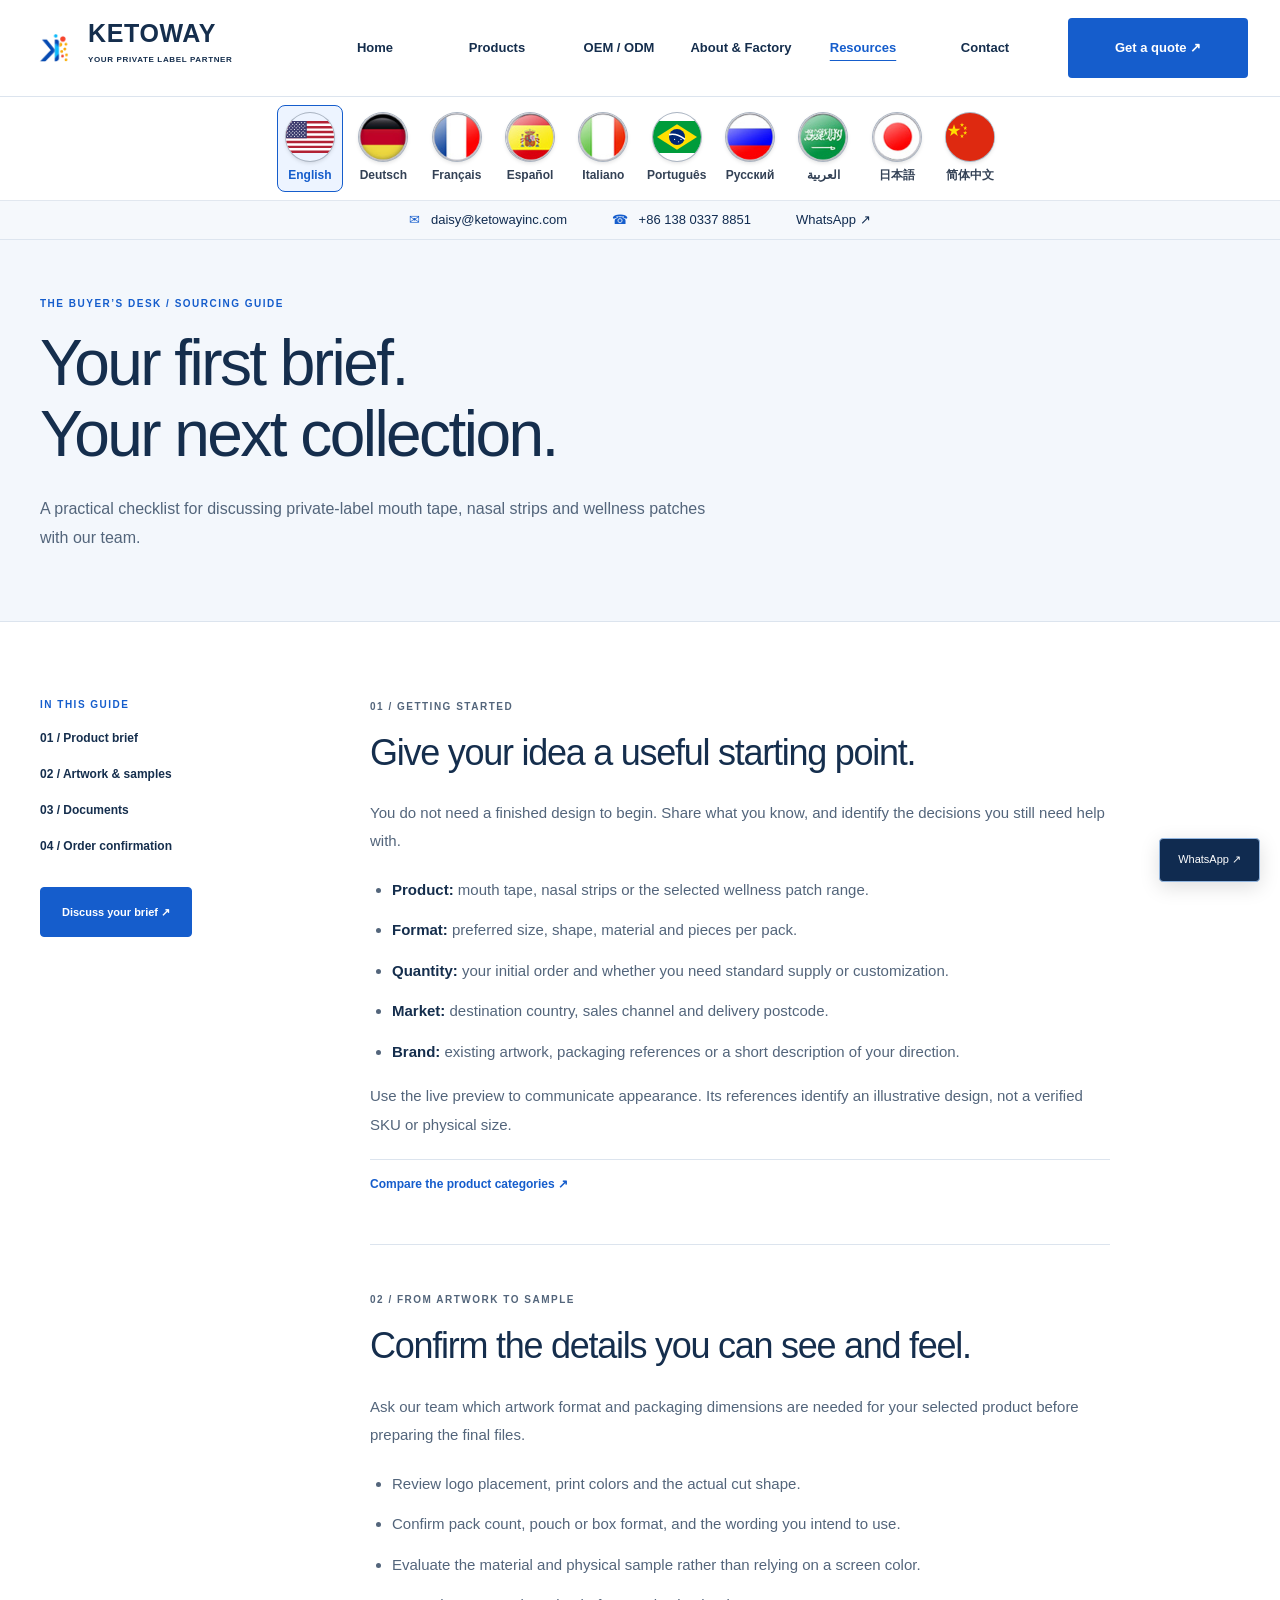
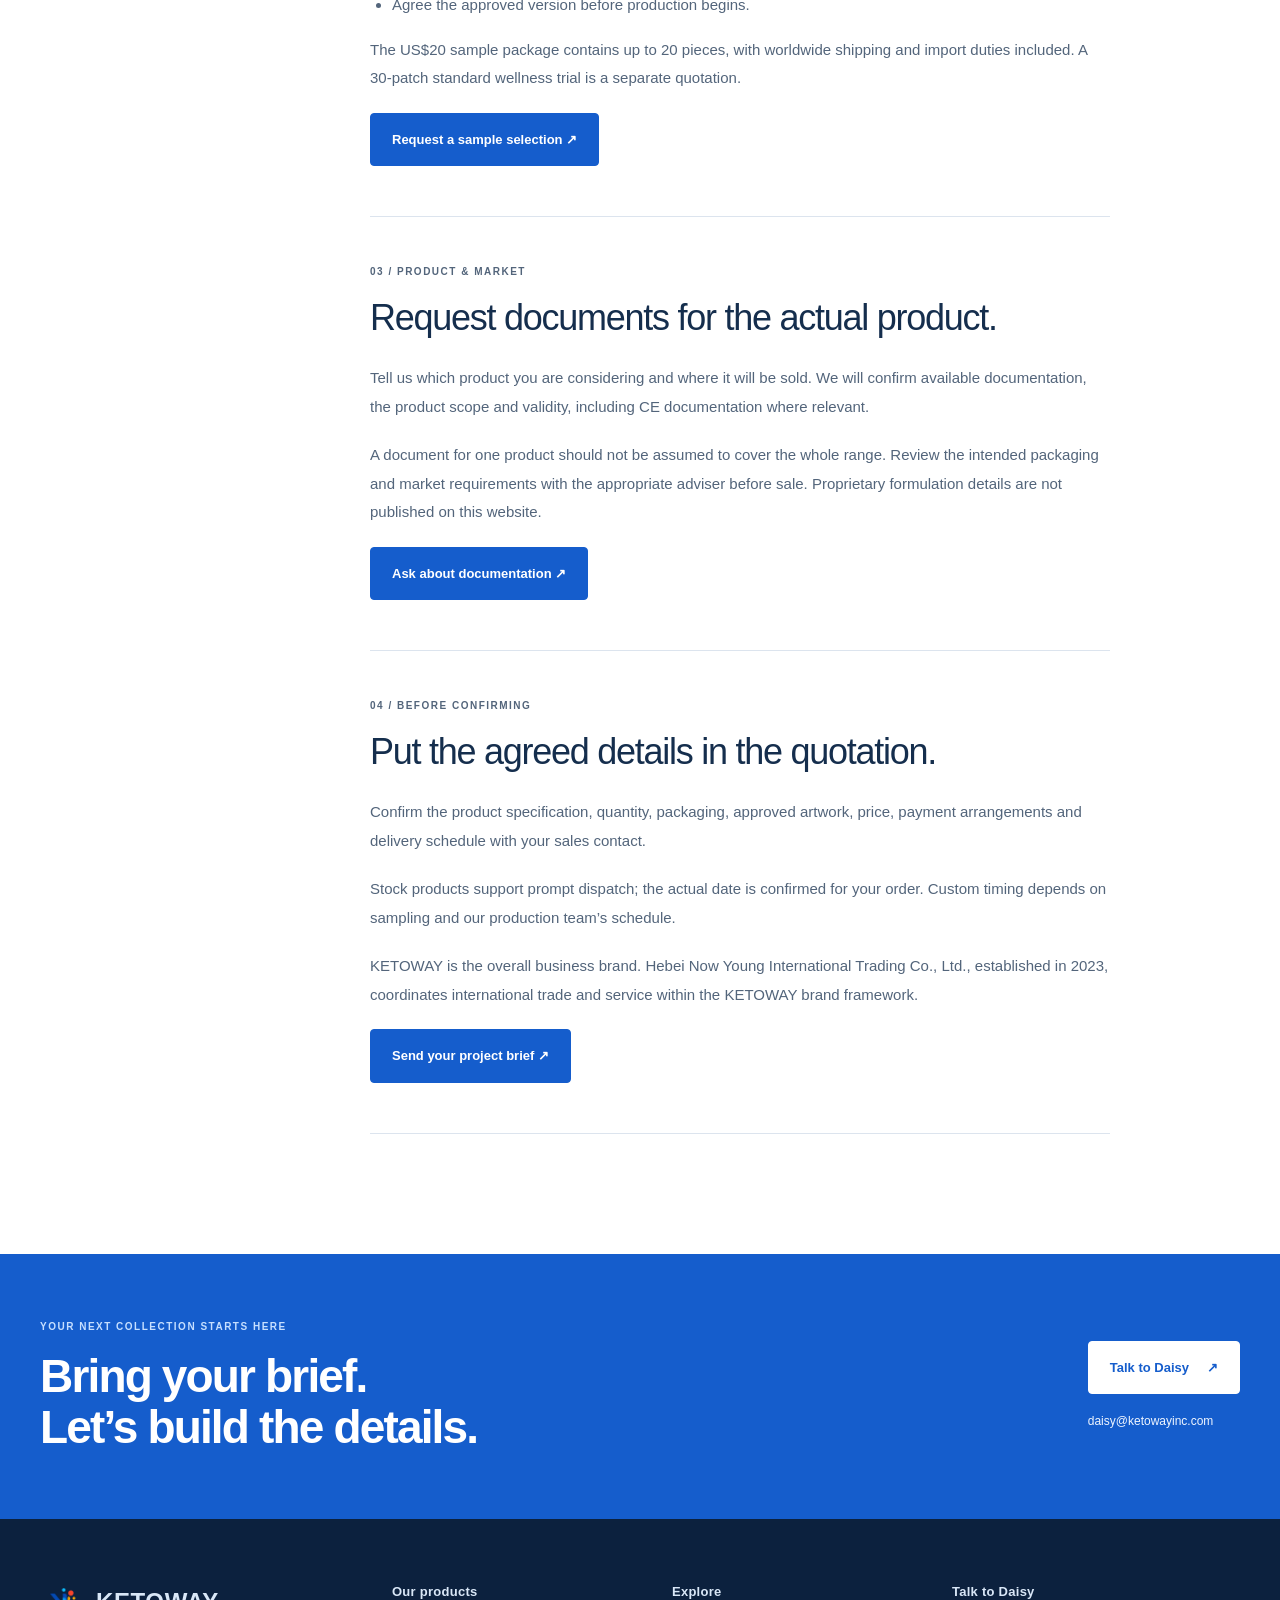
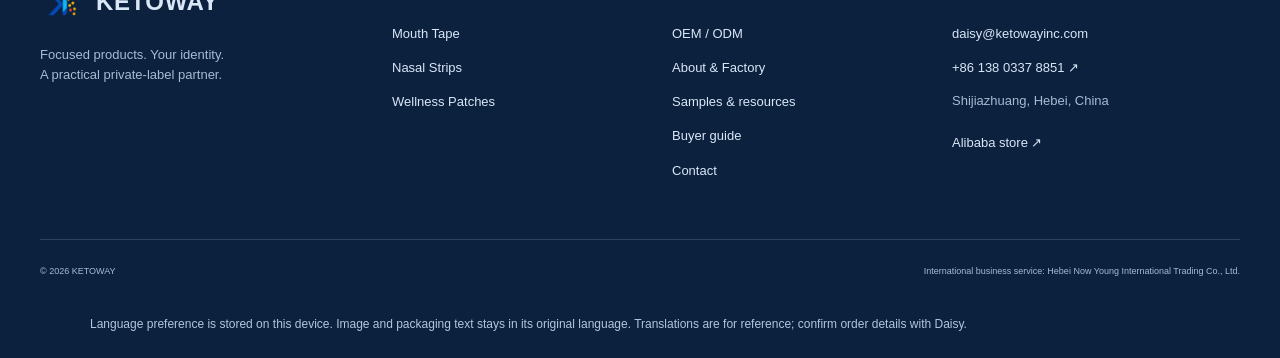
==== commit 27714849: "Stabilize multilingual navigation, redesign hero slides and alternating customization panels" ====
--- a/buyer-guide.html
+++ b/buyer-guide.html
@@ -1 +1 @@
-<!doctype html><html lang="en"><head><meta charset="utf-8"><meta name="viewport" content="width=device-width,initial-scale=1"><meta name="description" content="Prepare your KETOWAY private-label brief: product options, artwork, samples, documents and order confirmation."><meta name="theme-color" content="#102b50"><title>Private Label Sourcing Guide | KETOWAY</title><link rel="canonical" href="https://www.ketowayinc.com/buyer-guide.html"><link rel="stylesheet" href="styles.css?v=20260922-studio"><link rel="icon" href="assets/ketoway-logo.png"><link rel="stylesheet" href="studio.css?v=20260922-studio"><link rel="stylesheet" href="languages.css?v=20260923-layout"><link rel="stylesheet" href="design-polish.css?v=20260923-polish"></head><body><a class="skip" href="#main">Skip to content</a><header><div class="container header-inner"><a class="brand" href="index.html" aria-label="KETOWAY home"><img class="" src="assets/ketoway-logo.png" alt="" loading="lazy" decoding="async"><strong>KETOWAY<small>YOUR PRIVATE LABEL PARTNER</small></strong></a><button id="menu-toggle" aria-label="Open navigation" aria-controls="main-nav" aria-expanded="false">☰</button><nav id="main-nav" aria-label="Main navigation"><a href="index.html">Home</a><a href="products.html">Products</a><a href="oem.html">OEM / ODM</a><a href="factory.html">About & Factory</a><a href="resources.html" aria-current="page">Resources</a><a href="contact.html">Contact</a></nav><a class="header-quote" href="contact.html">Get a quote ↗</a></div></header><div class="contact-strip"><div class="container" data-no-translate><a href="mailto:daisy@ketowayinc.com"><span aria-hidden="true">✉</span> daisy@ketowayinc.com</a><a href="tel:+8613803378851"><span aria-hidden="true">☎</span> +86 138 0337 8851</a><a href="https://wa.me/8613803378851" target="_blank" rel="noopener">WhatsApp ↗</a></div></div><main id="main"><section class="page-intro"><div class="container"><p class="eyebrow">THE BUYER’S DESK / SOURCING GUIDE</p><h1>Your first brief.<br>Your next collection.</h1><p class="lead">A practical checklist for discussing private-label mouth tape, nasal strips and wellness patches with our team.</p></div></section><div class="container guide-layout"><aside><p class="eyebrow">IN THIS GUIDE</p><nav aria-label="Guide contents"><a href="#brief">01 / Product brief</a><a href="#artwork">02 / Artwork & samples</a><a href="#documents">03 / Documents</a><a href="#order">04 / Order confirmation</a></nav><a class="button" href="contact.html">Discuss your brief ↗</a></aside><article class="guide-article"><section id="brief"><p class="eyebrow">01 / GETTING STARTED</p><h2>Give your idea a useful starting point.</h2><p>You do not need a finished design to begin. Share what you know, and identify the decisions you still need help with.</p><ul><li><strong>Product:</strong> mouth tape, nasal strips or the selected wellness patch range.</li><li><strong>Format:</strong> preferred size, shape, material and pieces per pack.</li><li><strong>Quantity:</strong> your initial order and whether you need standard supply or customization.</li><li><strong>Market:</strong> destination country, sales channel and delivery postcode.</li><li><strong>Brand:</strong> existing artwork, packaging references or a short description of your direction.</li></ul><p>Use the live preview to communicate appearance. Its references identify an illustrative design, not a verified SKU or physical size.</p><a class="text-link" href="products.html">Compare the product categories ↗</a></section><section id="artwork"><p class="eyebrow">02 / FROM ARTWORK TO SAMPLE</p><h2>Confirm the details you can see and feel.</h2><p>Ask our team which artwork format and packaging dimensions are needed for your selected product before preparing the final files.</p><ul><li>Review logo placement, print colors and the actual cut shape.</li><li>Confirm pack count, pouch or box format, and the wording you intend to use.</li><li>Evaluate the material and physical sample rather than relying on a screen color.</li><li>Agree the approved version before production begins.</li></ul><p>The US$20 sample package contains up to 20 pieces, with worldwide shipping and import duties included. A 30-patch standard wellness trial is a separate quotation.</p><a class="button" href="contact.html?request=Sample">Request a sample selection ↗</a></section><section id="documents"><p class="eyebrow">03 / PRODUCT & MARKET</p><h2>Request documents for the actual product.</h2><p>Tell us which product you are considering and where it will be sold. We will confirm available documentation, the product scope and validity, including CE documentation where relevant.</p><p>A document for one product should not be assumed to cover the whole range. Review the intended packaging and market requirements with the appropriate adviser before sale. Proprietary formulation details are not published on this website.</p><a class="button" href="contact.html?request=Documentation">Ask about documentation ↗</a></section><section id="order"><p class="eyebrow">04 / BEFORE CONFIRMING</p><h2>Put the agreed details in the quotation.</h2><p>Confirm the product specification, quantity, packaging, approved artwork, price, payment arrangements and delivery schedule with your sales contact.</p><p>Stock products support prompt dispatch; the actual date is confirmed for your order. Custom timing depends on sampling and our production team’s schedule.</p><p>KETOWAY is the overall business brand. Hebei Now Young International Trading Co., Ltd., established in 2023, coordinates international trade and service within the KETOWAY brand framework.</p><a class="button" href="contact.html">Send your project brief ↗</a></section></article></div><section class="cta"><div class="container cta-inner"><div><p class="eyebrow">YOUR NEXT COLLECTION STARTS HERE</p><h2>Bring your brief.<br>Let’s build the details.</h2></div><div><a class="button" href="contact.html">Talk to Daisy<span aria-hidden="true">↗</span></a><a class="email-link" href="mailto:daisy@ketowayinc.com">daisy@ketowayinc.com</a></div></div></section></main><footer><div class="container footer-grid"><div><a class="brand" href="index.html"><img class="" src="assets/ketoway-logo.png" alt="" loading="lazy" decoding="async"><strong>KETOWAY</strong></a><p>Focused products. Your identity.<br>A practical private-label partner.</p></div><div><h3>Our products</h3><a href="mouth-tape.html">Mouth Tape</a><a href="nasal-strips.html">Nasal Strips</a><a href="functional-patches.html">Wellness Patches</a></div><div><h3>Explore</h3><a href="oem.html">OEM / ODM</a><a href="factory.html">About & Factory</a><a href="resources.html">Samples & resources</a><a href="buyer-guide.html">Buyer guide</a><a href="contact.html">Contact</a></div><div><h3>Talk to Daisy</h3><a href="mailto:daisy@ketowayinc.com">daisy@ketowayinc.com</a><a href="https://wa.me/8613803378851" target="_blank" rel="noopener">+86 138 0337 8851 ↗</a><p>Shijiazhuang, Hebei, China</p><a href="https://ketoway.en.alibaba.com/" target="_blank" rel="noopener">Alibaba store ↗</a></div></div><div class="container footer-bottom"><span>© 2026 KETOWAY</span><span>International business service: Hebei Now Young International Trading Co., Ltd.</span></div><div class="language-note container" data-language-note></div></footer><a class="floating-contact" href="https://wa.me/8613803378851" target="_blank" rel="noopener" aria-label="Contact Daisy on WhatsApp">WhatsApp ↗</a><script src="script.js?v=20260922-studio"></script><script src="config-data.js?v=20260922-studio"></script><script src="configurator.js?v=20260922-studio"></script><script src="studio.js?v=20260922-studio"></script><script src="translations.js?v=20260923-flags10"></script><script src="languages.js?v=20260923-flags10"></script></body></html>+<!doctype html><html lang="en"><head><meta charset="utf-8"><meta name="viewport" content="width=device-width,initial-scale=1"><meta name="description" content="Prepare your KETOWAY private-label brief: product options, artwork, samples, documents and order confirmation."><meta name="theme-color" content="#102b50"><title>Private Label Sourcing Guide | KETOWAY</title><link rel="canonical" href="https://www.ketowayinc.com/buyer-guide.html"><link rel="stylesheet" href="styles.css?v=20260922-studio"><link rel="icon" href="assets/ketoway-logo.png"><link rel="stylesheet" href="studio.css?v=20260922-studio"><link rel="stylesheet" href="languages.css?v=20260924-refine"><link rel="stylesheet" href="design-polish.css?v=20260923-polish"><link rel="stylesheet" href="refinement.css?v=20260924-refine"></head><body><a class="skip" href="#main">Skip to content</a><header><div class="container header-inner"><a class="brand" href="index.html" aria-label="KETOWAY home"><img class="" src="assets/ketoway-logo.png" alt="" loading="lazy" decoding="async"><strong>KETOWAY<small>YOUR PRIVATE LABEL PARTNER</small></strong></a><button id="menu-toggle" aria-label="Open navigation" aria-controls="main-nav" aria-expanded="false">☰</button><nav id="main-nav" aria-label="Main navigation"><a href="index.html">Home</a><a href="products.html">Products</a><a href="oem.html">OEM / ODM</a><a href="factory.html">About & Factory</a><a href="resources.html" aria-current="page">Resources</a><a href="contact.html">Contact</a></nav><a class="header-quote" href="contact.html">Get a quote ↗</a></div></header><div class="contact-strip"><div class="container" data-no-translate><a href="mailto:daisy@ketowayinc.com"><span aria-hidden="true">✉</span> daisy@ketowayinc.com</a><a href="tel:+8613803378851"><span aria-hidden="true">☎</span> +86 138 0337 8851</a><a href="https://wa.me/8613803378851" target="_blank" rel="noopener">WhatsApp ↗</a></div></div><main id="main"><section class="page-intro"><div class="container"><p class="eyebrow">THE BUYER’S DESK / SOURCING GUIDE</p><h1>Your first brief.<br>Your next collection.</h1><p class="lead">A practical checklist for discussing private-label mouth tape, nasal strips and wellness patches with our team.</p></div></section><div class="container guide-layout"><aside><p class="eyebrow">IN THIS GUIDE</p><nav aria-label="Guide contents"><a href="#brief">01 / Product brief</a><a href="#artwork">02 / Artwork & samples</a><a href="#documents">03 / Documents</a><a href="#order">04 / Order confirmation</a></nav><a class="button" href="contact.html">Discuss your brief ↗</a></aside><article class="guide-article"><section id="brief"><p class="eyebrow">01 / GETTING STARTED</p><h2>Give your idea a useful starting point.</h2><p>You do not need a finished design to begin. Share what you know, and identify the decisions you still need help with.</p><ul><li><strong>Product:</strong> mouth tape, nasal strips or the selected wellness patch range.</li><li><strong>Format:</strong> preferred size, shape, material and pieces per pack.</li><li><strong>Quantity:</strong> your initial order and whether you need standard supply or customization.</li><li><strong>Market:</strong> destination country, sales channel and delivery postcode.</li><li><strong>Brand:</strong> existing artwork, packaging references or a short description of your direction.</li></ul><p>Use the live preview to communicate appearance. Its references identify an illustrative design, not a verified SKU or physical size.</p><a class="text-link" href="products.html">Compare the product categories ↗</a></section><section id="artwork"><p class="eyebrow">02 / FROM ARTWORK TO SAMPLE</p><h2>Confirm the details you can see and feel.</h2><p>Ask our team which artwork format and packaging dimensions are needed for your selected product before preparing the final files.</p><ul><li>Review logo placement, print colors and the actual cut shape.</li><li>Confirm pack count, pouch or box format, and the wording you intend to use.</li><li>Evaluate the material and physical sample rather than relying on a screen color.</li><li>Agree the approved version before production begins.</li></ul><p>The US$20 sample package contains up to 20 pieces, with worldwide shipping and import duties included. A 30-patch standard wellness trial is a separate quotation.</p><a class="button" href="contact.html?request=Sample">Request a sample selection ↗</a></section><section id="documents"><p class="eyebrow">03 / PRODUCT & MARKET</p><h2>Request documents for the actual product.</h2><p>Tell us which product you are considering and where it will be sold. We will confirm available documentation, the product scope and validity, including CE documentation where relevant.</p><p>A document for one product should not be assumed to cover the whole range. Review the intended packaging and market requirements with the appropriate adviser before sale. Proprietary formulation details are not published on this website.</p><a class="button" href="contact.html?request=Documentation">Ask about documentation ↗</a></section><section id="order"><p class="eyebrow">04 / BEFORE CONFIRMING</p><h2>Put the agreed details in the quotation.</h2><p>Confirm the product specification, quantity, packaging, approved artwork, price, payment arrangements and delivery schedule with your sales contact.</p><p>Stock products support prompt dispatch; the actual date is confirmed for your order. Custom timing depends on sampling and our production team’s schedule.</p><p>KETOWAY is the overall business brand. Hebei Now Young International Trading Co., Ltd., established in 2023, coordinates international trade and service within the KETOWAY brand framework.</p><a class="button" href="contact.html">Send your project brief ↗</a></section></article></div><section class="cta"><div class="container cta-inner"><div><p class="eyebrow">YOUR NEXT COLLECTION STARTS HERE</p><h2>Bring your brief.<br>Let’s build the details.</h2></div><div><a class="button" href="contact.html">Talk to Daisy<span aria-hidden="true">↗</span></a><a class="email-link" href="mailto:daisy@ketowayinc.com">daisy@ketowayinc.com</a></div></div></section></main><footer><div class="container footer-grid"><div><a class="brand" href="index.html"><img class="" src="assets/ketoway-logo.png" alt="" loading="lazy" decoding="async"><strong>KETOWAY</strong></a><p>Focused products. Your identity.<br>A practical private-label partner.</p></div><div><h3>Our products</h3><a href="mouth-tape.html">Mouth Tape</a><a href="nasal-strips.html">Nasal Strips</a><a href="functional-patches.html">Wellness Patches</a></div><div><h3>Explore</h3><a href="oem.html">OEM / ODM</a><a href="factory.html">About & Factory</a><a href="resources.html">Samples & resources</a><a href="buyer-guide.html">Buyer guide</a><a href="contact.html">Contact</a></div><div><h3>Talk to Daisy</h3><a href="mailto:daisy@ketowayinc.com">daisy@ketowayinc.com</a><a href="https://wa.me/8613803378851" target="_blank" rel="noopener">+86 138 0337 8851 ↗</a><p>Shijiazhuang, Hebei, China</p><a href="https://ketoway.en.alibaba.com/" target="_blank" rel="noopener">Alibaba store ↗</a></div></div><div class="container footer-bottom"><span>© 2026 KETOWAY</span><span>International business service: Hebei Now Young International Trading Co., Ltd.</span></div><div class="language-note container" data-language-note></div></footer><a class="floating-contact" href="https://wa.me/8613803378851" target="_blank" rel="noopener" aria-label="Contact Daisy on WhatsApp">WhatsApp ↗</a><script src="script.js?v=20260922-studio"></script><script src="config-data.js?v=20260922-studio"></script><script src="configurator.js?v=20260924-refine"></script><script src="studio.js?v=20260922-studio"></script><script src="translations.js?v=20260923-flags10"></script><script src="languages.js?v=20260923-flags10"></script></body></html>
--- a/languages.css
+++ b/languages.css
@@ -1,7 +1,7 @@
-.language-note{font-size:11px;line-height:1.8;color:#b3c6df;padding-block:12px 22px;max-width:1100px}html:not([lang=en]) h1,html:not([lang=en]) h2,html:not([lang=en]) h3{overflow-wrap:anywhere}html:not([lang=en]) .studio-intro h1{font-size:clamp(38px,4.5vw,72px)}html:not([lang=en]) .button{white-space:normal}html:not([lang=en]) #main-nav{gap:15px}html:not([lang=en]) #main-nav a{font-size:12px}html:not([lang=en]) .studio-jump{overflow:auto;justify-content:flex-start}html:not([lang=en]) .category-rail .container{overflow:auto}html:not([lang=en]) .category-rail a{white-space:nowrap}html:not([lang=en]) .config-controls h3{font-size:28px}html:not([lang=en]) .configurator{min-width:0}html:not([lang=en]) .config-actions .button{overflow-wrap:anywhere}html:not([lang=en]) .header-quote{display:none}
+.language-note{font-size:11px;line-height:1.8;color:#b3c6df;padding-block:12px 22px;max-width:1100px}html:not([lang=en]) h1,html:not([lang=en]) h2,html:not([lang=en]) h3{overflow-wrap:anywhere}html:not([lang=en]) .studio-intro h1{font-size:clamp(38px,4.5vw,72px)}html:not([lang=en]) .button{white-space:normal}html:not([lang=en]) .studio-jump{overflow:auto;justify-content:flex-start}html:not([lang=en]) .category-rail .container{overflow:auto}html:not([lang=en]) .category-rail a{white-space:nowrap}html:not([lang=en]) .config-controls h3{font-size:28px}html:not([lang=en]) .configurator{min-width:0}html:not([lang=en]) .config-actions .button{overflow-wrap:anywhere}
 .language-flag svg{width:100%;height:100%;display:block}.flag-cn{background:#de2910}
 @media(max-width:1250px){.header-quote{display:none}.header-inner{gap:12px}#main-nav{gap:12px}}
-@media(max-width:1050px) and (min-width:781px){html:not([lang=en]) .brand small{display:none}html:not([lang=en]) .brand strong{font-size:18px}html:not([lang=en]) #main-nav{gap:9px}html:not([lang=en]) #main-nav a{font-size:10px}}
+@media(max-width:1050px) and (min-width:781px){}
 @media(max-width:780px){.header-inner{gap:8px}.brand strong{font-size:18px}.brand small{font-size:6px;letter-spacing:.08em}.brand img{width:32px}.language-picker{order:2}#menu-toggle{order:3;margin-left:0;font-size:20px;padding:6px 9px}.language-picker summary{font-size:10px;padding:6px;gap:4px;min-height:38px}.language-flag{width:22px;height:22px}.language-panel{right:-43px}.language-panel .language-flag{width:24px;height:24px}.header-inner .brand{margin-right:auto}.language-panel button{font-size:14px}html:not([lang=en]) .config-controls h3{font-size:21px}html:not([lang=en]) .config-field legend{font-size:10px}html:not([lang=en]) .studio-intro h1{font-size:43px}html:not([lang=en]) .config-actions .button{font-size:10px}.language-note{padding-bottom:75px}}
 @media(max-width:360px){.brand strong{font-size:16px}.brand small{display:none}.brand img{width:29px}.language-panel{right:-39px}}
 
--- a/refinement.css
+++ b/refinement.css
@@ -0,0 +1,10 @@
+/* Stable navigation and a consistent, image-led customization showroom. */
+.hero-carousel .carousel-slide{grid-template-rows:minmax(0,1fr)}.hero-carousel .slide-media{min-height:0}.config-model-stage{aspect-ratio:579/900}
+html[lang] header .header-quote{display:flex;height:60px;min-height:60px}
+.config-nasal .config-model-stage{aspect-ratio:800/896}.config-body .config-model-stage{aspect-ratio:675/1013}
+@media(max-width:780px){html[lang] header .header-quote{height:50px;min-height:50px}.hero-carousel .carousel-slide{grid-template-rows:245px minmax(0,1fr)}}
+html body{--width:1360px}html header .header-inner{width:min(1520px,calc(100% - 64px));height:96px;min-height:96px;display:grid;grid-template-columns:260px minmax(0,1fr) 180px;gap:24px;direction:ltr}html header .brand{margin:0;direction:ltr;min-width:0}html header .brand strong{font-size:25px}html header .brand small{display:block;font-size:8px;letter-spacing:.08em;max-width:215px;line-height:1.4;min-height:22px}html header #main-nav{display:grid;grid-template-columns:repeat(6,minmax(0,1fr));gap:4px;position:static;padding:0;box-shadow:none;border:0;width:100%;direction:ltr}html header #main-nav a{font-size:13px;line-height:1.35;letter-spacing:0;text-align:center;min-height:52px;display:flex;align-items:center;justify-content:center;padding:8px 4px;overflow-wrap:normal}html header .header-quote{display:flex;width:180px;min-height:50px;justify-content:center;text-align:center;padding:10px 14px;font-size:13px;white-space:normal;line-height:1.4}html header #menu-toggle{display:none}.language-strip{padding-block:8px}.language-options{max-width:1040px}.contact-strip .container{padding-block:9px}.hero-carousel{background:#eaf2fc}.carousel-stage{height:clamp(480px,39vw,680px);aspect-ratio:auto}.carousel-slide{display:grid;grid-template-columns:42% 58%;align-items:center;padding:48px max(72px,calc((100vw - 1440px)/2));gap:32px;direction:ltr;background:#edf4fc}.slide-media{grid-column:2;grid-row:1;min-width:0;height:100%;display:flex;align-items:center;justify-content:center;gap:12px}.slide-media img{width:100%;max-height:100%;height:100%;object-fit:contain;min-width:0}.slide-custom .slide-media img{width:calc(50% - 6px)}.slide-copy{grid-column:1;grid-row:1;position:relative;z-index:1;max-width:530px;padding-block:18px}.slide-copy h2{font-size:clamp(34px,3.6vw,60px);line-height:1.08;font-weight:500;letter-spacing:-.035em;margin-bottom:24px}.slide-copy>p:not(.eyebrow){font-size:16px;line-height:1.8;color:#53657b;margin-bottom:28px}.slide-copy .button{font-size:13px}.slide-collection{background:#e8f4ff}.slide-collection .slide-media{position:absolute;inset:0;height:100%;width:100%;z-index:0}.slide-collection .slide-media img{object-fit:cover}.slide-collection .slide-copy{background:#eff7fff2;padding:28px;border-radius:4px;max-width:490px}.slide-production{background:#102b50;color:white}.slide-production .eyebrow{color:#b2d2ff}.slide-production .slide-copy>p:not(.eyebrow){color:#d0deef}.slide-production .button{background:white;color:#102b50;border-color:white}.slide-wellness{background:#f0edf6}.slide-wellness .slide-media img{max-width:540px}.slide-wellness .slide-copy h2{color:#3f315d}.carousel-controls{position:absolute;inset:0;background:none;border:0;padding:0;pointer-events:none;display:block}.carousel-controls button{pointer-events:auto}.carousel-controls>[data-carousel-prev],.carousel-controls>[data-carousel-next]{position:absolute;top:50%;transform:translateY(-50%);width:46px;height:54px;background:#ffffffdc;border:1px solid #d5deeb;border-radius:5px;box-shadow:0 3px 15px #102b5010}.carousel-controls>[data-carousel-prev]{left:16px}.carousel-controls>[data-carousel-next]{right:16px}.carousel-dots{position:absolute;bottom:14px;left:50%;transform:translateX(-50%);background:#ffffffed;border-radius:24px;padding:0 8px;box-shadow:0 2px 10px #102b5010}.carousel-counter{display:none}.carousel-dots button{min-width:34px;height:34px}.hero-carousel .carousel-announcement{left:0;top:0}html[dir=rtl] .slide-copy{direction:rtl;text-align:right}
+.configurator{grid-template-columns:minmax(0,1fr) minmax(0,1.05fr);gap:56px;padding:48px max(40px,calc((100% - 1360px)/2));align-items:center;min-height:730px;background:#f0f3fa;direction:ltr}.config-controls{grid-row:1;grid-column:2;padding:30px;max-width:none;border-radius:18px;background:#e4e9f2;border:1px solid #dce3ee}.config-view{grid-row:1;grid-column:1;position:static;padding:0;align-self:center;width:100%;min-width:0}.configurator[data-configurator=nasal] .config-controls{grid-column:1}.configurator[data-configurator=nasal] .config-view{grid-column:2}.config-figure{max-width:510px;background:transparent;overflow:hidden}.config-mouth,.config-body{max-width:440px}.config-controls .eyebrow{font-size:10px!important}.config-controls h3,html:not([lang=en]) .config-controls h3{font-size:30px;line-height:1.2}.config-intro{font-size:13px;max-width:500px;margin-bottom:22px}.config-field{margin-bottom:22px}.config-field legend,html:not([lang=en]) .config-field legend{font-size:12px;line-height:1.5;margin-bottom:12px}.shape-options{grid-template-columns:repeat(5,minmax(0,1fr));gap:8px}.configurator[data-configurator=nasal] .shape-options{grid-template-columns:repeat(4,minmax(0,1fr))}.shape-choice{min-height:62px;border-radius:7px;background:#ffffffb3}.shape-silhouette{width:56px;height:28px}.finish-options{gap:7px}.finish-choice{width:38px;height:38px}.finish-chip{width:27px;height:27px}.config-detail{position:absolute;right:12px;bottom:12px;min-width:140px;border:1px solid #cbd9ea;border-radius:8px;padding:16px;line-height:1.5;background:#fffffff2}.detail-label{font-size:9px}.flat-patch{width:100px;height:48px}.config-summary{font-size:12px;line-height:1.7;padding-block:14px}.config-actions{gap:22px}.config-actions .button,html:not([lang=en]) .config-actions .button{font-size:12px;min-height:46px;padding:13px 18px}.config-disclaimer{font-size:11px;max-width:none}.config-view-caption{font-size:12px}.collection-poster .poster-heading{padding-block:48px 28px}.studio-custom-heading{padding-block:64px}.partnership-section{padding-block:80px}.range-story{gap:64px}.oem-options-gallery{max-width:1360px}html[dir=rtl] .config-controls{direction:rtl}.config-view{direction:ltr}
+@media(max-width:1199px){html header .header-inner{grid-template-columns:minmax(0,1fr) 160px 48px;gap:18px;height:84px;min-height:84px}html header .header-quote{grid-column:2;grid-row:1;width:160px}html header #menu-toggle{display:block;grid-column:3;grid-row:1;margin:0;padding:8px;font-size:22px;border:1px solid #dce4ee;border-radius:4px;background:white;color:#102b50}html header #main-nav{display:none;position:absolute;top:100%;left:0;right:0;background:#fff;border-bottom:1px solid #dce4ee;padding:16px 32px}html header #main-nav.is-open{display:grid;grid-template-columns:repeat(3,minmax(0,1fr));gap:6px}html header #main-nav a{font-size:14px}.carousel-slide{padding-inline:72px;gap:22px;grid-template-columns:43% 57%}.slide-copy h2{font-size:38px}.slide-copy>p:not(.eyebrow){font-size:14px}.configurator{gap:28px;padding:36px 28px}.config-controls{padding:24px}.shape-silhouette{width:45px}.range-story{gap:32px}}
+@media(max-width:780px){html header .header-inner{width:calc(100% - 32px);height:80px;min-height:80px;grid-template-columns:minmax(0,1fr) 105px 36px;gap:8px}html header .brand strong{font-size:18px}html header .brand small{font-size:6px;letter-spacing:0;min-height:20px;max-width:125px}html header .brand img{width:28px;height:30px}html header .brand{gap:5px}html header .header-quote{width:105px;font-size:10px;min-height:44px;padding:7px}html header #menu-toggle{font-size:20px;padding:6px}html header #main-nav.is-open{grid-template-columns:repeat(2,minmax(0,1fr));padding:14px 16px}.language-strip{padding-block:7px}.contact-strip a{font-size:11px}.carousel-stage{height:570px}.carousel-slide{padding:24px 28px 52px;display:grid;grid-template-columns:minmax(0,1fr);grid-template-rows:245px minmax(0,1fr);align-items:center;gap:14px}.slide-media{grid-column:1;grid-row:1;height:245px}.slide-copy{grid-column:1;grid-row:2;max-width:none;padding:0}.slide-copy .eyebrow{font-size:9px!important;margin-bottom:10px}.slide-copy h2{font-size:32px;margin-bottom:12px}.slide-copy>p:not(.eyebrow){font-size:13px;line-height:1.6;margin-bottom:16px}.slide-copy .button{font-size:12px;padding:11px 16px;min-height:44px}.slide-collection .slide-media{position:static;width:100%;height:245px}.slide-collection .slide-media img{object-fit:contain}.slide-collection .slide-copy{background:none;padding:0;max-width:none}.slide-custom .slide-media{gap:8px}.slide-custom .slide-media img{width:calc(50% - 4px)}.carousel-controls>[data-carousel-prev],.carousel-controls>[data-carousel-next]{top:145px;width:32px;height:44px;background:#ffffffe0}.carousel-controls>[data-carousel-prev]{left:5px}.carousel-controls>[data-carousel-next]{right:5px}.carousel-dots{bottom:10px}.carousel-dots button{height:32px}.configurator{display:flex;flex-direction:column;gap:18px;padding:0 18px 28px;min-height:0;align-items:stretch}.config-view{order:0;position:sticky;top:80px;z-index:4;background:#f0f3af; background:#f0f3fa;display:grid;grid-template-columns:150px minmax(0,1fr);align-items:center;gap:14px;padding:12px 0;border-bottom:1px solid #d3ddec}.config-figure,.config-mouth,.config-body{max-width:150px;margin:0;width:150px;overflow:hidden;display:flex;align-items:center;gap:8px}.config-model-stage{width:100px;flex:none}.config-model{width:100%;height:auto}.config-detail{position:static;min-width:0;width:42px;padding:4px;border:0;background:none}.detail-label{display:none}.flat-patch{width:38px;height:32px}.config-body .flat-patch{width:32px;height:32px}.config-view-caption{font-size:11px;line-height:1.6;text-align:left;margin:0;overflow-wrap:anywhere}.config-controls{order:1;padding:22px 18px;max-width:none;border-radius:14px}.config-controls h3,html:not([lang=en]) .config-controls h3{font-size:25px}.config-controls .eyebrow{font-size:9px!important}.shape-options{grid-template-columns:repeat(4,minmax(0,1fr))}.shape-choice{min-height:60px}.shape-silhouette{width:48px;height:26px}.finish-choice{width:38px;height:38px}.config-field legend,html:not([lang=en]) .config-field legend{font-size:12px}.config-summary{font-size:12px}.config-intro{font-size:13px}.config-actions{flex-wrap:wrap}.config-disclaimer{font-size:11px}.collection-poster .poster-heading{padding-top:36px}.studio-custom-heading{padding-block:44px}.partnership-section{padding-block:48px}html[dir=rtl] .config-view-caption{direction:rtl;text-align:right}}
+@media(max-width:360px){html header .brand strong{font-size:16px}html header .header-inner{grid-template-columns:minmax(0,1fr) 94px 32px;gap:5px}html header .header-quote{width:94px;font-size:9px}html header .brand small{max-width:108px}.carousel-stage{height:600px}.slide-copy h2{font-size:29px}.configurator{padding-inline:12px}.config-controls{padding:20px 14px}.shape-silhouette{width:43px}.config-view{grid-template-columns:135px minmax(0,1fr);gap:8px}.config-figure{width:135px}.config-model-stage{width:90px}}
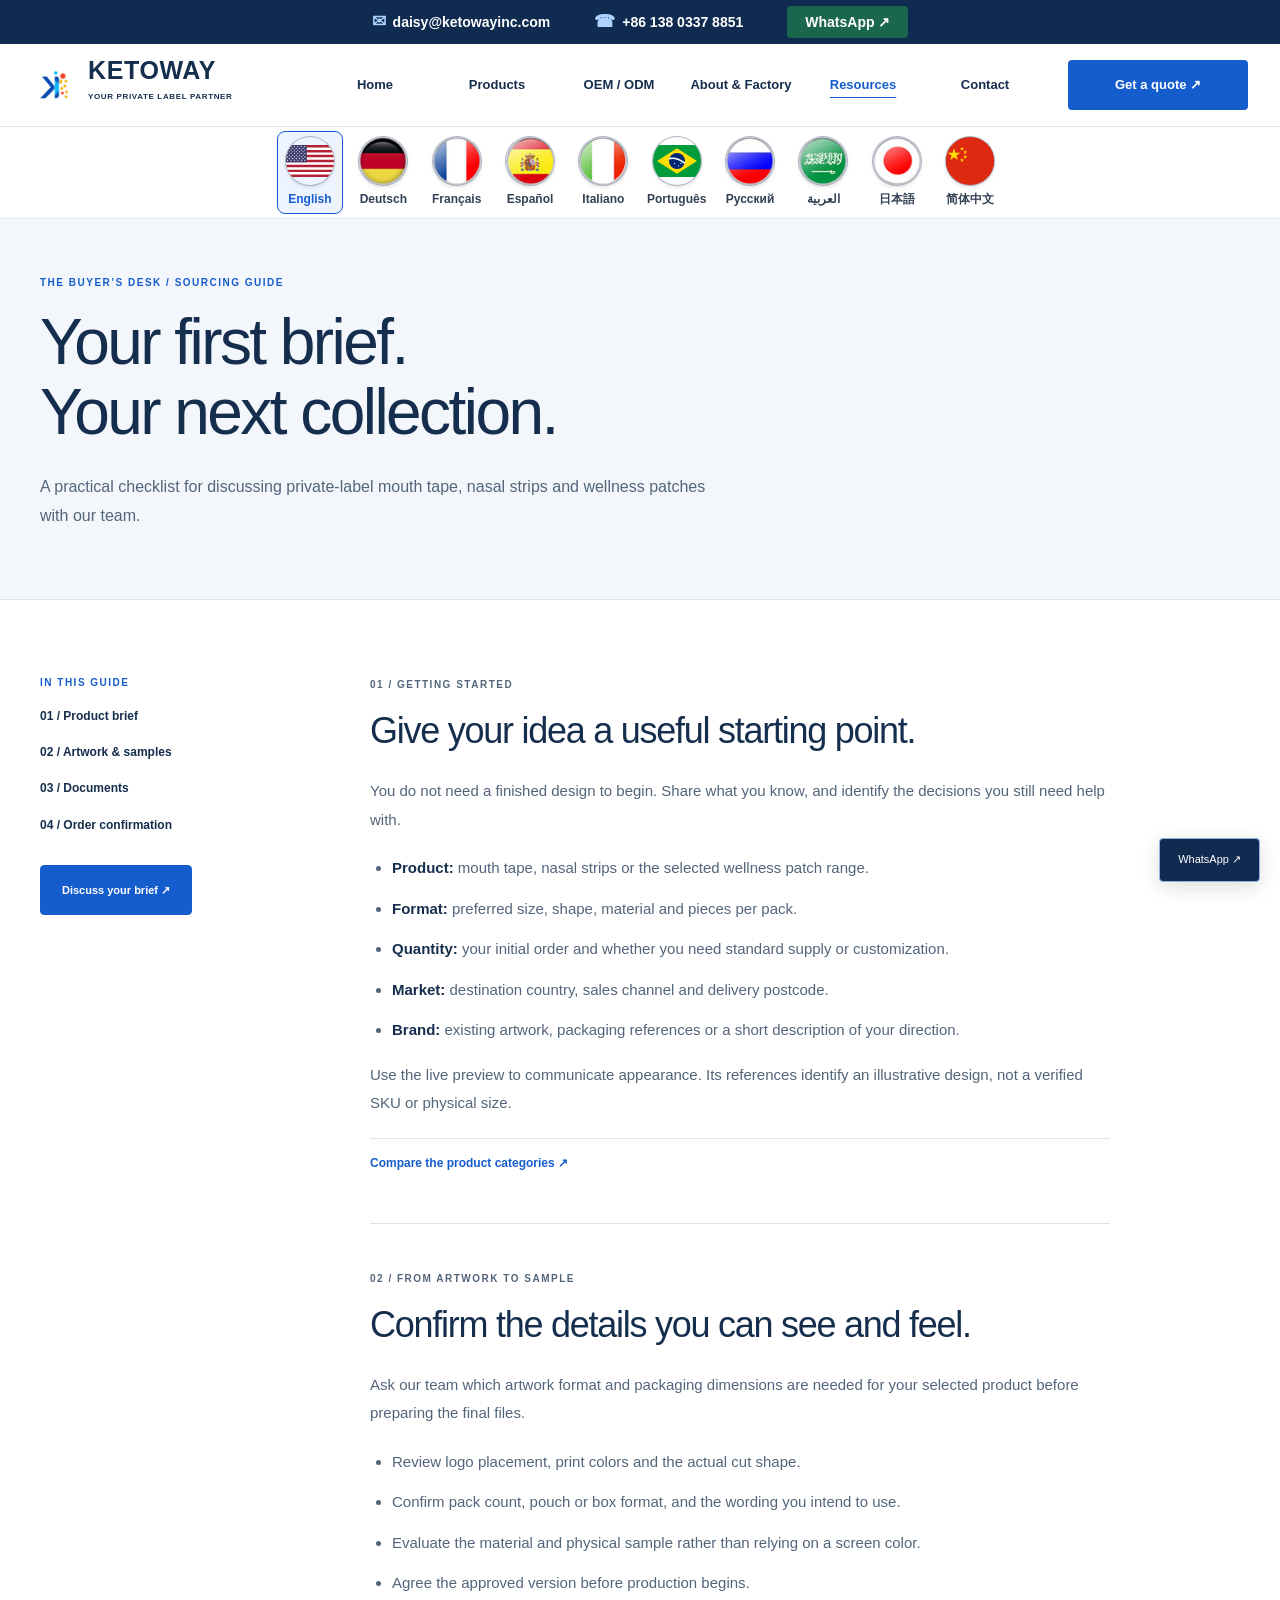
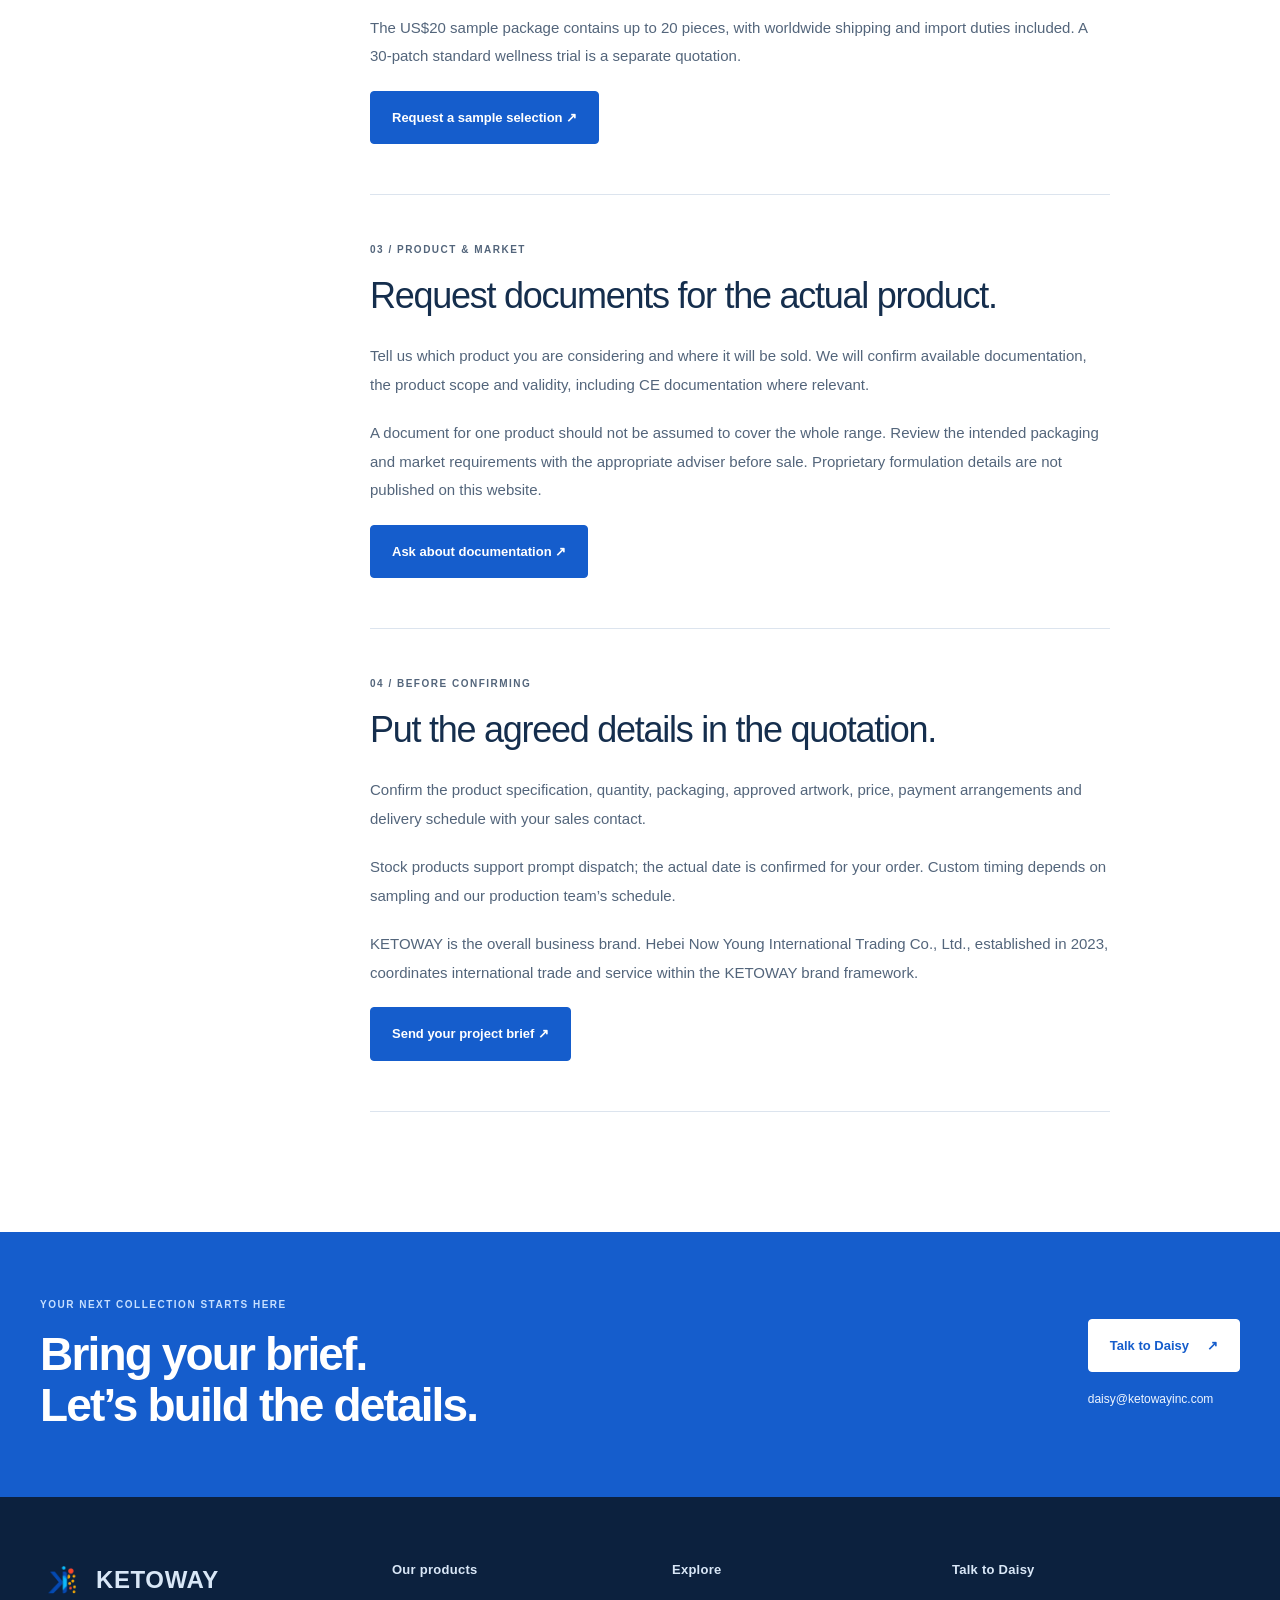
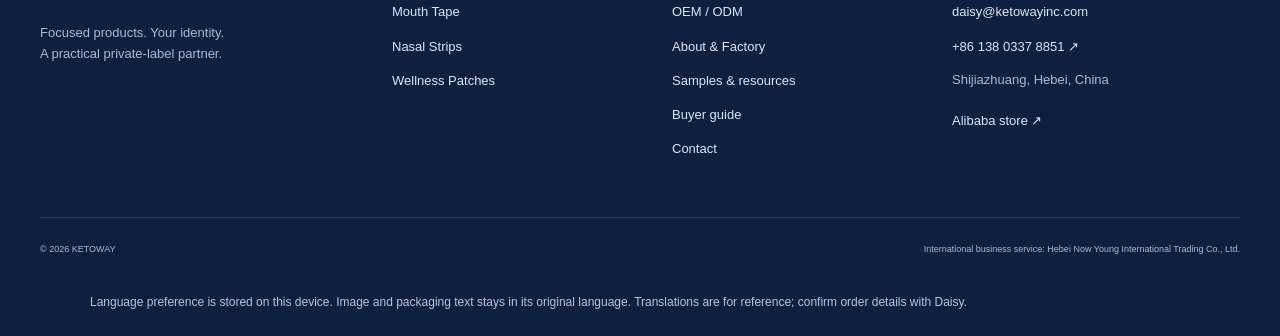
==== commit b8205416: "Pin prominent contact bar above navigation and fit all carousel artwork without cropping" ====
--- a/buyer-guide.html
+++ b/buyer-guide.html
@@ -1 +1 @@
-<!doctype html><html lang="en"><head><meta charset="utf-8"><meta name="viewport" content="width=device-width,initial-scale=1"><meta name="description" content="Prepare your KETOWAY private-label brief: product options, artwork, samples, documents and order confirmation."><meta name="theme-color" content="#102b50"><title>Private Label Sourcing Guide | KETOWAY</title><link rel="canonical" href="https://www.ketowayinc.com/buyer-guide.html"><link rel="stylesheet" href="styles.css?v=20260922-studio"><link rel="icon" href="assets/ketoway-logo.png"><link rel="stylesheet" href="studio.css?v=20260922-studio"><link rel="stylesheet" href="languages.css?v=20260924-refine"><link rel="stylesheet" href="design-polish.css?v=20260923-polish"><link rel="stylesheet" href="refinement.css?v=20260924-refine"></head><body><a class="skip" href="#main">Skip to content</a><header><div class="container header-inner"><a class="brand" href="index.html" aria-label="KETOWAY home"><img class="" src="assets/ketoway-logo.png" alt="" loading="lazy" decoding="async"><strong>KETOWAY<small>YOUR PRIVATE LABEL PARTNER</small></strong></a><button id="menu-toggle" aria-label="Open navigation" aria-controls="main-nav" aria-expanded="false">☰</button><nav id="main-nav" aria-label="Main navigation"><a href="index.html">Home</a><a href="products.html">Products</a><a href="oem.html">OEM / ODM</a><a href="factory.html">About & Factory</a><a href="resources.html" aria-current="page">Resources</a><a href="contact.html">Contact</a></nav><a class="header-quote" href="contact.html">Get a quote ↗</a></div></header><div class="contact-strip"><div class="container" data-no-translate><a href="mailto:daisy@ketowayinc.com"><span aria-hidden="true">✉</span> daisy@ketowayinc.com</a><a href="tel:+8613803378851"><span aria-hidden="true">☎</span> +86 138 0337 8851</a><a href="https://wa.me/8613803378851" target="_blank" rel="noopener">WhatsApp ↗</a></div></div><main id="main"><section class="page-intro"><div class="container"><p class="eyebrow">THE BUYER’S DESK / SOURCING GUIDE</p><h1>Your first brief.<br>Your next collection.</h1><p class="lead">A practical checklist for discussing private-label mouth tape, nasal strips and wellness patches with our team.</p></div></section><div class="container guide-layout"><aside><p class="eyebrow">IN THIS GUIDE</p><nav aria-label="Guide contents"><a href="#brief">01 / Product brief</a><a href="#artwork">02 / Artwork & samples</a><a href="#documents">03 / Documents</a><a href="#order">04 / Order confirmation</a></nav><a class="button" href="contact.html">Discuss your brief ↗</a></aside><article class="guide-article"><section id="brief"><p class="eyebrow">01 / GETTING STARTED</p><h2>Give your idea a useful starting point.</h2><p>You do not need a finished design to begin. Share what you know, and identify the decisions you still need help with.</p><ul><li><strong>Product:</strong> mouth tape, nasal strips or the selected wellness patch range.</li><li><strong>Format:</strong> preferred size, shape, material and pieces per pack.</li><li><strong>Quantity:</strong> your initial order and whether you need standard supply or customization.</li><li><strong>Market:</strong> destination country, sales channel and delivery postcode.</li><li><strong>Brand:</strong> existing artwork, packaging references or a short description of your direction.</li></ul><p>Use the live preview to communicate appearance. Its references identify an illustrative design, not a verified SKU or physical size.</p><a class="text-link" href="products.html">Compare the product categories ↗</a></section><section id="artwork"><p class="eyebrow">02 / FROM ARTWORK TO SAMPLE</p><h2>Confirm the details you can see and feel.</h2><p>Ask our team which artwork format and packaging dimensions are needed for your selected product before preparing the final files.</p><ul><li>Review logo placement, print colors and the actual cut shape.</li><li>Confirm pack count, pouch or box format, and the wording you intend to use.</li><li>Evaluate the material and physical sample rather than relying on a screen color.</li><li>Agree the approved version before production begins.</li></ul><p>The US$20 sample package contains up to 20 pieces, with worldwide shipping and import duties included. A 30-patch standard wellness trial is a separate quotation.</p><a class="button" href="contact.html?request=Sample">Request a sample selection ↗</a></section><section id="documents"><p class="eyebrow">03 / PRODUCT & MARKET</p><h2>Request documents for the actual product.</h2><p>Tell us which product you are considering and where it will be sold. We will confirm available documentation, the product scope and validity, including CE documentation where relevant.</p><p>A document for one product should not be assumed to cover the whole range. Review the intended packaging and market requirements with the appropriate adviser before sale. Proprietary formulation details are not published on this website.</p><a class="button" href="contact.html?request=Documentation">Ask about documentation ↗</a></section><section id="order"><p class="eyebrow">04 / BEFORE CONFIRMING</p><h2>Put the agreed details in the quotation.</h2><p>Confirm the product specification, quantity, packaging, approved artwork, price, payment arrangements and delivery schedule with your sales contact.</p><p>Stock products support prompt dispatch; the actual date is confirmed for your order. Custom timing depends on sampling and our production team’s schedule.</p><p>KETOWAY is the overall business brand. Hebei Now Young International Trading Co., Ltd., established in 2023, coordinates international trade and service within the KETOWAY brand framework.</p><a class="button" href="contact.html">Send your project brief ↗</a></section></article></div><section class="cta"><div class="container cta-inner"><div><p class="eyebrow">YOUR NEXT COLLECTION STARTS HERE</p><h2>Bring your brief.<br>Let’s build the details.</h2></div><div><a class="button" href="contact.html">Talk to Daisy<span aria-hidden="true">↗</span></a><a class="email-link" href="mailto:daisy@ketowayinc.com">daisy@ketowayinc.com</a></div></div></section></main><footer><div class="container footer-grid"><div><a class="brand" href="index.html"><img class="" src="assets/ketoway-logo.png" alt="" loading="lazy" decoding="async"><strong>KETOWAY</strong></a><p>Focused products. Your identity.<br>A practical private-label partner.</p></div><div><h3>Our products</h3><a href="mouth-tape.html">Mouth Tape</a><a href="nasal-strips.html">Nasal Strips</a><a href="functional-patches.html">Wellness Patches</a></div><div><h3>Explore</h3><a href="oem.html">OEM / ODM</a><a href="factory.html">About & Factory</a><a href="resources.html">Samples & resources</a><a href="buyer-guide.html">Buyer guide</a><a href="contact.html">Contact</a></div><div><h3>Talk to Daisy</h3><a href="mailto:daisy@ketowayinc.com">daisy@ketowayinc.com</a><a href="https://wa.me/8613803378851" target="_blank" rel="noopener">+86 138 0337 8851 ↗</a><p>Shijiazhuang, Hebei, China</p><a href="https://ketoway.en.alibaba.com/" target="_blank" rel="noopener">Alibaba store ↗</a></div></div><div class="container footer-bottom"><span>© 2026 KETOWAY</span><span>International business service: Hebei Now Young International Trading Co., Ltd.</span></div><div class="language-note container" data-language-note></div></footer><a class="floating-contact" href="https://wa.me/8613803378851" target="_blank" rel="noopener" aria-label="Contact Daisy on WhatsApp">WhatsApp ↗</a><script src="script.js?v=20260922-studio"></script><script src="config-data.js?v=20260922-studio"></script><script src="configurator.js?v=20260924-refine"></script><script src="studio.js?v=20260922-studio"></script><script src="translations.js?v=20260923-flags10"></script><script src="languages.js?v=20260923-flags10"></script></body></html>+<!doctype html><html lang="en"><head><meta charset="utf-8"><meta name="viewport" content="width=device-width,initial-scale=1"><meta name="description" content="Prepare your KETOWAY private-label brief: product options, artwork, samples, documents and order confirmation."><meta name="theme-color" content="#102b50"><title>Private Label Sourcing Guide | KETOWAY</title><link rel="canonical" href="https://www.ketowayinc.com/buyer-guide.html"><link rel="stylesheet" href="styles.css?v=20260922-studio"><link rel="icon" href="assets/ketoway-logo.png"><link rel="stylesheet" href="studio.css?v=20260922-studio"><link rel="stylesheet" href="languages.css?v=20260924-refine"><link rel="stylesheet" href="design-polish.css?v=20260923-polish"><link rel="stylesheet" href="refinement.css?v=20260924-refine"><link rel="stylesheet" href="topcontact.css?v=20260924-fit"></head><body><a class="skip" href="#main">Skip to content</a><div class="contact-strip"><div class="container" data-no-translate><a href="mailto:daisy@ketowayinc.com"><span aria-hidden="true">✉</span> daisy@ketowayinc.com</a><a href="tel:+8613803378851"><span aria-hidden="true">☎</span> +86 138 0337 8851</a><a href="https://wa.me/8613803378851" target="_blank" rel="noopener">WhatsApp ↗</a></div></div><header><div class="container header-inner"><a class="brand" href="index.html" aria-label="KETOWAY home"><img class="" src="assets/ketoway-logo.png" alt="" loading="lazy" decoding="async"><strong>KETOWAY<small>YOUR PRIVATE LABEL PARTNER</small></strong></a><button id="menu-toggle" aria-label="Open navigation" aria-controls="main-nav" aria-expanded="false">☰</button><nav id="main-nav" aria-label="Main navigation"><a href="index.html">Home</a><a href="products.html">Products</a><a href="oem.html">OEM / ODM</a><a href="factory.html">About & Factory</a><a href="resources.html" aria-current="page">Resources</a><a href="contact.html">Contact</a></nav><a class="header-quote" href="contact.html">Get a quote ↗</a></div></header><main id="main"><section class="page-intro"><div class="container"><p class="eyebrow">THE BUYER’S DESK / SOURCING GUIDE</p><h1>Your first brief.<br>Your next collection.</h1><p class="lead">A practical checklist for discussing private-label mouth tape, nasal strips and wellness patches with our team.</p></div></section><div class="container guide-layout"><aside><p class="eyebrow">IN THIS GUIDE</p><nav aria-label="Guide contents"><a href="#brief">01 / Product brief</a><a href="#artwork">02 / Artwork & samples</a><a href="#documents">03 / Documents</a><a href="#order">04 / Order confirmation</a></nav><a class="button" href="contact.html">Discuss your brief ↗</a></aside><article class="guide-article"><section id="brief"><p class="eyebrow">01 / GETTING STARTED</p><h2>Give your idea a useful starting point.</h2><p>You do not need a finished design to begin. Share what you know, and identify the decisions you still need help with.</p><ul><li><strong>Product:</strong> mouth tape, nasal strips or the selected wellness patch range.</li><li><strong>Format:</strong> preferred size, shape, material and pieces per pack.</li><li><strong>Quantity:</strong> your initial order and whether you need standard supply or customization.</li><li><strong>Market:</strong> destination country, sales channel and delivery postcode.</li><li><strong>Brand:</strong> existing artwork, packaging references or a short description of your direction.</li></ul><p>Use the live preview to communicate appearance. Its references identify an illustrative design, not a verified SKU or physical size.</p><a class="text-link" href="products.html">Compare the product categories ↗</a></section><section id="artwork"><p class="eyebrow">02 / FROM ARTWORK TO SAMPLE</p><h2>Confirm the details you can see and feel.</h2><p>Ask our team which artwork format and packaging dimensions are needed for your selected product before preparing the final files.</p><ul><li>Review logo placement, print colors and the actual cut shape.</li><li>Confirm pack count, pouch or box format, and the wording you intend to use.</li><li>Evaluate the material and physical sample rather than relying on a screen color.</li><li>Agree the approved version before production begins.</li></ul><p>The US$20 sample package contains up to 20 pieces, with worldwide shipping and import duties included. A 30-patch standard wellness trial is a separate quotation.</p><a class="button" href="contact.html?request=Sample">Request a sample selection ↗</a></section><section id="documents"><p class="eyebrow">03 / PRODUCT & MARKET</p><h2>Request documents for the actual product.</h2><p>Tell us which product you are considering and where it will be sold. We will confirm available documentation, the product scope and validity, including CE documentation where relevant.</p><p>A document for one product should not be assumed to cover the whole range. Review the intended packaging and market requirements with the appropriate adviser before sale. Proprietary formulation details are not published on this website.</p><a class="button" href="contact.html?request=Documentation">Ask about documentation ↗</a></section><section id="order"><p class="eyebrow">04 / BEFORE CONFIRMING</p><h2>Put the agreed details in the quotation.</h2><p>Confirm the product specification, quantity, packaging, approved artwork, price, payment arrangements and delivery schedule with your sales contact.</p><p>Stock products support prompt dispatch; the actual date is confirmed for your order. Custom timing depends on sampling and our production team’s schedule.</p><p>KETOWAY is the overall business brand. Hebei Now Young International Trading Co., Ltd., established in 2023, coordinates international trade and service within the KETOWAY brand framework.</p><a class="button" href="contact.html">Send your project brief ↗</a></section></article></div><section class="cta"><div class="container cta-inner"><div><p class="eyebrow">YOUR NEXT COLLECTION STARTS HERE</p><h2>Bring your brief.<br>Let’s build the details.</h2></div><div><a class="button" href="contact.html">Talk to Daisy<span aria-hidden="true">↗</span></a><a class="email-link" href="mailto:daisy@ketowayinc.com">daisy@ketowayinc.com</a></div></div></section></main><footer><div class="container footer-grid"><div><a class="brand" href="index.html"><img class="" src="assets/ketoway-logo.png" alt="" loading="lazy" decoding="async"><strong>KETOWAY</strong></a><p>Focused products. Your identity.<br>A practical private-label partner.</p></div><div><h3>Our products</h3><a href="mouth-tape.html">Mouth Tape</a><a href="nasal-strips.html">Nasal Strips</a><a href="functional-patches.html">Wellness Patches</a></div><div><h3>Explore</h3><a href="oem.html">OEM / ODM</a><a href="factory.html">About & Factory</a><a href="resources.html">Samples & resources</a><a href="buyer-guide.html">Buyer guide</a><a href="contact.html">Contact</a></div><div><h3>Talk to Daisy</h3><a href="mailto:daisy@ketowayinc.com">daisy@ketowayinc.com</a><a href="https://wa.me/8613803378851" target="_blank" rel="noopener">+86 138 0337 8851 ↗</a><p>Shijiazhuang, Hebei, China</p><a href="https://ketoway.en.alibaba.com/" target="_blank" rel="noopener">Alibaba store ↗</a></div></div><div class="container footer-bottom"><span>© 2026 KETOWAY</span><span>International business service: Hebei Now Young International Trading Co., Ltd.</span></div><div class="language-note container" data-language-note></div></footer><a class="floating-contact" href="https://wa.me/8613803378851" target="_blank" rel="noopener" aria-label="Contact Daisy on WhatsApp">WhatsApp ↗</a><script src="script.js?v=20260922-studio"></script><script src="config-data.js?v=20260922-studio"></script><script src="configurator.js?v=20260924-refine"></script><script src="studio.js?v=20260922-studio"></script><script src="translations.js?v=20260923-flags10"></script><script src="languages.js?v=20260923-flags10"></script></body></html>
--- a/topcontact.css
+++ b/topcontact.css
@@ -0,0 +1,6 @@
+/* Contact-first header and uncropped, bounded hero artwork. */
+:root{--contact-height:44px}.contact-strip{position:sticky;top:0;z-index:45;background:#102b50;color:#fff;border:0}.contact-strip .container{height:var(--contact-height);padding-block:0;gap:44px;justify-content:center}.contact-strip a{font-size:14px;font-weight:600;line-height:1.5;color:#fff;display:inline-flex;align-items:center;min-height:40px}.contact-strip a span{color:#aed2ff;font-size:17px}.contact-strip a:last-child{color:#fff;background:#1b664f;padding:0 18px;min-height:32px;border-radius:4px}.contact-strip a:focus-visible{outline-color:#fff}header{top:var(--contact-height)}html header .header-inner{height:82px;min-height:82px}html[lang] header .header-quote{height:50px;min-height:50px}.language-strip{padding-block:4px}.language-options button{padding-block:5px}.language-flag{width:48px;height:48px}.hero-carousel .carousel-stage{height:clamp(310px,calc(100svh - 232px),580px)}.hero-carousel .carousel-slide{grid-template-columns:minmax(0,.8fr) minmax(0,1.2fr);padding:32px 70px 46px;gap:28px;overflow:hidden}.hero-carousel .slide-media{min-width:0;min-height:0;width:100%;height:100%;max-width:100%;max-height:100%}.hero-carousel .slide-media img{object-fit:contain;width:100%;height:100%;max-height:100%;max-width:100%}.hero-carousel .slide-custom .slide-media img{width:calc(50% - 6px)}.hero-carousel .slide-copy{min-width:0;max-width:100%;padding:0}.hero-carousel .slide-copy h2{font-size:clamp(30px,3vw,48px);margin-bottom:18px}.hero-carousel .slide-copy>p:not(.eyebrow){font-size:15px;line-height:1.7;margin-bottom:22px}.hero-carousel .slide-collection{display:block;padding:0;background:#e8f4ff}.hero-carousel .slide-collection .slide-media{position:absolute;inset:0;grid-column:auto;grid-row:auto;display:block;width:100%;height:100%;max-width:none;max-height:none}.hero-carousel .slide-collection .slide-media img{object-fit:contain;object-position:center;width:100%;height:100%}.hero-carousel .slide-collection .slide-copy{position:absolute;left:5%;top:50%;transform:translateY(-50%);width:30%;max-width:450px;padding:18px;background:#eff7fff0;border-radius:5px}.hero-carousel .slide-collection .slide-copy h2{font-size:clamp(28px,2.7vw,44px)}.hero-carousel .slide-wellness .slide-media img{max-width:100%}.hero-carousel .slide-production .slide-media{background:#fff;border-radius:3px}.config-view{scroll-margin-top:150px}html{scroll-padding-top:150px}
+@media(min-width:781px) and (max-height:740px){.hero-carousel .slide-copy .eyebrow{margin-bottom:10px}.hero-carousel .slide-copy h2{font-size:30px;margin-bottom:12px}.hero-carousel .slide-copy>p:not(.eyebrow){font-size:13px;line-height:1.5;margin-bottom:14px}.hero-carousel .slide-copy .button{min-height:42px;font-size:12px;padding:10px 14px}}
+@media(max-width:1199px){.contact-strip .container{gap:24px}.hero-carousel .carousel-slide{padding-inline:54px;gap:24px}.hero-carousel .slide-copy h2{font-size:32px}.hero-carousel .slide-collection .slide-copy{left:4%;width:33%;padding:14px}}
+@media(max-width:780px){:root{--contact-height:66px}.contact-strip .container{height:66px;display:flex;gap:0 16px;flex-wrap:wrap;align-content:center}.contact-strip a{font-size:12px;min-height:29px}.contact-strip a:first-child{flex-basis:100%;justify-content:center}.contact-strip a:last-child{min-height:26px;padding-inline:10px;font-size:11px}.contact-strip a span{font-size:14px}html header .header-inner{height:74px;min-height:74px}.language-strip{padding-block:4px}.language-options button{padding-block:4px}.hero-carousel .carousel-stage{height:590px}.hero-carousel .carousel-slide,.hero-carousel .slide-collection{display:grid;grid-template-columns:minmax(0,1fr);grid-template-rows:240px minmax(0,1fr);padding:18px 26px 50px;gap:16px}.hero-carousel .slide-media,.hero-carousel .slide-collection .slide-media{position:static;inset:auto;grid-column:1;grid-row:1;height:240px;width:100%;display:flex;align-items:center}.hero-carousel .slide-collection .slide-copy,.hero-carousel .slide-copy{position:static;top:auto;left:auto;transform:none;grid-column:1;grid-row:2;width:100%;max-width:none;padding:0;background:none;align-self:center}.hero-carousel .slide-collection .slide-copy h2,.hero-carousel .slide-copy h2{font-size:32px}.hero-carousel .slide-copy>p:not(.eyebrow){font-size:14px}.hero-carousel .slide-copy .eyebrow{margin-bottom:12px}.config-view{top:140px}html{scroll-padding-top:160px}}
+@media(max-width:360px){.contact-strip .container{gap:0 10px}.contact-strip a{font-size:11px}.hero-carousel .carousel-slide,.hero-carousel .slide-collection{padding-inline:24px}.hero-carousel .slide-copy h2,.hero-carousel .slide-collection .slide-copy h2{font-size:29px}.hero-carousel .carousel-stage{height:620px}}
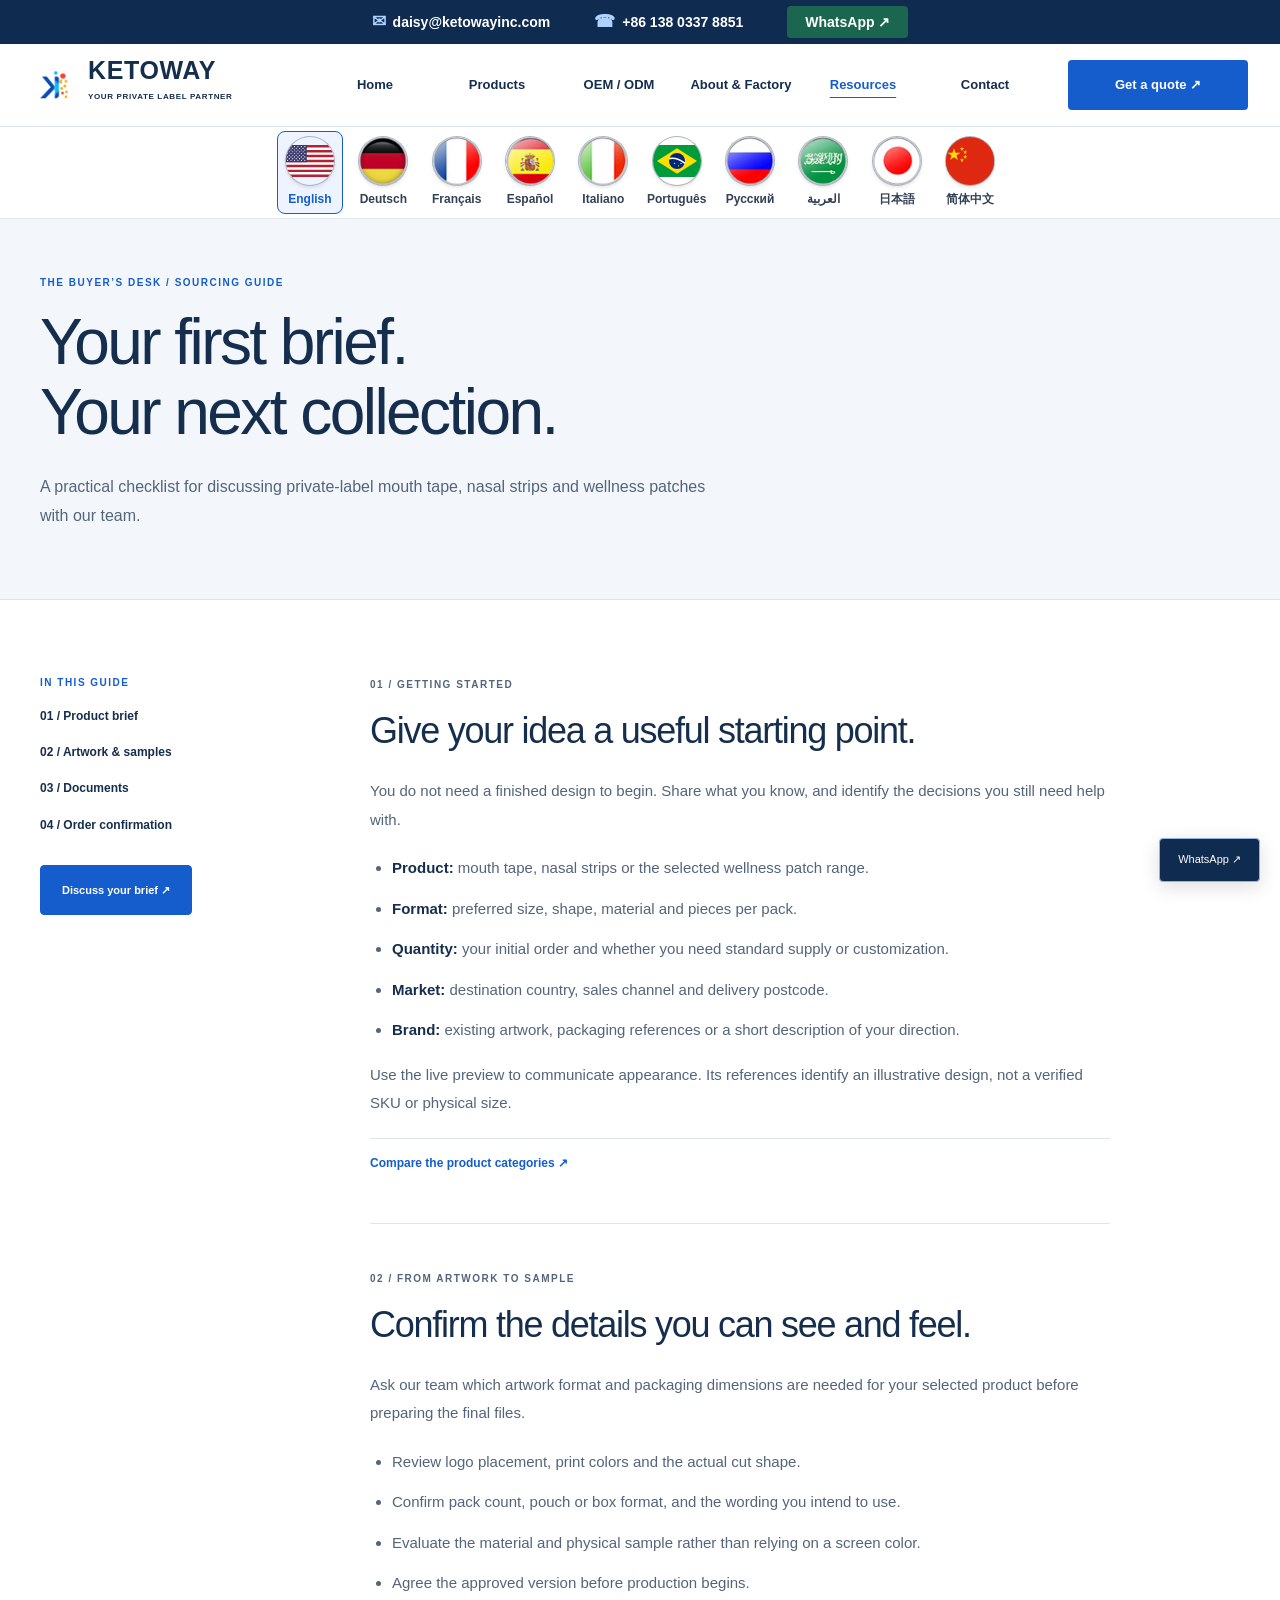
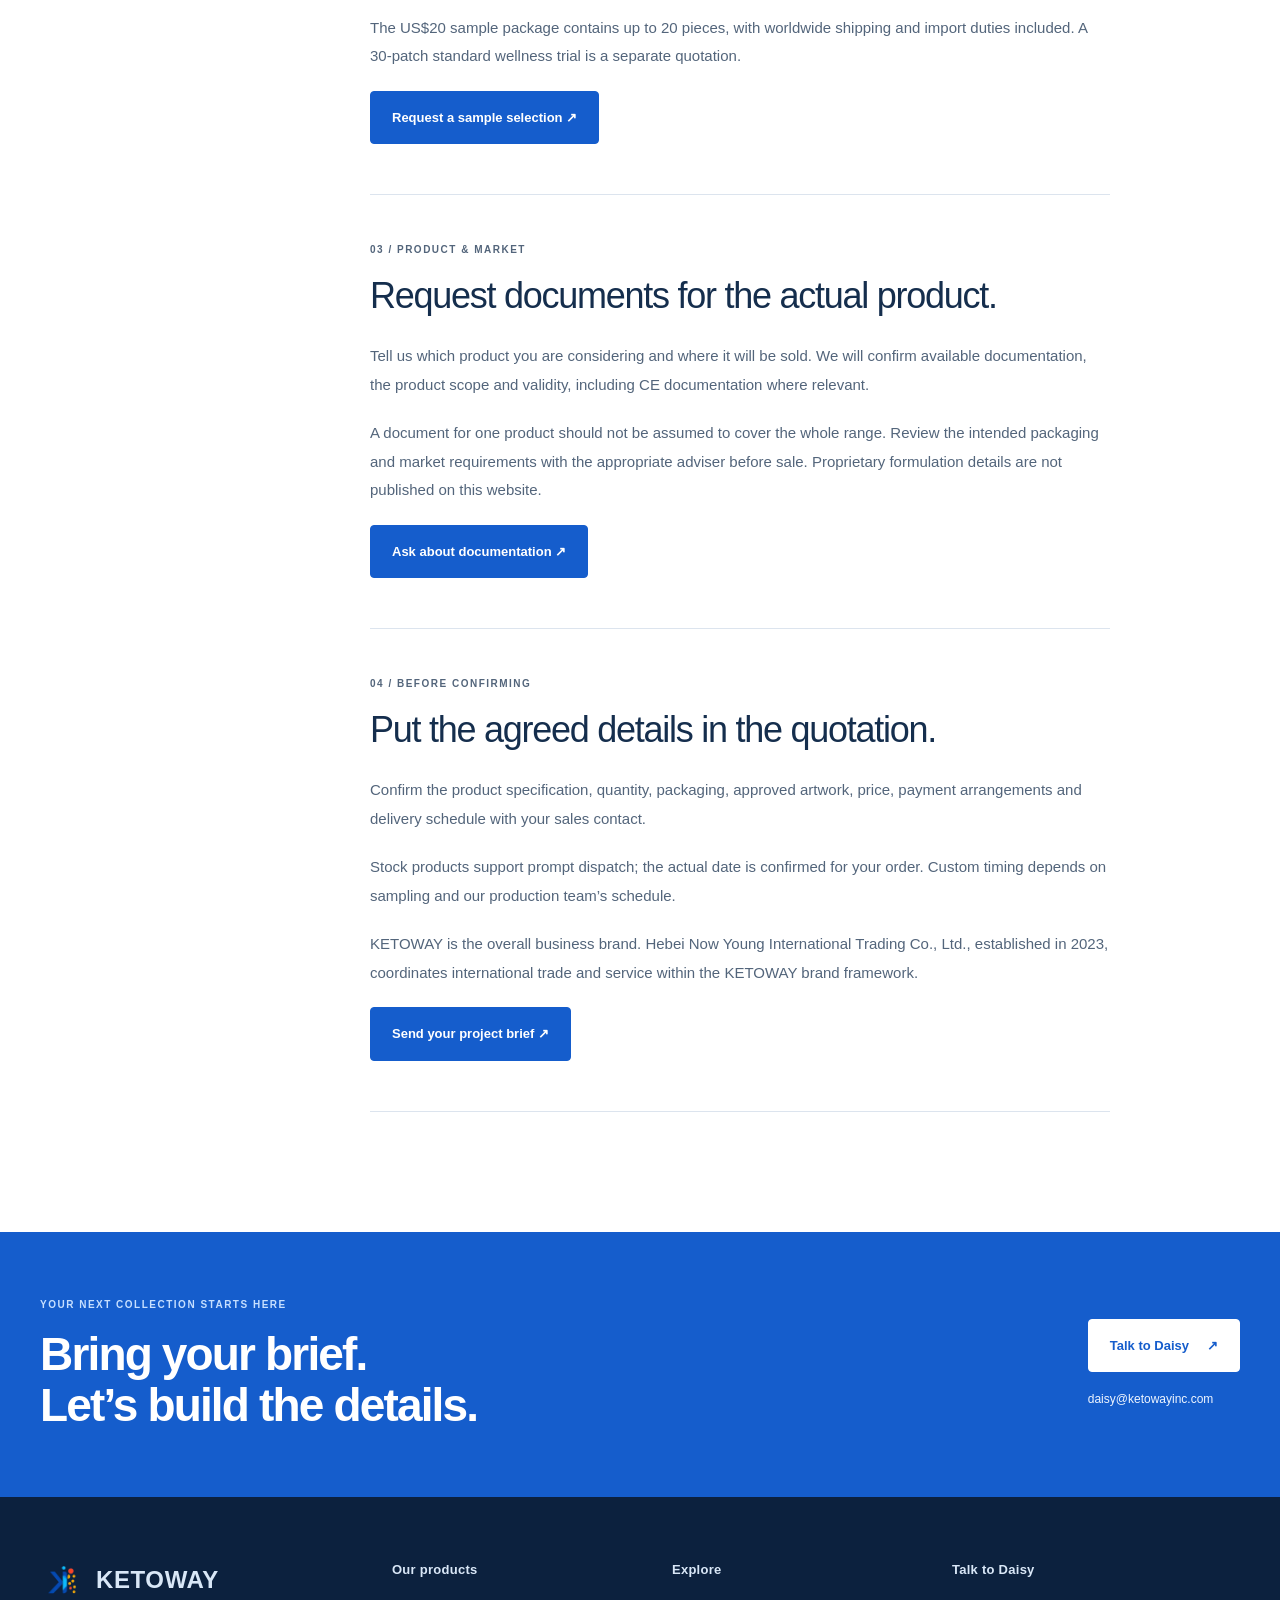
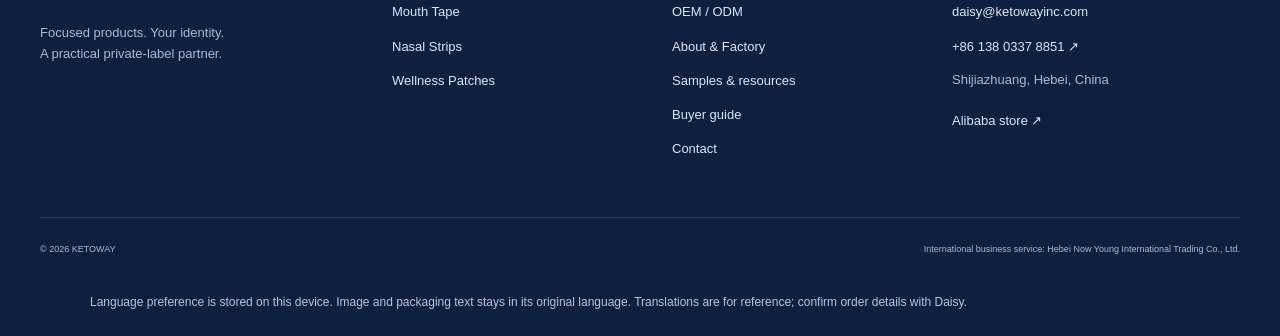
==== commit c236dfdf: "Add crawlable SEO, 404 handling, inquiry backend wiring, and tracking placeholders" ====
--- a/buyer-guide.html
+++ b/buyer-guide.html
@@ -1 +1 @@
-<!doctype html><html lang="en"><head><meta charset="utf-8"><meta name="viewport" content="width=device-width,initial-scale=1"><meta name="description" content="Prepare your KETOWAY private-label brief: product options, artwork, samples, documents and order confirmation."><meta name="theme-color" content="#102b50"><title>Private Label Sourcing Guide | KETOWAY</title><link rel="canonical" href="https://www.ketowayinc.com/buyer-guide.html"><link rel="stylesheet" href="styles.css?v=20260922-studio"><link rel="icon" href="assets/ketoway-logo.png"><link rel="stylesheet" href="studio.css?v=20260922-studio"><link rel="stylesheet" href="languages.css?v=20260924-refine"><link rel="stylesheet" href="design-polish.css?v=20260923-polish"><link rel="stylesheet" href="refinement.css?v=20260924-refine"><link rel="stylesheet" href="topcontact.css?v=20260924-fit"></head><body><a class="skip" href="#main">Skip to content</a><div class="contact-strip"><div class="container" data-no-translate><a href="mailto:daisy@ketowayinc.com"><span aria-hidden="true">✉</span> daisy@ketowayinc.com</a><a href="tel:+8613803378851"><span aria-hidden="true">☎</span> +86 138 0337 8851</a><a href="https://wa.me/8613803378851" target="_blank" rel="noopener">WhatsApp ↗</a></div></div><header><div class="container header-inner"><a class="brand" href="index.html" aria-label="KETOWAY home"><img class="" src="assets/ketoway-logo.png" alt="" loading="lazy" decoding="async"><strong>KETOWAY<small>YOUR PRIVATE LABEL PARTNER</small></strong></a><button id="menu-toggle" aria-label="Open navigation" aria-controls="main-nav" aria-expanded="false">☰</button><nav id="main-nav" aria-label="Main navigation"><a href="index.html">Home</a><a href="products.html">Products</a><a href="oem.html">OEM / ODM</a><a href="factory.html">About & Factory</a><a href="resources.html" aria-current="page">Resources</a><a href="contact.html">Contact</a></nav><a class="header-quote" href="contact.html">Get a quote ↗</a></div></header><main id="main"><section class="page-intro"><div class="container"><p class="eyebrow">THE BUYER’S DESK / SOURCING GUIDE</p><h1>Your first brief.<br>Your next collection.</h1><p class="lead">A practical checklist for discussing private-label mouth tape, nasal strips and wellness patches with our team.</p></div></section><div class="container guide-layout"><aside><p class="eyebrow">IN THIS GUIDE</p><nav aria-label="Guide contents"><a href="#brief">01 / Product brief</a><a href="#artwork">02 / Artwork & samples</a><a href="#documents">03 / Documents</a><a href="#order">04 / Order confirmation</a></nav><a class="button" href="contact.html">Discuss your brief ↗</a></aside><article class="guide-article"><section id="brief"><p class="eyebrow">01 / GETTING STARTED</p><h2>Give your idea a useful starting point.</h2><p>You do not need a finished design to begin. Share what you know, and identify the decisions you still need help with.</p><ul><li><strong>Product:</strong> mouth tape, nasal strips or the selected wellness patch range.</li><li><strong>Format:</strong> preferred size, shape, material and pieces per pack.</li><li><strong>Quantity:</strong> your initial order and whether you need standard supply or customization.</li><li><strong>Market:</strong> destination country, sales channel and delivery postcode.</li><li><strong>Brand:</strong> existing artwork, packaging references or a short description of your direction.</li></ul><p>Use the live preview to communicate appearance. Its references identify an illustrative design, not a verified SKU or physical size.</p><a class="text-link" href="products.html">Compare the product categories ↗</a></section><section id="artwork"><p class="eyebrow">02 / FROM ARTWORK TO SAMPLE</p><h2>Confirm the details you can see and feel.</h2><p>Ask our team which artwork format and packaging dimensions are needed for your selected product before preparing the final files.</p><ul><li>Review logo placement, print colors and the actual cut shape.</li><li>Confirm pack count, pouch or box format, and the wording you intend to use.</li><li>Evaluate the material and physical sample rather than relying on a screen color.</li><li>Agree the approved version before production begins.</li></ul><p>The US$20 sample package contains up to 20 pieces, with worldwide shipping and import duties included. A 30-patch standard wellness trial is a separate quotation.</p><a class="button" href="contact.html?request=Sample">Request a sample selection ↗</a></section><section id="documents"><p class="eyebrow">03 / PRODUCT & MARKET</p><h2>Request documents for the actual product.</h2><p>Tell us which product you are considering and where it will be sold. We will confirm available documentation, the product scope and validity, including CE documentation where relevant.</p><p>A document for one product should not be assumed to cover the whole range. Review the intended packaging and market requirements with the appropriate adviser before sale. Proprietary formulation details are not published on this website.</p><a class="button" href="contact.html?request=Documentation">Ask about documentation ↗</a></section><section id="order"><p class="eyebrow">04 / BEFORE CONFIRMING</p><h2>Put the agreed details in the quotation.</h2><p>Confirm the product specification, quantity, packaging, approved artwork, price, payment arrangements and delivery schedule with your sales contact.</p><p>Stock products support prompt dispatch; the actual date is confirmed for your order. Custom timing depends on sampling and our production team’s schedule.</p><p>KETOWAY is the overall business brand. Hebei Now Young International Trading Co., Ltd., established in 2023, coordinates international trade and service within the KETOWAY brand framework.</p><a class="button" href="contact.html">Send your project brief ↗</a></section></article></div><section class="cta"><div class="container cta-inner"><div><p class="eyebrow">YOUR NEXT COLLECTION STARTS HERE</p><h2>Bring your brief.<br>Let’s build the details.</h2></div><div><a class="button" href="contact.html">Talk to Daisy<span aria-hidden="true">↗</span></a><a class="email-link" href="mailto:daisy@ketowayinc.com">daisy@ketowayinc.com</a></div></div></section></main><footer><div class="container footer-grid"><div><a class="brand" href="index.html"><img class="" src="assets/ketoway-logo.png" alt="" loading="lazy" decoding="async"><strong>KETOWAY</strong></a><p>Focused products. Your identity.<br>A practical private-label partner.</p></div><div><h3>Our products</h3><a href="mouth-tape.html">Mouth Tape</a><a href="nasal-strips.html">Nasal Strips</a><a href="functional-patches.html">Wellness Patches</a></div><div><h3>Explore</h3><a href="oem.html">OEM / ODM</a><a href="factory.html">About & Factory</a><a href="resources.html">Samples & resources</a><a href="buyer-guide.html">Buyer guide</a><a href="contact.html">Contact</a></div><div><h3>Talk to Daisy</h3><a href="mailto:daisy@ketowayinc.com">daisy@ketowayinc.com</a><a href="https://wa.me/8613803378851" target="_blank" rel="noopener">+86 138 0337 8851 ↗</a><p>Shijiazhuang, Hebei, China</p><a href="https://ketoway.en.alibaba.com/" target="_blank" rel="noopener">Alibaba store ↗</a></div></div><div class="container footer-bottom"><span>© 2026 KETOWAY</span><span>International business service: Hebei Now Young International Trading Co., Ltd.</span></div><div class="language-note container" data-language-note></div></footer><a class="floating-contact" href="https://wa.me/8613803378851" target="_blank" rel="noopener" aria-label="Contact Daisy on WhatsApp">WhatsApp ↗</a><script src="script.js?v=20260922-studio"></script><script src="config-data.js?v=20260922-studio"></script><script src="configurator.js?v=20260924-refine"></script><script src="studio.js?v=20260922-studio"></script><script src="translations.js?v=20260923-flags10"></script><script src="languages.js?v=20260923-flags10"></script></body></html>+<!doctype html><html lang="en"><head><meta charset="utf-8"><meta name="viewport" content="width=device-width,initial-scale=1"><meta name="description" content="Private label buyer guide for mouth tape, nasal strips and wellness patches. Learn how KETOWAY handles samples, customization and order confirmation."><meta name="theme-color" content="#102b50"><title>Private Label Sourcing Guide | KETOWAY</title><link rel="canonical" href="https://www.ketowayinc.com/buyer-guide"><meta property="og:type" content="website"><meta property="og:site_name" content="KETOWAY"><meta property="og:title" content="Private Label Sourcing Guide | KETOWAY"><meta property="og:description" content="Private label buyer guide for mouth tape, nasal strips and wellness patches. Learn how KETOWAY handles samples, customization and order confirmation."><meta property="og:image" content="https://www.ketowayinc.com/assets/poster-collection.webp"><meta property="og:url" content="https://www.ketowayinc.com/buyer-guide"><meta name="twitter:card" content="summary_large_image"><meta name="twitter:title" content="Private Label Sourcing Guide | KETOWAY"><meta name="twitter:description" content="Private label buyer guide for mouth tape, nasal strips and wellness patches. Learn how KETOWAY handles samples, customization and order confirmation."><meta name="twitter:image" content="https://www.ketowayinc.com/assets/poster-collection.webp"><link rel="alternate" hreflang="en" href="https://www.ketowayinc.com/buyer-guide?lang=en"><link rel="alternate" hreflang="de" href="https://www.ketowayinc.com/buyer-guide?lang=de"><link rel="alternate" hreflang="fr" href="https://www.ketowayinc.com/buyer-guide?lang=fr"><link rel="alternate" hreflang="es" href="https://www.ketowayinc.com/buyer-guide?lang=es"><link rel="alternate" hreflang="it" href="https://www.ketowayinc.com/buyer-guide?lang=it"><link rel="alternate" hreflang="pt-BR" href="https://www.ketowayinc.com/buyer-guide?lang=pt-BR"><link rel="alternate" hreflang="ru" href="https://www.ketowayinc.com/buyer-guide?lang=ru"><link rel="alternate" hreflang="ar" href="https://www.ketowayinc.com/buyer-guide?lang=ar"><link rel="alternate" hreflang="ja" href="https://www.ketowayinc.com/buyer-guide?lang=ja"><link rel="alternate" hreflang="zh-CN" href="https://www.ketowayinc.com/buyer-guide?lang=zh-CN"><link rel="alternate" hreflang="x-default" href="https://www.ketowayinc.com/buyer-guide"><script type="application/ld+json">{"@context":"https://schema.org","@type":"Organization","name":"KETOWAY","url":"https://www.ketowayinc.com/","logo":"https://www.ketowayinc.com/assets/ketoway-logo.png","email":"daisy@ketowayinc.com","telephone":"+8613803378851","address":{"@type":"PostalAddress","addressLocality":"Shijiazhuang","addressRegion":"Hebei","addressCountry":"CN"},"contactPoint":{"@type":"ContactPoint","name":"Daisy","contactType":"sales","email":"daisy@ketowayinc.com","telephone":"+8613803378851"},"sameAs":["https://ketoway.en.alibaba.com/"]}</script><script type="application/ld+json">{"@context":"https://schema.org","@type":"BreadcrumbList","itemListElement":[{"@type":"ListItem","position":1,"name":"Home","item":"https://www.ketowayinc.com/"},{"@type":"ListItem","position":2,"name":"Buyer guide","item":"https://www.ketowayinc.com/buyer-guide"}]}</script><link rel="stylesheet" href="styles.css?v=20260922-studio"><link rel="icon" href="assets/ketoway-logo.png"><link rel="stylesheet" href="studio.css?v=20260922-studio"><link rel="stylesheet" href="languages.css?v=20260924-refine"><link rel="stylesheet" href="design-polish.css?v=20260923-polish"><link rel="stylesheet" href="refinement.css?v=20260924-refine"><link rel="stylesheet" href="topcontact.css?v=20260924-fit"></head><body><a class="skip" href="#main">Skip to content</a><div class="contact-strip"><div class="container" data-no-translate><a href="mailto:daisy@ketowayinc.com"><span aria-hidden="true">✉</span> daisy@ketowayinc.com</a><a href="tel:+8613803378851"><span aria-hidden="true">☎</span> +86 138 0337 8851</a><a href="https://wa.me/8613803378851" target="_blank" rel="noopener">WhatsApp ↗</a></div></div><header><div class="container header-inner"><a class="brand" href="index.html" aria-label="KETOWAY home"><picture><source srcset="assets/ketoway-logo.webp" type="image/webp"><img src="assets/ketoway-logo.png" alt="" loading="lazy" decoding="async"></picture><strong>KETOWAY<small>YOUR PRIVATE LABEL PARTNER</small></strong></a><button id="menu-toggle" aria-label="Open navigation" aria-controls="main-nav" aria-expanded="false">☰</button><nav id="main-nav" aria-label="Main navigation"><a href="index.html">Home</a><a href="products.html">Products</a><a href="oem.html">OEM / ODM</a><a href="factory.html">About & Factory</a><a href="resources.html" aria-current="page">Resources</a><a href="contact.html">Contact</a></nav><a class="header-quote" href="contact.html">Get a quote ↗</a></div></header><main id="main"><section class="page-intro"><div class="container"><p class="eyebrow">THE BUYER’S DESK / SOURCING GUIDE</p><h1>Your first brief.<br>Your next collection.</h1><p class="lead">A practical checklist for discussing private-label mouth tape, nasal strips and wellness patches with our team.</p></div></section><div class="container guide-layout"><aside><p class="eyebrow">IN THIS GUIDE</p><nav aria-label="Guide contents"><a href="#brief">01 / Product brief</a><a href="#artwork">02 / Artwork & samples</a><a href="#documents">03 / Documents</a><a href="#order">04 / Order confirmation</a></nav><a class="button" href="contact.html">Discuss your brief ↗</a></aside><article class="guide-article"><section id="brief"><p class="eyebrow">01 / GETTING STARTED</p><h2>Give your idea a useful starting point.</h2><p>You do not need a finished design to begin. Share what you know, and identify the decisions you still need help with.</p><ul><li><strong>Product:</strong> mouth tape, nasal strips or the selected wellness patch range.</li><li><strong>Format:</strong> preferred size, shape, material and pieces per pack.</li><li><strong>Quantity:</strong> your initial order and whether you need standard supply or customization.</li><li><strong>Market:</strong> destination country, sales channel and delivery postcode.</li><li><strong>Brand:</strong> existing artwork, packaging references or a short description of your direction.</li></ul><p>Use the live preview to communicate appearance. Its references identify an illustrative design, not a verified SKU or physical size.</p><a class="text-link" href="products.html">Compare the product categories ↗</a></section><section id="artwork"><p class="eyebrow">02 / FROM ARTWORK TO SAMPLE</p><h2>Confirm the details you can see and feel.</h2><p>Ask our team which artwork format and packaging dimensions are needed for your selected product before preparing the final files.</p><ul><li>Review logo placement, print colors and the actual cut shape.</li><li>Confirm pack count, pouch or box format, and the wording you intend to use.</li><li>Evaluate the material and physical sample rather than relying on a screen color.</li><li>Agree the approved version before production begins.</li></ul><p>The US$20 sample package contains up to 20 pieces, with worldwide shipping and import duties included. A 30-patch standard wellness trial is a separate quotation.</p><a class="button" href="contact.html?request=Sample">Request a sample selection ↗</a></section><section id="documents"><p class="eyebrow">03 / PRODUCT & MARKET</p><h2>Request documents for the actual product.</h2><p>Tell us which product you are considering and where it will be sold. We will confirm available documentation, the product scope and validity, including CE documentation where relevant.</p><p>A document for one product should not be assumed to cover the whole range. Review the intended packaging and market requirements with the appropriate adviser before sale. Proprietary formulation details are not published on this website.</p><a class="button" href="contact.html?request=Documentation">Ask about documentation ↗</a></section><section id="order"><p class="eyebrow">04 / BEFORE CONFIRMING</p><h2>Put the agreed details in the quotation.</h2><p>Confirm the product specification, quantity, packaging, approved artwork, price, payment arrangements and delivery schedule with your sales contact.</p><p>Stock products support prompt dispatch; the actual date is confirmed for your order. Custom timing depends on sampling and our production team’s schedule.</p><p>KETOWAY is the overall business brand. Hebei Now Young International Trading Co., Ltd., established in 2023, coordinates international trade and service within the KETOWAY brand framework.</p><a class="button" href="contact.html">Send your project brief ↗</a></section></article></div><section class="cta"><div class="container cta-inner"><div><p class="eyebrow">YOUR NEXT COLLECTION STARTS HERE</p><h2>Bring your brief.<br>Let’s build the details.</h2></div><div><a class="button" href="contact.html">Talk to Daisy<span aria-hidden="true">↗</span></a><a class="email-link" href="mailto:daisy@ketowayinc.com">daisy@ketowayinc.com</a></div></div></section></main><footer><div class="container footer-grid"><div><a class="brand" href="index.html"><picture><source srcset="assets/ketoway-logo.webp" type="image/webp"><img src="assets/ketoway-logo.png" alt="" loading="lazy" decoding="async"></picture><strong>KETOWAY</strong></a><p>Focused products. Your identity.<br>A practical private-label partner.</p></div><div><h3>Our products</h3><a href="mouth-tape.html">Mouth Tape</a><a href="nasal-strips.html">Nasal Strips</a><a href="functional-patches.html">Wellness Patches</a></div><div><h3>Explore</h3><a href="oem.html">OEM / ODM</a><a href="factory.html">About & Factory</a><a href="resources.html">Samples & resources</a><a href="buyer-guide.html">Buyer guide</a><a href="contact.html">Contact</a></div><div><h3>Talk to Daisy</h3><a href="mailto:daisy@ketowayinc.com">daisy@ketowayinc.com</a><a href="https://wa.me/8613803378851" target="_blank" rel="noopener">+86 138 0337 8851 ↗</a><p>Shijiazhuang, Hebei, China</p><a href="https://ketoway.en.alibaba.com/" target="_blank" rel="noopener">Alibaba store ↗</a></div></div><div class="container footer-bottom"><span>© 2026 KETOWAY</span><span>International business service: Hebei Now Young International Trading Co., Ltd.</span></div><div class="language-note container" data-language-note></div></footer><a class="floating-contact" href="https://wa.me/8613803378851" target="_blank" rel="noopener" aria-label="Contact Daisy on WhatsApp">WhatsApp ↗</a><script src="ketoway-tracking.js?v=20261009"></script><script src="script.js?v=20261009"></script><script src="ketoway-analytics.js?v=20261009"></script><script src="config-data.js?v=20260922-studio"></script><script src="configurator.js?v=20260924-refine"></script><script src="studio.js?v=20260922-studio"></script><script src="translations.js?v=20260923-flags10"></script><script src="languages.js?v=20260923-flags10"></script></body></html>
